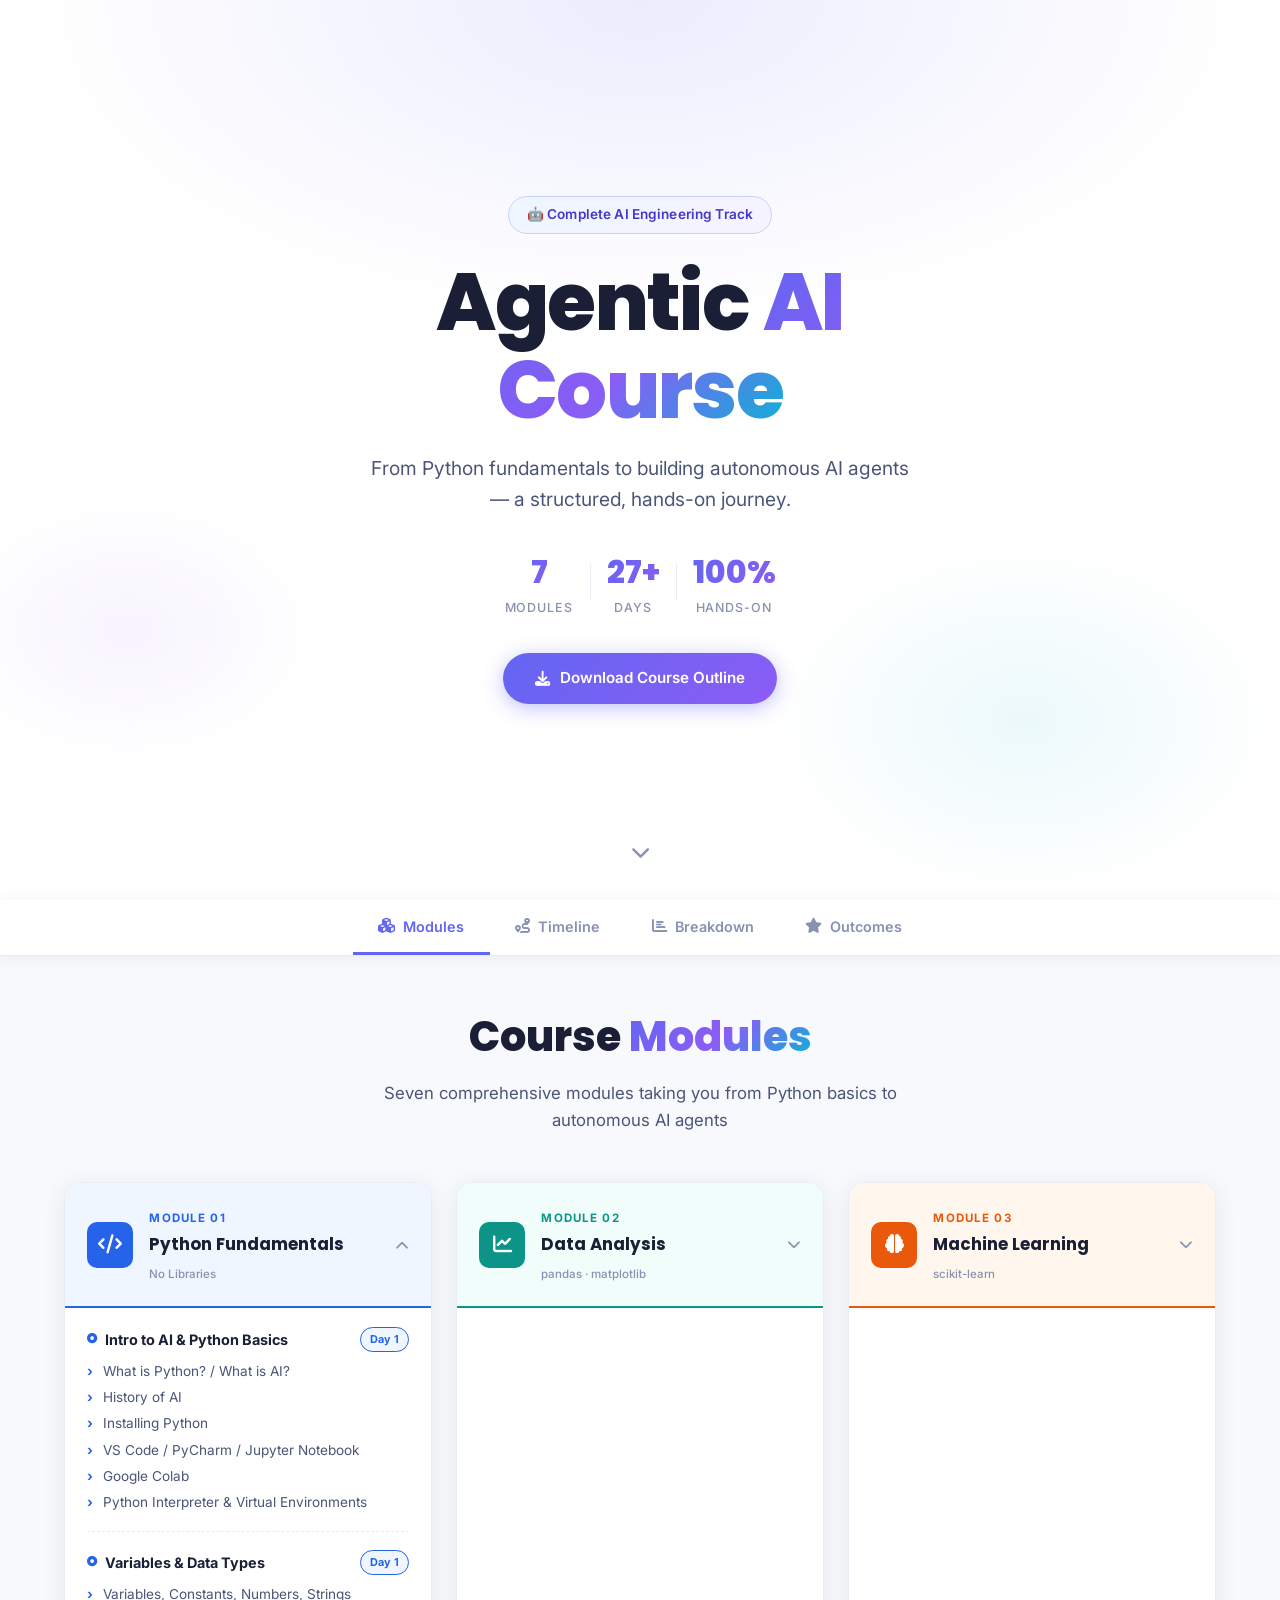
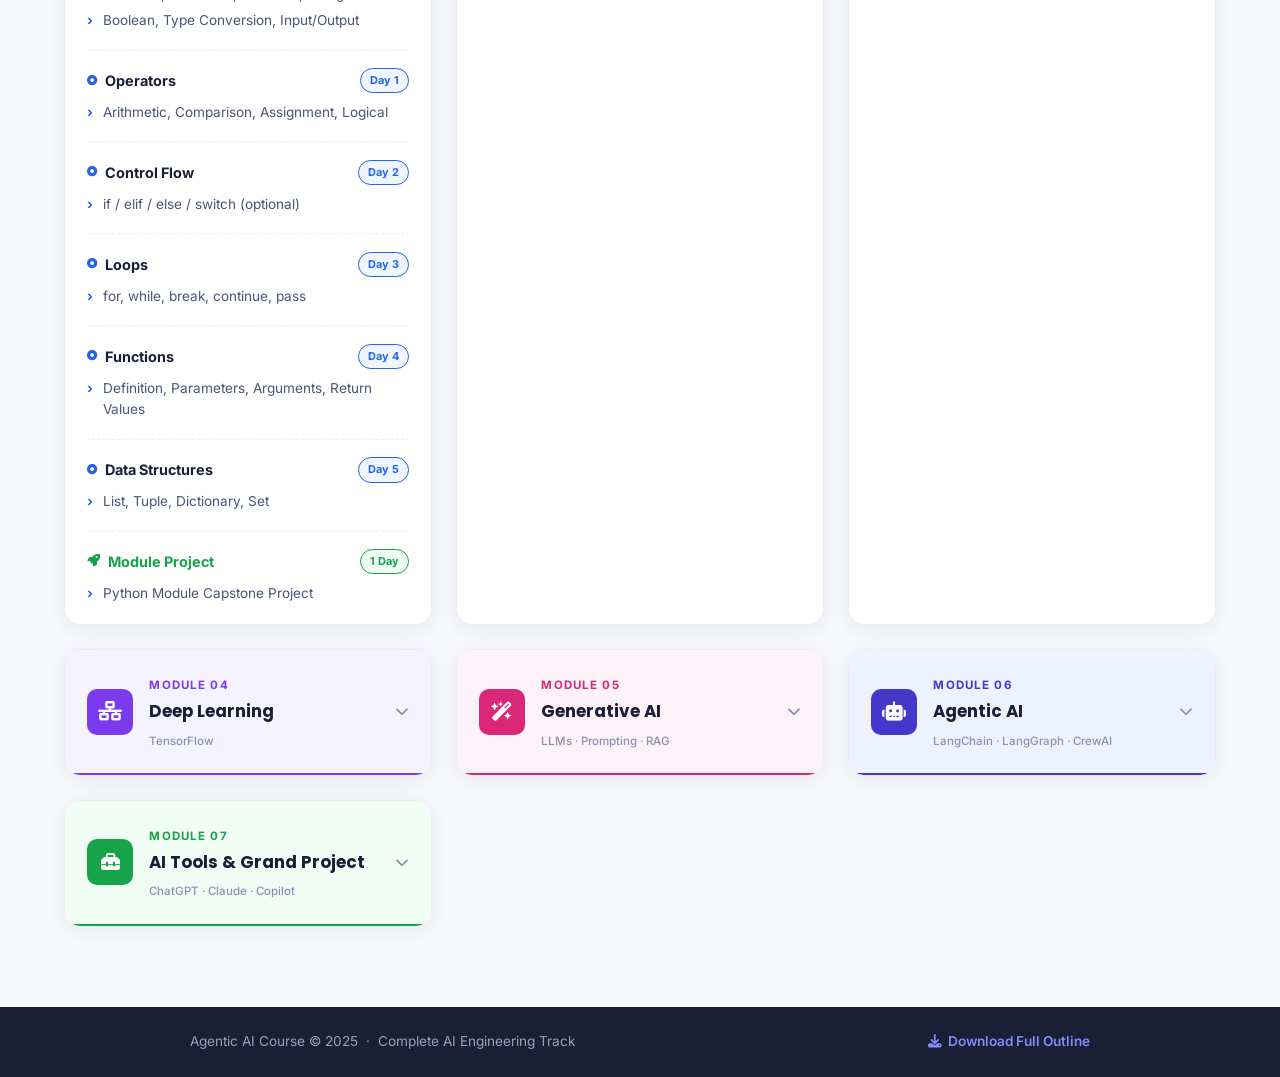
==== index.html @ 0aaf87ed "Add files via upload" ====
<!DOCTYPE html>
<html lang="en">
<head>
  <meta charset="UTF-8" />
  <meta name="viewport" content="width=device-width, initial-scale=1.0"/>
  <title>Agentic AI Course</title>
  <link rel="stylesheet" href="styles.css" />
  <link href="https://fonts.googleapis.com/css2?family=Inter:wght@300;400;500;600;700;800&family=Poppins:wght@400;600;700;800&display=swap" rel="stylesheet"/>
  <link rel="stylesheet" href="https://cdnjs.cloudflare.com/ajax/libs/font-awesome/6.5.0/css/all.min.css"/>
</head>
<body>

<!-- HERO -->
<header class="hero">
  <div class="hero-bg"></div>
  <div class="hero-content">
    <div class="hero-badge">🤖 Complete AI Engineering Track</div>
    <h1 class="hero-title">Agentic <span class="gradient-text">AI Course</span></h1>
    <p class="hero-subtitle">From Python fundamentals to building autonomous AI agents — a structured, hands-on journey.</p>
    <div class="hero-stats">
      <div class="stat"><span class="stat-num">7</span><span class="stat-label">Modules</span></div>
      <div class="stat-divider"></div>
      <div class="stat"><span class="stat-num">27+</span><span class="stat-label">Days</span></div>
      <div class="stat-divider"></div>
      <div class="stat"><span class="stat-num">100%</span><span class="stat-label">Hands-on</span></div>
    </div>
    <a href="agentic Ai course CA.docx" download class="download-btn">
      <i class="fa fa-download"></i> Download Course Outline
    </a>
  </div>
  <div class="hero-scroll"><i class="fa fa-chevron-down"></i></div>
</header>

<!-- NAV TABS -->
<nav class="tab-nav" id="tabNav">
  <div class="tab-nav-inner">
    <button class="tab-btn active" data-tab="modules">
      <i class="fa fa-cubes"></i><span>Modules</span>
    </button>
    <button class="tab-btn" data-tab="timeline">
      <i class="fa fa-route"></i><span>Timeline</span>
    </button>
    <button class="tab-btn" data-tab="breakdown">
      <i class="fa fa-chart-bar"></i><span>Breakdown</span>
    </button>
    <button class="tab-btn" data-tab="outcomes">
      <i class="fa fa-star"></i><span>Outcomes</span>
    </button>
  </div>
</nav>

<!-- MAIN CONTENT -->
<main class="main-content">

<!-- ===== TAB 1: MODULES ===== -->
<section class="tab-section active" id="tab-modules">
  <div class="section-header">
    <h2>Course <span class="gradient-text">Modules</span></h2>
    <p>Seven comprehensive modules taking you from Python basics to autonomous AI agents</p>
  </div>
  <div class="modules-grid">

    <!-- Module 1 -->
    <div class="module-card" data-color="blue">
      <div class="module-header">
        <div class="module-icon"><i class="fa fa-code"></i></div>
        <div class="module-meta">
          <span class="module-num">Module 01</span>
          <h3>Python Fundamentals</h3>
          <span class="module-tag">No Libraries</span>
        </div>
        <div class="module-toggle"><i class="fa fa-chevron-down"></i></div>
      </div>
      <div class="module-body">
        <div class="topic-group">
          <h4><i class="fa fa-circle-dot"></i> Intro to AI & Python Basics <span class="day-tag">Day 1</span></h4>
          <ul>
            <li>What is Python? / What is AI?</li><li>History of AI</li><li>Installing Python</li>
            <li>VS Code / PyCharm / Jupyter Notebook</li><li>Google Colab</li>
            <li>Python Interpreter & Virtual Environments</li>
          </ul>
        </div>
        <div class="topic-group">
          <h4><i class="fa fa-circle-dot"></i> Variables & Data Types <span class="day-tag">Day 1</span></h4>
          <ul>
            <li>Variables, Constants, Numbers, Strings</li><li>Boolean, Type Conversion, Input/Output</li>
          </ul>
        </div>
        <div class="topic-group">
          <h4><i class="fa fa-circle-dot"></i> Operators <span class="day-tag">Day 1</span></h4>
          <ul><li>Arithmetic, Comparison, Assignment, Logical</li></ul>
        </div>
        <div class="topic-group">
          <h4><i class="fa fa-circle-dot"></i> Control Flow <span class="day-tag">Day 2</span></h4>
          <ul><li>if / elif / else / switch (optional)</li></ul>
        </div>
        <div class="topic-group">
          <h4><i class="fa fa-circle-dot"></i> Loops <span class="day-tag">Day 3</span></h4>
          <ul><li>for, while, break, continue, pass</li></ul>
        </div>
        <div class="topic-group">
          <h4><i class="fa fa-circle-dot"></i> Functions <span class="day-tag">Day 4</span></h4>
          <ul><li>Definition, Parameters, Arguments, Return Values</li></ul>
        </div>
        <div class="topic-group">
          <h4><i class="fa fa-circle-dot"></i> Data Structures <span class="day-tag">Day 5</span></h4>
          <ul><li>List, Tuple, Dictionary, Set</li></ul>
        </div>
        <div class="topic-group project-group">
          <h4><i class="fa fa-rocket"></i> Module Project <span class="day-tag dev">1 Day</span></h4>
          <ul><li>Python Module Capstone Project</li></ul>
        </div>
      </div>
    </div>

    <!-- Module 2 -->
    <div class="module-card" data-color="teal">
      <div class="module-header">
        <div class="module-icon"><i class="fa fa-chart-line"></i></div>
        <div class="module-meta">
          <span class="module-num">Module 02</span>
          <h3>Data Analysis</h3>
          <span class="module-tag">pandas · matplotlib</span>
        </div>
        <div class="module-toggle"><i class="fa fa-chevron-down"></i></div>
      </div>
      <div class="module-body">
        <div class="topic-group">
          <h4><i class="fa fa-circle-dot"></i> Statistics <span class="day-tag">Day 5</span></h4>
          <ul><li>Descriptive Stats: Mean, Median, Mode</li><li>Variance, Standard Deviation</li><li>Inferential Statistics</li></ul>
        </div>
        <div class="topic-group">
          <h4><i class="fa fa-circle-dot"></i> Data Preprocessing <span class="day-tag">Day 6–7</span></h4>
          <ul><li>Missing Values, Duplicates, Outliers</li><li>Type Conversion, Encodings, Binning/Discretization</li></ul>
        </div>
        <div class="topic-group">
          <h4><i class="fa fa-circle-dot"></i> Visualization <span class="day-tag">Day 6</span></h4>
          <ul><li>Histograms, Scatter, Bar, Pie, Line, Heatmaps</li></ul>
        </div>
        <div class="topic-group">
          <h4><i class="fa fa-circle-dot"></i> Types of Analysis <span class="day-tag">Day 7</span></h4>
          <ul><li>Descriptive, Diagnostic, Predictive</li><li>Prescriptive, Exploratory</li></ul>
        </div>
        <div class="topic-group project-group">
          <h4><i class="fa fa-rocket"></i> Module Project <span class="day-tag dev">1 Day</span></h4>
          <ul><li>Data Analysis Capstone Project</li></ul>
        </div>
      </div>
    </div>

    <!-- Module 3 -->
    <div class="module-card" data-color="orange">
      <div class="module-header">
        <div class="module-icon"><i class="fa fa-brain"></i></div>
        <div class="module-meta">
          <span class="module-num">Module 03</span>
          <h3>Machine Learning</h3>
          <span class="module-tag">scikit-learn</span>
        </div>
        <div class="module-toggle"><i class="fa fa-chevron-down"></i></div>
      </div>
      <div class="module-body">
        <div class="topic-group">
          <h4><i class="fa fa-circle-dot"></i> Introduction <span class="day-tag">Day 8</span></h4>
          <ul><li>AI, ML, Deep Learning overview</li><li>Supervised, Unsupervised, Reinforcement Learning</li><li>Data Science Life Cycle</li></ul>
        </div>
        <div class="topic-group">
          <h4><i class="fa fa-circle-dot"></i> Regression <span class="day-tag">Day 9</span></h4>
          <ul><li>Linear, Multiple, Polynomial Regression</li></ul>
        </div>
        <div class="topic-group">
          <h4><i class="fa fa-circle-dot"></i> Classification <span class="day-tag">Day 10</span></h4>
          <ul><li>Logistic Regression, KNN, Decision Tree</li><li>Random Forest, SVM, Naive Bayes</li></ul>
        </div>
        <div class="topic-group">
          <h4><i class="fa fa-circle-dot"></i> Clustering & Dim. Reduction <span class="day-tag">Day 11</span></h4>
          <ul><li>K-Means, Hierarchical, Density-Based Clustering</li><li>PCA</li></ul>
        </div>
        <div class="topic-group">
          <h4><i class="fa fa-circle-dot"></i> Model Evaluation <span class="day-tag">Day 12</span></h4>
          <ul><li>Accuracy, Precision, Recall, F1, ROC, Confusion Matrix</li><li>Overfitting, Underfitting, Data Leakage, Regularization</li></ul>
        </div>
        <div class="topic-group project-group">
          <h4><i class="fa fa-rocket"></i> Module Project <span class="day-tag dev">1 Day</span></h4>
          <ul><li>ML Capstone Project</li></ul>
        </div>
      </div>
    </div>

    <!-- Module 4 -->
    <div class="module-card" data-color="purple">
      <div class="module-header">
        <div class="module-icon"><i class="fa fa-network-wired"></i></div>
        <div class="module-meta">
          <span class="module-num">Module 04</span>
          <h3>Deep Learning</h3>
          <span class="module-tag">TensorFlow</span>
        </div>
        <div class="module-toggle"><i class="fa fa-chevron-down"></i></div>
      </div>
      <div class="module-body">
        <div class="topic-group">
          <h4><i class="fa fa-circle-dot"></i> Artificial Neural Networks <span class="day-tag">Day 13</span></h4>
          <ul><li>Perceptron, Neuron, Activation Functions</li><li>Forward Pass, Backpropagation</li></ul>
        </div>
        <div class="topic-group">
          <h4><i class="fa fa-circle-dot"></i> Types of Neural Networks <span class="day-tag">Day 14</span></h4>
          <ul><li>ANN, DNN, CNN, RNN, LSTM</li></ul>
        </div>
        <div class="topic-group">
          <h4><i class="fa fa-circle-dot"></i> Transfer Learning vs Fine Tuning <span class="day-tag">Day 15</span></h4>
          <ul><li>Pre-trained models, Fine-tuning strategies</li></ul>
        </div>
        <div class="topic-group project-group">
          <h4><i class="fa fa-rocket"></i> Module Project <span class="day-tag dev">1 Day</span></h4>
          <ul><li>Deep Learning Capstone Project</li></ul>
        </div>
      </div>
    </div>

    <!-- Module 5 -->
    <div class="module-card" data-color="pink">
      <div class="module-header">
        <div class="module-icon"><i class="fa fa-wand-magic-sparkles"></i></div>
        <div class="module-meta">
          <span class="module-num">Module 05</span>
          <h3>Generative AI</h3>
          <span class="module-tag">LLMs · Prompting · RAG</span>
        </div>
        <div class="module-toggle"><i class="fa fa-chevron-down"></i></div>
      </div>
      <div class="module-body">
        <div class="topic-group">
          <h4><i class="fa fa-circle-dot"></i> Introduction <span class="day-tag">Day 16</span></h4>
          <ul><li>What is Generative AI</li><li>Foundation Models, LLMs, Diffusion Models, Multimodal Models</li></ul>
        </div>
        <div class="topic-group">
          <h4><i class="fa fa-circle-dot"></i> LLM Fundamentals <span class="day-tag">Day 17</span></h4>
          <ul><li>Tokens, Tokenization, Embeddings, Context Window</li><li>Prompt, Completion, Temperature, Top-P, Top-K, Max Tokens</li><li>Hallucination, API</li></ul>
        </div>
        <div class="topic-group">
          <h4><i class="fa fa-circle-dot"></i> Prompt Engineering <span class="day-tag">Day 18</span></h4>
          <ul><li>Zero/One/Few Shot, User & System Prompt</li><li>Chain of Thought, Persona, Prompt Chaining, Structured Outputs</li></ul>
        </div>
        <div class="topic-group">
          <h4><i class="fa fa-circle-dot"></i> RAG <span class="day-tag">Day 19</span></h4>
          <ul><li>Why RAG, Documents, Chunking, Embeddings</li><li>Vector Database, Retrieval, Re-ranking, Context Injection</li></ul>
        </div>
        <div class="topic-group">
          <h4><i class="fa fa-circle-dot"></i> AI Evaluation <span class="day-tag">Day 20</span></h4>
          <ul><li>Hallucination Detection, Groundedness, RAG Evaluation</li></ul>
        </div>
        <div class="topic-group project-group">
          <h4><i class="fa fa-rocket"></i> Module Project <span class="day-tag dev">1 Day</span></h4>
          <ul><li>Generative AI Capstone Project</li></ul>
        </div>
      </div>
    </div>

    <!-- Module 6 -->
    <div class="module-card" data-color="indigo">
      <div class="module-header">
        <div class="module-icon"><i class="fa fa-robot"></i></div>
        <div class="module-meta">
          <span class="module-num">Module 06</span>
          <h3>Agentic AI</h3>
          <span class="module-tag">LangChain · LangGraph · CrewAI</span>
        </div>
        <div class="module-toggle"><i class="fa fa-chevron-down"></i></div>
      </div>
      <div class="module-body">
        <div class="topic-group">
          <h4><i class="fa fa-circle-dot"></i> Intro & Agent Components <span class="day-tag">Day 21</span></h4>
          <ul><li>What is an Agent, AI Assistant vs Agent</li><li>Agentic Workflow, Autonomous Systems</li><li>Planning, Memory, Reasoning, Reflection, Tool Use, Decision Making, Goal Management</li></ul>
        </div>
        <div class="topic-group">
          <h4><i class="fa fa-circle-dot"></i> Types of Agents <span class="day-tag">Day 22</span></h4>
          <ul><li>Reactive, Planning, Conversational, Tool Using, Multi-Agent</li></ul>
        </div>
        <div class="topic-group">
          <h4><i class="fa fa-circle-dot"></i> Agent Architectures <span class="day-tag">Day 23</span></h4>
          <ul><li>ReAct, Plan and Execute, Reflection</li><li>Tree of Thoughts, Graph-Based Agents</li></ul>
        </div>
        <div class="topic-group">
          <h4><i class="fa fa-circle-dot"></i> Memory <span class="day-tag">Day 24</span></h4>
          <ul><li>Working, Conversation, Semantic, Long-term, Short-term</li><li>Episodic, Procedural, Knowledge Memory</li></ul>
        </div>
        <div class="topic-group">
          <h4><i class="fa fa-circle-dot"></i> Tool Calling <span class="day-tag">Day 25</span></h4>
          <ul><li>Function Calling, Structured Outputs, JSON Schema</li><li>Tool Selection, Ranking, Routing, Validation</li></ul>
        </div>
        <div class="topic-group">
          <h4><i class="fa fa-circle-dot"></i> Planning <span class="day-tag">Day 26</span></h4>
          <ul><li>Task & Goal Decomposition, Hierarchical Planning</li><li>Sequential, Dynamic, Adaptive Planning</li></ul>
        </div>
        <div class="topic-group project-group">
          <h4><i class="fa fa-rocket"></i> Module Project <span class="day-tag dev">1 Day</span></h4>
          <ul><li>Agentic AI Capstone Project</li></ul>
        </div>
      </div>
    </div>

    <!-- Module 7 -->
    <div class="module-card" data-color="green">
      <div class="module-header">
        <div class="module-icon"><i class="fa fa-toolbox"></i></div>
        <div class="module-meta">
          <span class="module-num">Module 07</span>
          <h3>AI Tools & Grand Project</h3>
          <span class="module-tag">ChatGPT · Claude · Copilot</span>
        </div>
        <div class="module-toggle"><i class="fa fa-chevron-down"></i></div>
      </div>
      <div class="module-body">
        <div class="topic-group">
          <h4><i class="fa fa-circle-dot"></i> AI Tools Overview <span class="day-tag">Day 27</span></h4>
          <ul><li>ChatGPT, Claude</li><li>Excel Copilot, Hellowbooks.ai</li></ul>
        </div>
        <div class="topic-group project-group">
          <h4><i class="fa fa-trophy"></i> Grand Final Project <span class="day-tag dev">1 Day</span></h4>
          <ul><li>End-to-end Agentic AI Application</li></ul>
        </div>
      </div>
    </div>

  </div><!-- /modules-grid -->
</section>

<!-- ===== TAB 2: TIMELINE ===== -->
<section class="tab-section" id="tab-timeline">
  <div class="section-header">
    <h2>Learning <span class="gradient-text">Timeline</span></h2>
    <p>A day-by-day pathway through the entire course — with daily, weekly and module checkpoints</p>
  </div>

  <div class="checkpoint-legend">
    <span class="legend-item"><span class="cp-dot cp-daily"></span> Daily Checkpoint</span>
    <span class="legend-item"><span class="cp-dot cp-weekly"></span> Weekly Checkpoint</span>
    <span class="legend-item"><span class="cp-dot cp-module"></span> Module Checkpoint</span>
  </div>

  <div class="timeline-path">

    <!-- WEEK 1 -->
    <div class="week-label">Week 1 — Python Foundations</div>

    <div class="timeline-row left">
      <div class="tl-node cp-daily" data-topics="What is Python & AI | History of AI | Setup: VS Code, Jupyter, Colab | Variables & Data Types | Operators">
        <span class="node-day">Day 1</span>
        <div class="node-pulse"></div>
      </div>
      <div class="tl-content">
        <span class="tl-module-tag blue">Python</span>
        <h4>Intro to Python & AI, Variables, Operators</h4>
      </div>
    </div>

    <div class="timeline-row right">
      <div class="tl-node cp-daily" data-topics="if / elif / else | switch (optional) | Conditional logic practice">
        <span class="node-day">Day 2</span><div class="node-pulse"></div>
      </div>
      <div class="tl-content">
        <span class="tl-module-tag blue">Python</span>
        <h4>Control Flow</h4>
      </div>
    </div>

    <div class="timeline-row left">
      <div class="tl-node cp-daily" data-topics="for loops | while loops | break / continue / pass">
        <span class="node-day">Day 3</span><div class="node-pulse"></div>
      </div>
      <div class="tl-content">
        <span class="tl-module-tag blue">Python</span>
        <h4>Loops</h4>
      </div>
    </div>

    <div class="timeline-row right">
      <div class="tl-node cp-daily" data-topics="Function definition | Parameters & Arguments | Return values">
        <span class="node-day">Day 4</span><div class="node-pulse"></div>
      </div>
      <div class="tl-content">
        <span class="tl-module-tag blue">Python</span>
        <h4>Functions</h4>
      </div>
    </div>

    <div class="timeline-row left">
      <div class="tl-node cp-daily" data-topics="Lists, Tuples, Dictionaries, Sets | Descriptive Statistics | Mean, Median, Mode, Variance">
        <span class="node-day">Day 5</span><div class="node-pulse"></div>
      </div>
      <div class="tl-content">
        <span class="tl-module-tag blue">Python</span>
        <h4>Data Structures + Stats Intro</h4>
      </div>
    </div>

    <div class="timeline-row right checkpoint-row">
      <div class="tl-node cp-weekly" data-topics="Python Module Complete | Data Structures Mastered | Module Project: Python Capstone">
        <span class="node-day">W1 ✓</span><div class="node-pulse"></div>
      </div>
      <div class="tl-content checkpoint-content">
        <span class="tl-module-tag blue">Module 1 Complete</span>
        <h4>📦 Python Module Project</h4>
        <p class="cp-note">Weekly & Module Checkpoint</p>
      </div>
    </div>

    <!-- WEEK 2 -->
    <div class="week-label">Week 2 — Data Analysis</div>

    <div class="timeline-row left">
      <div class="tl-node cp-daily" data-topics="Missing Values | Duplicate Handling | Outlier Detection | Histograms | Scatter & Bar Charts">
        <span class="node-day">Day 6</span><div class="node-pulse"></div>
      </div>
      <div class="tl-content">
        <span class="tl-module-tag teal">Data Analysis</span>
        <h4>Preprocessing + Visualization</h4>
      </div>
    </div>

    <div class="timeline-row right">
      <div class="tl-node cp-daily" data-topics="Type Conversion & Encodings | Binning/Discretization | Types of Analysis: Descriptive, Diagnostic, Predictive, Prescriptive, Exploratory">
        <span class="node-day">Day 7</span><div class="node-pulse"></div>
      </div>
      <div class="tl-content">
        <span class="tl-module-tag teal">Data Analysis</span>
        <h4>Preprocessing cont. + Analysis Types</h4>
      </div>
    </div>

    <div class="timeline-row left checkpoint-row">
      <div class="tl-node cp-module" data-topics="Data Analysis Module Complete | Pandas & Matplotlib Proficiency | Module Project: Data Analysis Capstone">
        <span class="node-day">M2 ✓</span><div class="node-pulse"></div>
      </div>
      <div class="tl-content checkpoint-content">
        <span class="tl-module-tag teal">Module 2 Complete</span>
        <h4>📊 Data Analysis Project</h4>
        <p class="cp-note">Module Checkpoint</p>
      </div>
    </div>

    <div class="timeline-row right">
      <div class="tl-node cp-daily" data-topics="AI vs ML vs Deep Learning | Supervised / Unsupervised / Reinforcement Learning | Data Science Life Cycle">
        <span class="node-day">Day 8</span><div class="node-pulse"></div>
      </div>
      <div class="tl-content">
        <span class="tl-module-tag orange">Machine Learning</span>
        <h4>ML Introduction</h4>
      </div>
    </div>

    <div class="timeline-row left">
      <div class="tl-node cp-daily" data-topics="Linear Regression | Multiple Regression | Polynomial Regression">
        <span class="node-day">Day 9</span><div class="node-pulse"></div>
      </div>
      <div class="tl-content">
        <span class="tl-module-tag orange">Machine Learning</span>
        <h4>Regression Algorithms</h4>
      </div>
    </div>

    <div class="timeline-row right checkpoint-row">
      <div class="tl-node cp-weekly" data-topics="ML Foundations Solid | Regression Understanding | Ready for Classification">
        <span class="node-day">W2 ✓</span><div class="node-pulse"></div>
      </div>
      <div class="tl-content checkpoint-content">
        <span class="tl-module-tag orange">Week 2 Done</span>
        <h4>📅 Weekly Review & Consolidation</h4>
        <p class="cp-note">Weekly Checkpoint</p>
      </div>
    </div>

    <!-- WEEK 3 -->
    <div class="week-label">Week 3 — ML & Deep Learning</div>

    <div class="timeline-row left">
      <div class="tl-node cp-daily" data-topics="Logistic Regression | KNN | Decision Tree | Random Forest | SVM | Naive Bayes">
        <span class="node-day">Day 10</span><div class="node-pulse"></div>
      </div>
      <div class="tl-content">
        <span class="tl-module-tag orange">Machine Learning</span>
        <h4>Classification Algorithms</h4>
      </div>
    </div>

    <div class="timeline-row right">
      <div class="tl-node cp-daily" data-topics="K-Means Clustering | Hierarchical Clustering | Density-Based Clustering | PCA">
        <span class="node-day">Day 11</span><div class="node-pulse"></div>
      </div>
      <div class="tl-content">
        <span class="tl-module-tag orange">Machine Learning</span>
        <h4>Clustering & Dimensionality Reduction</h4>
      </div>
    </div>

    <div class="timeline-row left">
      <div class="tl-node cp-daily" data-topics="Accuracy, Precision, Recall, F1 | ROC Curve | Confusion Matrix | Overfitting | Underfitting | Data Leakage | Regularization">
        <span class="node-day">Day 12</span><div class="node-pulse"></div>
      </div>
      <div class="tl-content">
        <span class="tl-module-tag orange">Machine Learning</span>
        <h4>Model Evaluation & ML Problems</h4>
      </div>
    </div>

    <div class="timeline-row right checkpoint-row">
      <div class="tl-node cp-module" data-topics="ML Module Complete | scikit-learn Proficiency | Module Project: ML Capstone">
        <span class="node-day">M3 ✓</span><div class="node-pulse"></div>
      </div>
      <div class="tl-content checkpoint-content">
        <span class="tl-module-tag orange">Module 3 Complete</span>
        <h4>🤖 ML Project</h4>
        <p class="cp-note">Module Checkpoint</p>
      </div>
    </div>

    <div class="timeline-row left">
      <div class="tl-node cp-daily" data-topics="Perceptron & Neuron | Activation Functions | Forward Pass | Backpropagation">
        <span class="node-day">Day 13</span><div class="node-pulse"></div>
      </div>
      <div class="tl-content">
        <span class="tl-module-tag purple">Deep Learning</span>
        <h4>Artificial Neural Networks</h4>
      </div>
    </div>

    <div class="timeline-row right">
      <div class="tl-node cp-daily" data-topics="ANN | DNN | CNN | RNN | LSTM">
        <span class="node-day">Day 14</span><div class="node-pulse"></div>
      </div>
      <div class="tl-content">
        <span class="tl-module-tag purple">Deep Learning</span>
        <h4>Types of Neural Networks</h4>
      </div>
    </div>

    <div class="timeline-row left checkpoint-row">
      <div class="tl-node cp-weekly" data-topics="Deep Learning Foundations | Neural Network Types Mastered | Heading into Transfer Learning">
        <span class="node-day">W3 ✓</span><div class="node-pulse"></div>
      </div>
      <div class="tl-content checkpoint-content">
        <span class="tl-module-tag purple">Week 3 Done</span>
        <h4>📅 Weekly Review & Consolidation</h4>
        <p class="cp-note">Weekly Checkpoint</p>
      </div>
    </div>

    <!-- WEEK 4 -->
    <div class="week-label">Week 4 — Deep Learning & Generative AI</div>

    <div class="timeline-row right">
      <div class="tl-node cp-daily" data-topics="Transfer Learning concepts | Fine-Tuning strategies | Pre-trained model usage">
        <span class="node-day">Day 15</span><div class="node-pulse"></div>
      </div>
      <div class="tl-content">
        <span class="tl-module-tag purple">Deep Learning</span>
        <h4>Transfer Learning vs Fine Tuning</h4>
      </div>
    </div>

    <div class="timeline-row left checkpoint-row">
      <div class="tl-node cp-module" data-topics="Deep Learning Module Complete | TensorFlow Proficiency | Module Project: DL Capstone">
        <span class="node-day">M4 ✓</span><div class="node-pulse"></div>
      </div>
      <div class="tl-content checkpoint-content">
        <span class="tl-module-tag purple">Module 4 Complete</span>
        <h4>🧠 Deep Learning Project</h4>
        <p class="cp-note">Module Checkpoint</p>
      </div>
    </div>

    <div class="timeline-row right">
      <div class="tl-node cp-daily" data-topics="What is Generative AI | Foundation Models | LLMs | Diffusion Models | Multimodal Models">
        <span class="node-day">Day 16</span><div class="node-pulse"></div>
      </div>
      <div class="tl-content">
        <span class="tl-module-tag pink">Generative AI</span>
        <h4>Introduction to Generative AI</h4>
      </div>
    </div>

    <div class="timeline-row left">
      <div class="tl-node cp-daily" data-topics="Tokens, Tokenization, Embeddings | Context Window | Prompt & Completion | Temperature, Top-P, Top-K | Hallucination, API">
        <span class="node-day">Day 17</span><div class="node-pulse"></div>
      </div>
      <div class="tl-content">
        <span class="tl-module-tag pink">Generative AI</span>
        <h4>LLM Fundamentals</h4>
      </div>
    </div>

    <div class="timeline-row right">
      <div class="tl-node cp-daily" data-topics="Zero/One/Few Shot Prompting | User & System Prompts | Chain of Thought | Persona, Prompt Chaining | Structured Outputs">
        <span class="node-day">Day 18</span><div class="node-pulse"></div>
      </div>
      <div class="tl-content">
        <span class="tl-module-tag pink">Generative AI</span>
        <h4>Prompt Engineering</h4>
      </div>
    </div>

    <div class="timeline-row left checkpoint-row">
      <div class="tl-node cp-weekly" data-topics="GenAI Foundations Strong | Prompting Skills Built | Moving to RAG">
        <span class="node-day">W4 ✓</span><div class="node-pulse"></div>
      </div>
      <div class="tl-content checkpoint-content">
        <span class="tl-module-tag pink">Week 4 Done</span>
        <h4>📅 Weekly Review & Consolidation</h4>
        <p class="cp-note">Weekly Checkpoint</p>
      </div>
    </div>

    <!-- WEEK 5 -->
    <div class="week-label">Week 5 — RAG, Agentic AI & Tools</div>

    <div class="timeline-row right">
      <div class="tl-node cp-daily" data-topics="Why RAG | Documents & Chunking | Embeddings | Vector Database | Retrieval | Re-ranking | Context Injection">
        <span class="node-day">Day 19</span><div class="node-pulse"></div>
      </div>
      <div class="tl-content">
        <span class="tl-module-tag pink">Generative AI</span>
        <h4>RAG — Retrieval Augmented Generation</h4>
      </div>
    </div>

    <div class="timeline-row left">
      <div class="tl-node cp-daily" data-topics="Hallucination Detection | Groundedness | RAG Evaluation">
        <span class="node-day">Day 20</span><div class="node-pulse"></div>
      </div>
      <div class="tl-content">
        <span class="tl-module-tag pink">Generative AI</span>
        <h4>AI Evaluation</h4>
      </div>
    </div>

    <div class="timeline-row right checkpoint-row">
      <div class="tl-node cp-module" data-topics="Generative AI Module Complete | LLM & Prompting Mastered | Module Project: GenAI Capstone">
        <span class="node-day">M5 ✓</span><div class="node-pulse"></div>
      </div>
      <div class="tl-content checkpoint-content">
        <span class="tl-module-tag pink">Module 5 Complete</span>
        <h4>✨ Generative AI Project</h4>
        <p class="cp-note">Module Checkpoint</p>
      </div>
    </div>

    <div class="timeline-row left">
      <div class="tl-node cp-daily" data-topics="What is an Agent | AI Assistant vs Agent | Agentic Workflow | Autonomous Systems | Planning, Memory, Reasoning, Reflection, Tool Use">
        <span class="node-day">Day 21</span><div class="node-pulse"></div>
      </div>
      <div class="tl-content">
        <span class="tl-module-tag indigo">Agentic AI</span>
        <h4>Intro & Agent Components</h4>
      </div>
    </div>

    <div class="timeline-row right">
      <div class="tl-node cp-daily" data-topics="Reactive Agents | Planning Agents | Conversational Agents | Tool Using Agents | Multi-Agent Systems">
        <span class="node-day">Day 22</span><div class="node-pulse"></div>
      </div>
      <div class="tl-content">
        <span class="tl-module-tag indigo">Agentic AI</span>
        <h4>Types of Agents</h4>
      </div>
    </div>

    <div class="timeline-row left checkpoint-row">
      <div class="tl-node cp-weekly" data-topics="Agent Fundamentals Solid | Ready for Architectures | Good Progress!">
        <span class="node-day">W5 ✓</span><div class="node-pulse"></div>
      </div>
      <div class="tl-content checkpoint-content">
        <span class="tl-module-tag indigo">Week 5 Done</span>
        <h4>📅 Weekly Review & Consolidation</h4>
        <p class="cp-note">Weekly Checkpoint</p>
      </div>
    </div>

    <!-- WEEK 6 -->
    <div class="week-label">Week 6 — Advanced Agentic AI</div>

    <div class="timeline-row right">
      <div class="tl-node cp-daily" data-topics="ReAct Architecture | Plan and Execute | Reflection Architecture | Tree of Thoughts | Graph-Based Agents">
        <span class="node-day">Day 23</span><div class="node-pulse"></div>
      </div>
      <div class="tl-content">
        <span class="tl-module-tag indigo">Agentic AI</span>
        <h4>Agent Architectures</h4>
      </div>
    </div>

    <div class="timeline-row left">
      <div class="tl-node cp-daily" data-topics="Working Memory | Conversation Memory | Semantic Memory | Long-term / Short-term Memory | Episodic, Procedural, Knowledge Memory">
        <span class="node-day">Day 24</span><div class="node-pulse"></div>
      </div>
      <div class="tl-content">
        <span class="tl-module-tag indigo">Agentic AI</span>
        <h4>Memory Systems</h4>
      </div>
    </div>

    <div class="timeline-row right">
      <div class="tl-node cp-daily" data-topics="Function Calling | Structured Outputs | JSON Schema | Tool Selection, Ranking, Routing, Validation">
        <span class="node-day">Day 25</span><div class="node-pulse"></div>
      </div>
      <div class="tl-content">
        <span class="tl-module-tag indigo">Agentic AI</span>
        <h4>Tool Calling</h4>
      </div>
    </div>

    <div class="timeline-row left">
      <div class="tl-node cp-daily" data-topics="Task Planning & Decomposition | Goal Decomposition | Hierarchical Planning | Sequential, Dynamic, Adaptive Planning">
        <span class="node-day">Day 26</span><div class="node-pulse"></div>
      </div>
      <div class="tl-content">
        <span class="tl-module-tag indigo">Agentic AI</span>
        <h4>Planning</h4>
      </div>
    </div>

    <div class="timeline-row right checkpoint-row">
      <div class="tl-node cp-module" data-topics="Agentic AI Module Complete | LangChain & LangGraph | Module Project: Agentic AI Capstone">
        <span class="node-day">M6 ✓</span><div class="node-pulse"></div>
      </div>
      <div class="tl-content checkpoint-content">
        <span class="tl-module-tag indigo">Module 6 Complete</span>
        <h4>🤖 Agentic AI Project</h4>
        <p class="cp-note">Module Checkpoint</p>
      </div>
    </div>

    <div class="timeline-row left">
      <div class="tl-node cp-daily" data-topics="ChatGPT | Claude | Excel Copilot | Hellowbooks.ai">
        <span class="node-day">Day 27</span><div class="node-pulse"></div>
      </div>
      <div class="tl-content">
        <span class="tl-module-tag green">AI Tools</span>
        <h4>AI Tools Overview</h4>
      </div>
    </div>

    <div class="timeline-row right checkpoint-row final-checkpoint">
      <div class="tl-node cp-module" data-topics="Course Complete! | All 7 Modules Mastered | Grand Final Project: End-to-end Agentic AI Application">
        <span class="node-day">🏆</span><div class="node-pulse"></div>
      </div>
      <div class="tl-content checkpoint-content">
        <span class="tl-module-tag green">Course Complete</span>
        <h4>🏆 Grand Final Project</h4>
        <p class="cp-note">Final Module Checkpoint — You did it!</p>
      </div>
    </div>

  </div><!-- /timeline-path -->
</section>

<!-- ===== TAB 3: BREAKDOWN ===== -->
<section class="tab-section" id="tab-breakdown">
  <div class="section-header">
    <h2>Course <span class="gradient-text">Breakdown</span></h2>
    <p>How the course time is distributed across learning categories</p>
  </div>

  <div class="breakdown-container">
    <div class="breakdown-bar-wrapper">
      <div class="breakdown-bar" id="breakdownBar">
        <div class="bar-segment" data-type="concept" data-pct="35" style="width:35%"
          data-content="Concept (35%): Theory of AI, ML, Deep Learning, LLMs, Agent Architectures, Stats, Python Basics — building the mental models that power everything.">
          <span class="bar-label">35%</span>
        </div>
        <div class="bar-segment" data-type="practical" style="width:30%" data-pct="30"
          data-content="Practical (30%): Hands-on coding exercises every day — Python drills, ML model training, Prompt Engineering labs, RAG pipelines, and agent building.">
          <span class="bar-label">30%</span>
        </div>
        <div class="bar-segment" data-type="development" style="width:20%" data-pct="20"
          data-content="Development (20%): 7 module capstone projects + 1 grand project — building real, deployable AI applications from scratch.">
          <span class="bar-label">20%</span>
        </div>
        <div class="bar-segment" data-type="ai" style="width:15%" data-pct="15"
          data-content="AI Usage (15%): Working with real AI tools — ChatGPT, Claude, Excel Copilot, Hellowbooks.ai — and integrating LLM APIs into your own applications.">
          <span class="bar-label">15%</span>
        </div>
      </div>
      <div class="bar-tooltip" id="barTooltip"></div>
    </div>

    <div class="breakdown-legend">
      <div class="bl-item" data-type="concept">
        <div class="bl-color concept"></div>
        <div class="bl-info">
          <strong>Concept</strong>
          <span>35% — Theory, fundamentals, architecture understanding</span>
        </div>
        <div class="bl-pct">35%</div>
      </div>
      <div class="bl-item" data-type="practical">
        <div class="bl-color practical"></div>
        <div class="bl-info">
          <strong>Practical</strong>
          <span>30% — Coding labs, exercises, model training</span>
        </div>
        <div class="bl-pct">30%</div>
      </div>
      <div class="bl-item" data-type="development">
        <div class="bl-color development"></div>
        <div class="bl-info">
          <strong>Development</strong>
          <span>20% — Module projects, capstone applications</span>
        </div>
        <div class="bl-pct">20%</div>
      </div>
      <div class="bl-item" data-type="ai">
        <div class="bl-color ai"></div>
        <div class="bl-info">
          <strong>AI Usage</strong>
          <span>15% — Real AI tools, API integration, LLM workflows</span>
        </div>
        <div class="bl-pct">15%</div>
      </div>
    </div>

    <div class="breakdown-cards">
      <div class="bk-card concept">
        <div class="bk-icon"><i class="fa fa-lightbulb"></i></div>
        <h3>Concept</h3>
        <div class="bk-pct">35%</div>
        <p>Deep theoretical foundations across all 7 modules — from Python basics to agent architectures.</p>
      </div>
      <div class="bk-card practical">
        <div class="bk-icon"><i class="fa fa-laptop-code"></i></div>
        <h3>Practical</h3>
        <div class="bk-pct">30%</div>
        <p>Daily coding sessions, model training, prompt labs, RAG pipelines and more.</p>
      </div>
      <div class="bk-card development">
        <div class="bk-icon"><i class="fa fa-rocket"></i></div>
        <h3>Development</h3>
        <div class="bk-pct">20%</div>
        <p>7 module projects + grand final project. Build real-world AI applications.</p>
      </div>
      <div class="bk-card ai">
        <div class="bk-icon"><i class="fa fa-robot"></i></div>
        <h3>AI Usage</h3>
        <div class="bk-pct">15%</div>
        <p>Hands-on with ChatGPT, Claude, Copilot and custom LLM API integrations.</p>
      </div>
    </div>
  </div>
</section>

<!-- ===== TAB 4: OUTCOMES ===== -->
<section class="tab-section" id="tab-outcomes">
  <div class="section-header">
    <h2>Learning <span class="gradient-text">Outcomes</span></h2>
    <p>What you will be able to build, do, and say confidently after this course</p>
  </div>

  <div class="outcomes-container">

    <div class="outcome-track">
      <div class="outcome-card" data-num="01">
        <div class="oc-icon"><i class="fa fa-code"></i></div>
        <div class="oc-body">
          <span class="oc-tag">Python & Data</span>
          <h3>Write Python from Scratch</h3>
          <p>Build complete Python programs using functions, data structures, and control flow — no tutorials needed.</p>
        </div>
        <div class="oc-number">01</div>
      </div>

      <div class="outcome-card" data-num="02">
        <div class="oc-icon"><i class="fa fa-chart-pie"></i></div>
        <div class="oc-body">
          <span class="oc-tag">Data Analysis</span>
          <h3>Analyze & Visualize Data</h3>
          <p>Use pandas and matplotlib to clean, explore, and tell compelling stories with data.</p>
        </div>
        <div class="oc-number">02</div>
      </div>

      <div class="outcome-card" data-num="03">
        <div class="oc-icon"><i class="fa fa-brain"></i></div>
        <div class="oc-body">
          <span class="oc-tag">Machine Learning</span>
          <h3>Train & Evaluate ML Models</h3>
          <p>Build regression, classification, and clustering models with scikit-learn and evaluate them properly.</p>
        </div>
        <div class="oc-number">03</div>
      </div>

      <div class="outcome-card" data-num="04">
        <div class="oc-icon"><i class="fa fa-network-wired"></i></div>
        <div class="oc-body">
          <span class="oc-tag">Deep Learning</span>
          <h3>Design Neural Networks</h3>
          <p>Understand and implement ANNs, CNNs, RNNs with TensorFlow. Apply transfer learning to real problems.</p>
        </div>
        <div class="oc-number">04</div>
      </div>

      <div class="outcome-card" data-num="05">
        <div class="oc-icon"><i class="fa fa-wand-magic-sparkles"></i></div>
        <div class="oc-body">
          <span class="oc-tag">Generative AI</span>
          <h3>Engineer Prompts & Build RAG Systems</h3>
          <p>Master prompt engineering techniques and build production-ready RAG pipelines with vector databases.</p>
        </div>
        <div class="oc-number">05</div>
      </div>

      <div class="outcome-card" data-num="06">
        <div class="oc-icon"><i class="fa fa-robot"></i></div>
        <div class="oc-body">
          <span class="oc-tag">Agentic AI</span>
          <h3>Build Autonomous AI Agents</h3>
          <p>Create multi-agent systems with LangChain and LangGraph — agents that plan, remember, and use tools.</p>
        </div>
        <div class="oc-number">06</div>
      </div>

      <div class="outcome-card" data-num="07">
        <div class="oc-icon"><i class="fa fa-toolbox"></i></div>
        <div class="oc-body">
          <span class="oc-tag">AI Tools</span>
          <h3>Work Fluently with AI Tools</h3>
          <p>Use ChatGPT, Claude, Excel Copilot and domain-specific AI tools to 10x your productivity.</p>
        </div>
        <div class="oc-number">07</div>
      </div>

      <div class="outcome-card featured" data-num="🏆">
        <div class="oc-icon"><i class="fa fa-trophy"></i></div>
        <div class="oc-body">
          <span class="oc-tag">Grand Outcome</span>
          <h3>Ship a Complete AI Application</h3>
          <p>Graduate with a portfolio-worthy end-to-end Agentic AI application — designed, built, and deployed by you.</p>
        </div>
        <div class="oc-number">🏆</div>
      </div>
    </div>

  </div>
</section>

</main>

<!-- TOOLTIP for timeline -->
<div class="tl-tooltip" id="tlTooltip"></div>

<footer class="site-footer">
  <div class="footer-inner">
    <p>Agentic AI Course &copy; 2025 &nbsp;·&nbsp; Complete AI Engineering Track</p>
    <a href="agentic Ai course CA.docx" download class="footer-dl">
      <i class="fa fa-download"></i> Download Full Outline
    </a>
  </div>
</footer>

<script src="script.js"></script>
</body>
</html>
---- styles.css ----
/* ===== RESET & BASE ===== */
*, *::before, *::after { box-sizing: border-box; margin: 0; padding: 0; }

:root {
  --white: #ffffff;
  --bg: #f8f9fc;
  --surface: #ffffff;
  --border: #e8ecf4;
  --text: #1a1f36;
  --text-2: #4a5578;
  --text-3: #8892b0;
  --shadow: 0 4px 24px rgba(30,40,80,0.08);
  --shadow-lg: 0 12px 40px rgba(30,40,80,0.14);
  --radius: 16px;
  --radius-sm: 10px;

  /* Module colours */
  --blue:   #2563eb; --blue-light: #eff6ff;
  --teal:   #0d9488; --teal-light: #f0fdfa;
  --orange: #ea580c; --orange-light: #fff7ed;
  --purple: #7c3aed; --purple-light: #f5f3ff;
  --pink:   #db2777; --pink-light: #fdf2f8;
  --indigo: #4338ca; --indigo-light: #eef2ff;
  --green:  #16a34a; --green-light: #f0fdf4;

  /* Breakdown bar colours */
  --concept: #eab308;
  --practical: #7c3aed;
  --dev-color: #4ade80;
  --ai-color: #3b82f6;

  /* Checkpoint colours */
  --cp-daily:  #6366f1;
  --cp-weekly: #f59e0b;
  --cp-module: #10b981;
}

html { scroll-behavior: smooth; }

body {
  font-family: 'Inter', sans-serif;
  background: var(--bg);
  color: var(--text);
  line-height: 1.6;
  overflow-x: hidden;
}

.gradient-text {
  background: linear-gradient(135deg, #6366f1, #8b5cf6, #06b6d4);
  -webkit-background-clip: text;
  -webkit-text-fill-color: transparent;
  background-clip: text;
}

/* ===== HERO ===== */
.hero {
  position: relative;
  min-height: 100vh;
  display: flex;
  align-items: center;
  justify-content: center;
  text-align: center;
  overflow: hidden;
  background: #fff;
}

.hero-bg {
  position: absolute; inset: 0;
  background:
    radial-gradient(ellipse 80% 60% at 50% 0%, rgba(99,102,241,0.12) 0%, transparent 60%),
    radial-gradient(ellipse 40% 40% at 80% 80%, rgba(6,182,212,0.08) 0%, transparent 50%),
    radial-gradient(ellipse 30% 30% at 10% 70%, rgba(139,92,246,0.07) 0%, transparent 50%);
  animation: heroBgPulse 8s ease-in-out infinite alternate;
}

@keyframes heroBgPulse {
  from { opacity: 0.7; }
  to   { opacity: 1; }
}

.hero-content {
  position: relative;
  z-index: 2;
  max-width: 700px;
  padding: 2rem 1.5rem;
  animation: fadeUp 0.9s ease both;
}

.hero-badge {
  display: inline-flex;
  align-items: center;
  gap: 0.4rem;
  background: linear-gradient(135deg, #eff6ff, #f5f3ff);
  border: 1px solid #c7d2fe;
  color: var(--indigo);
  font-size: 0.85rem;
  font-weight: 600;
  padding: 0.45rem 1.1rem;
  border-radius: 999px;
  margin-bottom: 1.5rem;
  letter-spacing: 0.01em;
}

.hero-title {
  font-family: 'Poppins', sans-serif;
  font-size: clamp(2.8rem, 7vw, 5rem);
  font-weight: 800;
  line-height: 1.1;
  color: var(--text);
  margin-bottom: 1.2rem;
  letter-spacing: -0.02em;
}

.hero-subtitle {
  font-size: clamp(1rem, 2.5vw, 1.2rem);
  color: var(--text-2);
  margin-bottom: 2rem;
  max-width: 540px;
  margin-left: auto;
  margin-right: auto;
}

.hero-stats {
  display: flex;
  justify-content: center;
  align-items: center;
  gap: 1rem;
  margin-bottom: 2.2rem;
  flex-wrap: wrap;
}

.stat {
  display: flex;
  flex-direction: column;
  align-items: center;
}

.stat-num {
  font-size: 2rem;
  font-weight: 800;
  font-family: 'Poppins', sans-serif;
  background: linear-gradient(135deg, #6366f1, #8b5cf6);
  -webkit-background-clip: text;
  -webkit-text-fill-color: transparent;
  background-clip: text;
}

.stat-label {
  font-size: 0.78rem;
  color: var(--text-3);
  font-weight: 500;
  text-transform: uppercase;
  letter-spacing: 0.08em;
}

.stat-divider {
  width: 1px;
  height: 36px;
  background: var(--border);
}

.download-btn {
  display: inline-flex;
  align-items: center;
  gap: 0.6rem;
  background: linear-gradient(135deg, #6366f1, #8b5cf6);
  color: #fff;
  font-weight: 600;
  font-size: 0.95rem;
  padding: 0.85rem 2rem;
  border-radius: 999px;
  text-decoration: none;
  box-shadow: 0 4px 20px rgba(99,102,241,0.4);
  transition: transform 0.2s, box-shadow 0.2s;
}

.download-btn:hover {
  transform: translateY(-2px);
  box-shadow: 0 8px 30px rgba(99,102,241,0.5);
}

.hero-scroll {
  position: absolute;
  bottom: 2rem;
  left: 50%;
  transform: translateX(-50%);
  color: var(--text-3);
  font-size: 1.2rem;
  animation: bounce 2s infinite;
  cursor: pointer;
  z-index: 2;
}

@keyframes bounce {
  0%, 100% { transform: translateX(-50%) translateY(0); }
  50%       { transform: translateX(-50%) translateY(8px); }
}

/* ===== TAB NAV ===== */
.tab-nav {
  position: sticky;
  top: 0;
  z-index: 100;
  background: rgba(255,255,255,0.9);
  backdrop-filter: blur(12px);
  border-bottom: 1px solid var(--border);
  box-shadow: 0 2px 16px rgba(30,40,80,0.06);
}

.tab-nav-inner {
  max-width: 900px;
  margin: 0 auto;
  display: flex;
  justify-content: center;
  padding: 0 1rem;
}

.tab-btn {
  display: flex;
  align-items: center;
  gap: 0.5rem;
  padding: 1.1rem 1.6rem;
  border: none;
  background: none;
  color: var(--text-3);
  font-family: 'Inter', sans-serif;
  font-size: 0.9rem;
  font-weight: 600;
  cursor: pointer;
  border-bottom: 3px solid transparent;
  transition: color 0.2s, border-color 0.2s;
  position: relative;
  white-space: nowrap;
}

.tab-btn i { font-size: 0.95rem; }

.tab-btn:hover { color: var(--text); }

.tab-btn.active {
  color: #6366f1;
  border-bottom-color: #6366f1;
}

/* ===== MAIN CONTENT ===== */
.main-content {
  max-width: 1200px;
  margin: 0 auto;
  padding: 3rem 1.5rem 5rem;
}

.tab-section { display: none; animation: fadeUp 0.4s ease both; }
.tab-section.active { display: block; }

.section-header {
  text-align: center;
  margin-bottom: 3rem;
}

.section-header h2 {
  font-family: 'Poppins', sans-serif;
  font-size: clamp(1.8rem, 4vw, 2.6rem);
  font-weight: 800;
  color: var(--text);
  margin-bottom: 0.6rem;
}

.section-header p {
  color: var(--text-2);
  font-size: 1.05rem;
  max-width: 560px;
  margin: 0 auto;
}

/* ===== MODULES ===== */
.modules-grid {
  display: grid;
  grid-template-columns: repeat(auto-fill, minmax(320px, 1fr));
  gap: 1.5rem;
}

.module-card {
  background: var(--surface);
  border-radius: var(--radius);
  border: 1px solid var(--border);
  box-shadow: var(--shadow);
  overflow: hidden;
  transition: transform 0.25s, box-shadow 0.25s;
}

.module-card:hover {
  transform: translateY(-4px);
  box-shadow: var(--shadow-lg);
}

/* colour theming */
.module-card[data-color="blue"]   { --mc: var(--blue);   --mc-l: var(--blue-light); }
.module-card[data-color="teal"]   { --mc: var(--teal);   --mc-l: var(--teal-light); }
.module-card[data-color="orange"] { --mc: var(--orange); --mc-l: var(--orange-light); }
.module-card[data-color="purple"] { --mc: var(--purple); --mc-l: var(--purple-light); }
.module-card[data-color="pink"]   { --mc: var(--pink);   --mc-l: var(--pink-light); }
.module-card[data-color="indigo"] { --mc: var(--indigo); --mc-l: var(--indigo-light); }
.module-card[data-color="green"]  { --mc: var(--green);  --mc-l: var(--green-light); }

.module-header {
  display: flex;
  align-items: center;
  gap: 1rem;
  padding: 1.3rem 1.4rem;
  background: var(--mc-l);
  border-bottom: 2px solid var(--mc);
  cursor: pointer;
  user-select: none;
}

.module-icon {
  width: 46px; height: 46px;
  background: var(--mc);
  border-radius: var(--radius-sm);
  display: flex; align-items: center; justify-content: center;
  color: #fff;
  font-size: 1.2rem;
  flex-shrink: 0;
}

.module-meta { flex: 1; }

.module-num {
  font-size: 0.72rem;
  font-weight: 700;
  text-transform: uppercase;
  letter-spacing: 0.1em;
  color: var(--mc);
}

.module-meta h3 {
  font-family: 'Poppins', sans-serif;
  font-size: 1.05rem;
  font-weight: 700;
  color: var(--text);
  margin: 0.1rem 0;
}

.module-tag {
  font-size: 0.72rem;
  color: var(--text-3);
  font-weight: 500;
}

.module-toggle {
  color: var(--text-3);
  font-size: 0.85rem;
  transition: transform 0.3s;
  flex-shrink: 0;
}

.module-card.open .module-toggle { transform: rotate(180deg); }

.module-body {
  max-height: 0;
  overflow: hidden;
  transition: max-height 0.45s cubic-bezier(0.4,0,0.2,1);
  padding: 0 1.4rem;
}

.module-card.open .module-body {
  max-height: 1200px;
  padding: 1.2rem 1.4rem;
}

.topic-group {
  margin-bottom: 1.1rem;
  padding-bottom: 1.1rem;
  border-bottom: 1px dashed var(--border);
}

.topic-group:last-child { border-bottom: none; margin-bottom: 0; padding-bottom: 0; }

.topic-group h4 {
  font-size: 0.9rem;
  font-weight: 700;
  color: var(--text);
  display: flex;
  align-items: center;
  gap: 0.5rem;
  margin-bottom: 0.55rem;
  flex-wrap: wrap;
}

.topic-group h4 i {
  color: var(--mc);
  font-size: 0.65rem;
}

.day-tag {
  font-size: 0.68rem;
  font-weight: 700;
  background: var(--mc-l);
  color: var(--mc);
  padding: 0.18rem 0.55rem;
  border-radius: 999px;
  border: 1px solid var(--mc);
  margin-left: auto;
}

.day-tag.dev {
  background: #f0fdf4;
  color: #16a34a;
  border-color: #16a34a;
}

.topic-group ul {
  list-style: none;
  display: flex;
  flex-direction: column;
  gap: 0.28rem;
}

.topic-group ul li {
  font-size: 0.85rem;
  color: var(--text-2);
  padding-left: 1rem;
  position: relative;
}

.topic-group ul li::before {
  content: '›';
  position: absolute;
  left: 0;
  color: var(--mc);
  font-weight: 700;
}

.project-group h4 { color: var(--green); }
.project-group h4 i { color: var(--green); font-size: 0.8rem; }

/* ===== TIMELINE ===== */
.checkpoint-legend {
  display: flex;
  justify-content: center;
  gap: 1.8rem;
  flex-wrap: wrap;
  margin-bottom: 2.5rem;
}

.legend-item {
  display: flex;
  align-items: center;
  gap: 0.5rem;
  font-size: 0.85rem;
  font-weight: 600;
  color: var(--text-2);
}

.cp-dot {
  width: 14px; height: 14px;
  border-radius: 50%;
  display: inline-block;
}

.cp-dot.cp-daily  { background: var(--cp-daily); }
.cp-dot.cp-weekly { background: var(--cp-weekly); }
.cp-dot.cp-module { background: var(--cp-module); }

/* Snake/zigzag path */
.timeline-path {
  position: relative;
  max-width: 860px;
  margin: 0 auto;
  padding-bottom: 2rem;
}

.week-label {
  text-align: center;
  font-weight: 800;
  font-size: 0.82rem;
  text-transform: uppercase;
  letter-spacing: 0.12em;
  color: var(--text-3);
  margin: 2.5rem 0 1.5rem;
  position: relative;
}

.week-label::before,
.week-label::after {
  content: '';
  position: absolute;
  top: 50%;
  width: calc(50% - 120px);
  height: 1px;
  background: linear-gradient(90deg, transparent, var(--border));
}

.week-label::before { right: 50%; transform: translateX(-0.5rem); background: linear-gradient(90deg, transparent, var(--border)); }
.week-label::after  { left: 50%;  transform: translateX(0.5rem);  background: linear-gradient(90deg, var(--border), transparent); }

/* The central spine line */
.timeline-path::before {
  content: '';
  position: absolute;
  left: 50%;
  top: 0; bottom: 0;
  width: 2px;
  background: linear-gradient(180deg, #6366f1 0%, #8b5cf6 40%, #06b6d4 80%, #10b981 100%);
  transform: translateX(-50%);
  border-radius: 2px;
}

.timeline-row {
  display: flex;
  align-items: center;
  margin-bottom: 0.9rem;
  position: relative;
  animation: fadeUp 0.4s ease both;
}

.timeline-row.left  { flex-direction: row-reverse; }
.timeline-row.right { flex-direction: row; }

/* Node */
.tl-node {
  width: 60px; height: 60px;
  border-radius: 50%;
  display: flex;
  flex-direction: column;
  align-items: center;
  justify-content: center;
  font-size: 0.72rem;
  font-weight: 800;
  color: #fff;
  position: relative;
  z-index: 2;
  flex-shrink: 0;
  cursor: pointer;
  transition: transform 0.2s, box-shadow 0.2s;
  box-shadow: 0 2px 12px rgba(0,0,0,0.15);
}

.tl-node:hover {
  transform: scale(1.15);
  box-shadow: 0 6px 24px rgba(0,0,0,0.25);
}

.tl-node.cp-daily  { background: linear-gradient(135deg, #6366f1, #8b5cf6); }
.tl-node.cp-weekly { background: linear-gradient(135deg, #f59e0b, #f97316); }
.tl-node.cp-module { background: linear-gradient(135deg, #10b981, #059669); }

.node-day {
  font-size: 0.65rem;
  font-weight: 800;
  line-height: 1;
  text-align: center;
}

.node-pulse {
  position: absolute;
  width: 100%; height: 100%;
  border-radius: 50%;
  background: inherit;
  opacity: 0.35;
  animation: pulse 2.5s ease-out infinite;
}

@keyframes pulse {
  0%   { transform: scale(1); opacity: 0.35; }
  70%  { transform: scale(1.7); opacity: 0; }
  100% { transform: scale(1.7); opacity: 0; }
}

/* Content box */
.tl-content {
  background: var(--surface);
  border: 1px solid var(--border);
  border-radius: var(--radius-sm);
  padding: 0.8rem 1.1rem;
  width: calc(50% - 60px);
  box-shadow: var(--shadow);
  transition: transform 0.2s, box-shadow 0.2s;
}

.tl-content:hover {
  transform: translateY(-2px);
  box-shadow: var(--shadow-lg);
}

.timeline-row.left  .tl-content { margin-right: 1.5rem; text-align: right; }
.timeline-row.right .tl-content { margin-left: 1.5rem; }

.tl-content h4 {
  font-size: 0.9rem;
  font-weight: 700;
  color: var(--text);
  margin-top: 0.25rem;
}

.checkpoint-content {
  border-width: 2px;
}

.timeline-row.checkpoint-row .tl-content {
  background: linear-gradient(135deg, #f8faff, #f0fdf4);
  border-color: #c7d2fe;
}

.timeline-row.final-checkpoint .tl-content {
  background: linear-gradient(135deg, #fef3c7, #d1fae5);
  border-color: #f59e0b;
}

.cp-note {
  font-size: 0.72rem;
  color: var(--text-3);
  margin-top: 0.25rem;
  font-style: italic;
}

/* Module colour tags inside timeline */
.tl-module-tag {
  font-size: 0.68rem;
  font-weight: 700;
  padding: 0.15rem 0.55rem;
  border-radius: 999px;
  text-transform: uppercase;
  letter-spacing: 0.06em;
  display: inline-block;
  margin-bottom: 0.15rem;
}

.tl-module-tag.blue   { background: var(--blue-light);   color: var(--blue); }
.tl-module-tag.teal   { background: var(--teal-light);   color: var(--teal); }
.tl-module-tag.orange { background: var(--orange-light); color: var(--orange); }
.tl-module-tag.purple { background: var(--purple-light); color: var(--purple); }
.tl-module-tag.pink   { background: var(--pink-light);   color: var(--pink); }
.tl-module-tag.indigo { background: var(--indigo-light); color: var(--indigo); }
.tl-module-tag.green  { background: var(--green-light);  color: var(--green); }

/* Tooltip */
.tl-tooltip {
  position: fixed;
  background: #1a1f36;
  color: #fff;
  padding: 0.7rem 1rem;
  border-radius: var(--radius-sm);
  font-size: 0.82rem;
  pointer-events: none;
  opacity: 0;
  transition: opacity 0.2s;
  z-index: 1000;
  max-width: 280px;
  line-height: 1.6;
  box-shadow: var(--shadow-lg);
}

.tl-tooltip.visible { opacity: 1; }

.tl-tooltip ul {
  list-style: none;
  padding: 0; margin: 0;
}

.tl-tooltip ul li {
  padding: 0.15rem 0;
  padding-left: 0.8rem;
  position: relative;
}

.tl-tooltip ul li::before {
  content: '•';
  position: absolute;
  left: 0;
  color: #818cf8;
}

/* ===== BREAKDOWN BAR ===== */
.breakdown-container { max-width: 800px; margin: 0 auto; }

.breakdown-bar-wrapper {
  position: relative;
  margin-bottom: 2.5rem;
}

.breakdown-bar {
  display: flex;
  height: 72px;
  border-radius: 36px;
  overflow: hidden;
  box-shadow: 0 4px 20px rgba(0,0,0,0.12);
  cursor: pointer;
}

.bar-segment {
  display: flex;
  align-items: center;
  justify-content: center;
  position: relative;
  transition: filter 0.2s, transform 0.2s;
  overflow: hidden;
}

.bar-segment:hover { filter: brightness(1.1); }

.bar-segment[data-type="concept"]    { background: var(--concept); }
.bar-segment[data-type="practical"]  { background: var(--practical); }
.bar-segment[data-type="development"]{ background: var(--dev-color); }
.bar-segment[data-type="ai"]         { background: var(--ai-color); }

.bar-label {
  color: #fff;
  font-weight: 800;
  font-size: 1rem;
  text-shadow: 0 1px 3px rgba(0,0,0,0.4);
  pointer-events: none;
  z-index: 1;
}

.bar-segment[data-type="concept"] .bar-label    { color: #422006; text-shadow: none; }
.bar-segment[data-type="development"] .bar-label { color: #14532d; text-shadow: none; }

.bar-tooltip {
  position: absolute;
  top: calc(100% + 12px);
  left: 50%;
  transform: translateX(-50%);
  background: #1a1f36;
  color: #fff;
  padding: 0.8rem 1.2rem;
  border-radius: var(--radius-sm);
  font-size: 0.85rem;
  pointer-events: none;
  opacity: 0;
  transition: opacity 0.2s;
  z-index: 50;
  max-width: 400px;
  width: max-content;
  line-height: 1.65;
  box-shadow: var(--shadow-lg);
  text-align: left;
}

.bar-tooltip.visible { opacity: 1; }

.bar-tooltip::before {
  content: '';
  position: absolute;
  bottom: 100%;
  left: 50%;
  transform: translateX(-50%);
  border: 7px solid transparent;
  border-bottom-color: #1a1f36;
}

/* Legend */
.breakdown-legend {
  display: flex;
  flex-direction: column;
  gap: 0.8rem;
  margin-bottom: 2.5rem;
}

.bl-item {
  display: flex;
  align-items: center;
  gap: 1rem;
  padding: 0.9rem 1.2rem;
  background: var(--surface);
  border: 1px solid var(--border);
  border-radius: var(--radius-sm);
  box-shadow: var(--shadow);
  transition: transform 0.2s;
  cursor: default;
}

.bl-item:hover { transform: translateX(4px); }

.bl-color {
  width: 14px; height: 14px;
  border-radius: 4px;
  flex-shrink: 0;
}

.bl-color.concept    { background: var(--concept); }
.bl-color.practical  { background: var(--practical); }
.bl-color.development{ background: var(--dev-color); }
.bl-color.ai         { background: var(--ai-color); }

.bl-info { flex: 1; }
.bl-info strong { font-size: 0.9rem; color: var(--text); display: block; }
.bl-info span   { font-size: 0.8rem; color: var(--text-3); }

.bl-pct {
  font-size: 1.3rem;
  font-weight: 800;
  color: var(--text-3);
  min-width: 50px;
  text-align: right;
}

/* Cards */
.breakdown-cards {
  display: grid;
  grid-template-columns: repeat(auto-fit, minmax(160px, 1fr));
  gap: 1.2rem;
}

.bk-card {
  background: var(--surface);
  border: 1px solid var(--border);
  border-radius: var(--radius);
  padding: 1.5rem 1.2rem;
  text-align: center;
  box-shadow: var(--shadow);
  transition: transform 0.25s, box-shadow 0.25s;
  position: relative;
  overflow: hidden;
}

.bk-card::before {
  content: '';
  position: absolute;
  top: 0; left: 0; right: 0;
  height: 4px;
}

.bk-card.concept::before    { background: var(--concept); }
.bk-card.practical::before  { background: var(--practical); }
.bk-card.development::before{ background: var(--dev-color); }
.bk-card.ai::before         { background: var(--ai-color); }

.bk-card:hover {
  transform: translateY(-5px);
  box-shadow: var(--shadow-lg);
}

.bk-icon {
  width: 52px; height: 52px;
  border-radius: 50%;
  display: flex; align-items: center; justify-content: center;
  font-size: 1.3rem;
  margin: 0 auto 0.8rem;
}

.bk-card.concept    .bk-icon { background: #fef9c3; color: #854d0e; }
.bk-card.practical  .bk-icon { background: var(--purple-light); color: var(--purple); }
.bk-card.development .bk-icon{ background: #dcfce7; color: #166534; }
.bk-card.ai         .bk-icon { background: #dbeafe; color: #1d4ed8; }

.bk-card h3 {
  font-size: 0.95rem;
  font-weight: 700;
  color: var(--text);
  margin-bottom: 0.3rem;
}

.bk-pct {
  font-size: 2rem;
  font-weight: 800;
  font-family: 'Poppins', sans-serif;
  margin-bottom: 0.5rem;
}

.bk-card.concept    .bk-pct { color: #854d0e; }
.bk-card.practical  .bk-pct { color: var(--purple); }
.bk-card.development .bk-pct{ color: #166534; }
.bk-card.ai         .bk-pct { color: #1d4ed8; }

.bk-card p { font-size: 0.8rem; color: var(--text-3); line-height: 1.55; }

/* ===== LEARNING OUTCOMES ===== */
.outcomes-container { max-width: 820px; margin: 0 auto; }

.outcome-track {
  display: flex;
  flex-direction: column;
  gap: 1.2rem;
}

.outcome-card {
  display: flex;
  align-items: flex-start;
  gap: 1.2rem;
  background: var(--surface);
  border: 1px solid var(--border);
  border-radius: var(--radius);
  padding: 1.4rem 1.5rem;
  box-shadow: var(--shadow);
  position: relative;
  overflow: hidden;
  transition: transform 0.25s, box-shadow 0.25s;
  animation: fadeUp 0.4s ease both;
}

.outcome-card:nth-child(1) { animation-delay: 0.05s; }
.outcome-card:nth-child(2) { animation-delay: 0.1s; }
.outcome-card:nth-child(3) { animation-delay: 0.15s; }
.outcome-card:nth-child(4) { animation-delay: 0.2s; }
.outcome-card:nth-child(5) { animation-delay: 0.25s; }
.outcome-card:nth-child(6) { animation-delay: 0.3s; }
.outcome-card:nth-child(7) { animation-delay: 0.35s; }
.outcome-card:nth-child(8) { animation-delay: 0.4s; }

.outcome-card:hover {
  transform: translateX(6px);
  box-shadow: var(--shadow-lg);
}

.outcome-card::before {
  content: '';
  position: absolute;
  left: 0; top: 0; bottom: 0;
  width: 4px;
  background: linear-gradient(180deg, #6366f1, #8b5cf6);
  border-radius: 4px 0 0 4px;
}

.outcome-card:nth-child(1)::before { background: linear-gradient(180deg, #2563eb, #60a5fa); }
.outcome-card:nth-child(2)::before { background: linear-gradient(180deg, #0d9488, #34d399); }
.outcome-card:nth-child(3)::before { background: linear-gradient(180deg, #ea580c, #fb923c); }
.outcome-card:nth-child(4)::before { background: linear-gradient(180deg, #7c3aed, #a78bfa); }
.outcome-card:nth-child(5)::before { background: linear-gradient(180deg, #db2777, #f472b6); }
.outcome-card:nth-child(6)::before { background: linear-gradient(180deg, #4338ca, #818cf8); }
.outcome-card:nth-child(7)::before { background: linear-gradient(180deg, #16a34a, #4ade80); }
.outcome-card.featured::before { background: linear-gradient(180deg, #f59e0b, #fbbf24); }

.outcome-card.featured {
  background: linear-gradient(135deg, #fffbeb, #fef3c7);
  border-color: #fbbf24;
  border-width: 2px;
}

.oc-icon {
  width: 50px; height: 50px;
  border-radius: var(--radius-sm);
  display: flex; align-items: center; justify-content: center;
  font-size: 1.3rem;
  flex-shrink: 0;
  background: #f1f5f9;
  color: #6366f1;
}

.outcome-card:nth-child(1) .oc-icon { background: var(--blue-light);   color: var(--blue); }
.outcome-card:nth-child(2) .oc-icon { background: var(--teal-light);   color: var(--teal); }
.outcome-card:nth-child(3) .oc-icon { background: var(--orange-light); color: var(--orange); }
.outcome-card:nth-child(4) .oc-icon { background: var(--purple-light); color: var(--purple); }
.outcome-card:nth-child(5) .oc-icon { background: var(--pink-light);   color: var(--pink); }
.outcome-card:nth-child(6) .oc-icon { background: var(--indigo-light); color: var(--indigo); }
.outcome-card:nth-child(7) .oc-icon { background: var(--green-light);  color: var(--green); }
.outcome-card.featured .oc-icon { background: #fef9c3; color: #b45309; }

.oc-body { flex: 1; }

.oc-tag {
  font-size: 0.68rem;
  font-weight: 700;
  text-transform: uppercase;
  letter-spacing: 0.1em;
  color: var(--text-3);
  display: block;
  margin-bottom: 0.2rem;
}

.oc-body h3 {
  font-family: 'Poppins', sans-serif;
  font-size: 1rem;
  font-weight: 700;
  color: var(--text);
  margin-bottom: 0.3rem;
}

.oc-body p {
  font-size: 0.85rem;
  color: var(--text-2);
  line-height: 1.6;
}

.oc-number {
  font-size: 3rem;
  font-weight: 900;
  font-family: 'Poppins', sans-serif;
  color: rgba(0,0,0,0.05);
  line-height: 1;
  flex-shrink: 0;
  align-self: center;
  user-select: none;
}

/* ===== FOOTER ===== */
.site-footer {
  background: var(--text);
  color: #fff;
  padding: 1.5rem 1.5rem;
}

.footer-inner {
  max-width: 900px;
  margin: 0 auto;
  display: flex;
  align-items: center;
  justify-content: space-between;
  flex-wrap: wrap;
  gap: 1rem;
  font-size: 0.85rem;
  color: #94a3b8;
}

.footer-dl {
  display: inline-flex;
  align-items: center;
  gap: 0.4rem;
  color: #818cf8;
  text-decoration: none;
  font-weight: 600;
  font-size: 0.85rem;
  transition: color 0.2s;
}

.footer-dl:hover { color: #c7d2fe; }

/* ===== ANIMATIONS ===== */
@keyframes fadeUp {
  from { opacity: 0; transform: translateY(20px); }
  to   { opacity: 1; transform: translateY(0); }
}

/* ===== MOBILE ===== */
@media (max-width: 768px) {
  .tab-btn span { display: none; }
  .tab-btn { padding: 1rem; font-size: 1.1rem; }

  .modules-grid { grid-template-columns: 1fr; }

  .timeline-path::before { left: 30px; }

  .timeline-row { flex-direction: row !important; }
  .timeline-row .tl-content {
    margin-left: 1rem !important;
    margin-right: 0 !important;
    text-align: left !important;
    width: calc(100% - 90px);
  }

  .tl-node { width: 50px; height: 50px; }

  .breakdown-cards { grid-template-columns: 1fr 1fr; }

  .outcome-card { flex-wrap: wrap; }
  .oc-number { display: none; }

  .week-label::before, .week-label::after { display: none; }

  .hero-stats { gap: 0.7rem; }
  .stat-num { font-size: 1.5rem; }
}

@media (max-width: 480px) {
  .main-content { padding: 2rem 1rem 4rem; }
  .breakdown-cards { grid-template-columns: 1fr; }
  .hero-title { font-size: 2.2rem; }
  .breakdown-bar { height: 56px; }
  .bar-label { font-size: 0.8rem; }
  .footer-inner { flex-direction: column; text-align: center; }
}

/* Smooth scrolling */
@media (prefers-reduced-motion: no-preference) {
  .outcome-card, .module-card, .bk-card, .bl-item, .tl-content {
    transition-timing-function: cubic-bezier(0.34,1.56,0.64,1);
  }
}
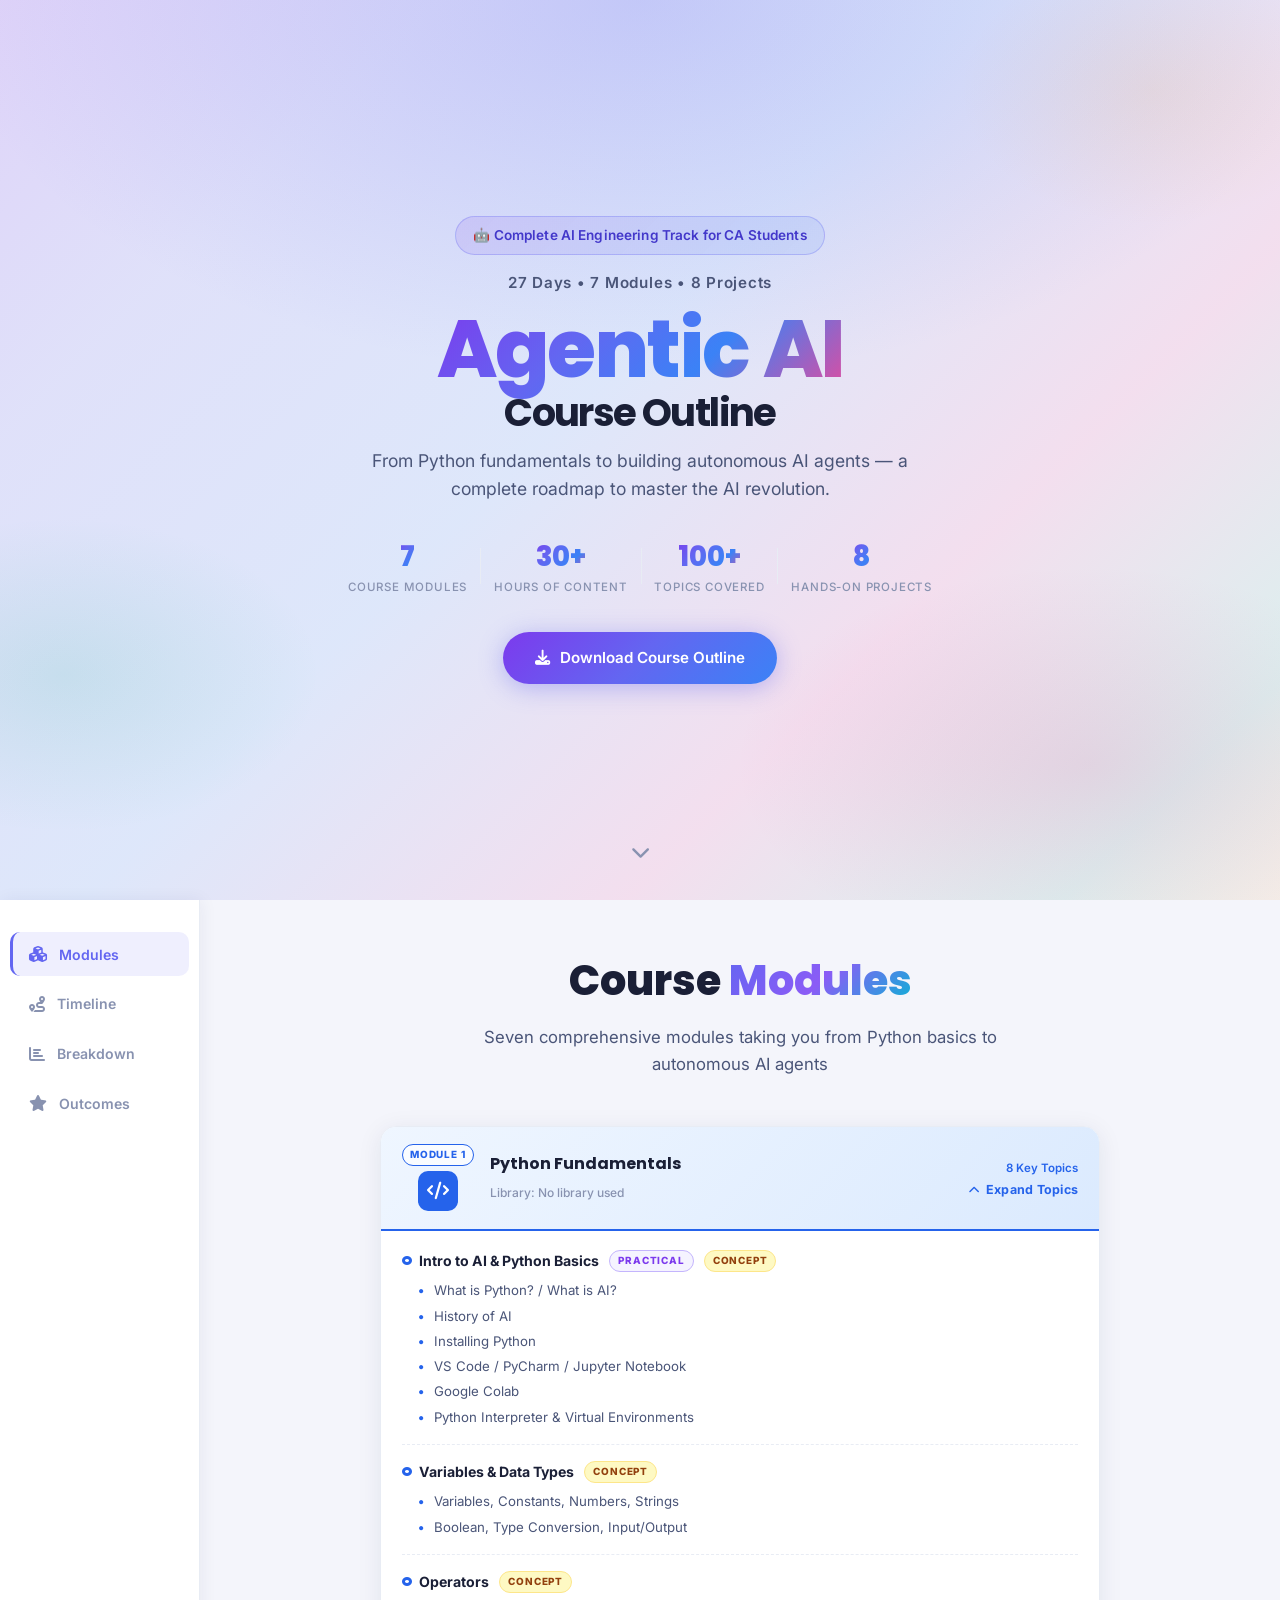
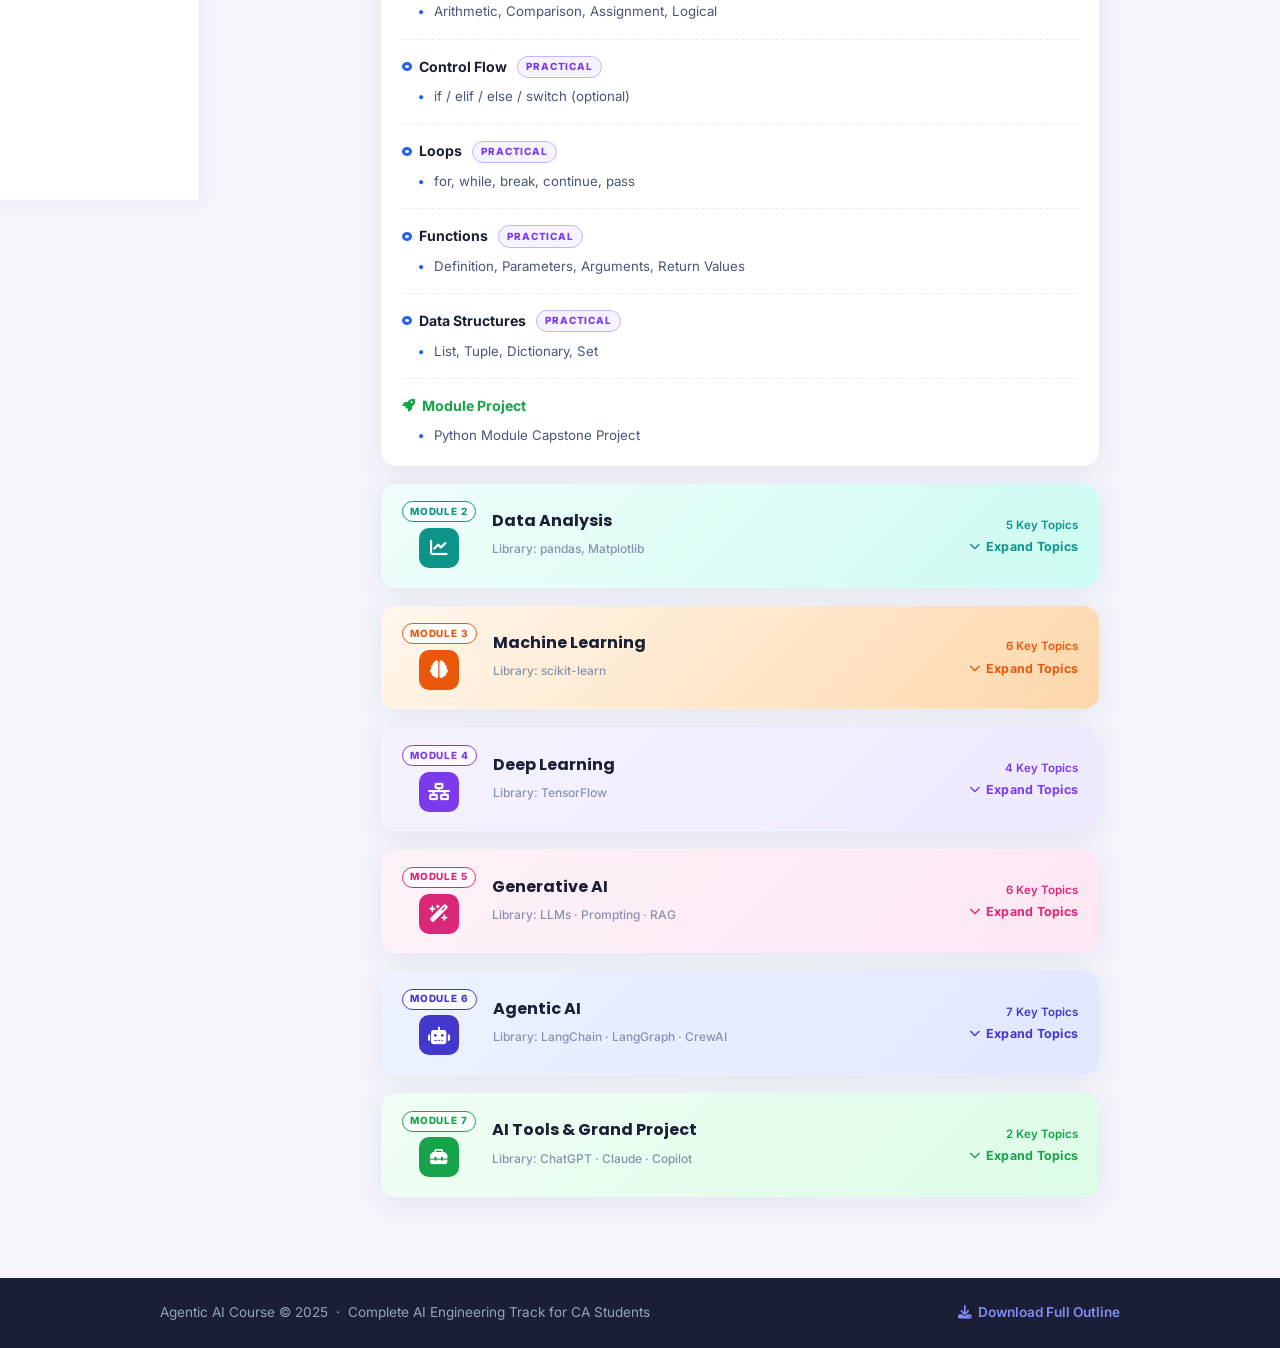
==== commit b3e5247b: "Add files via upload" ====
--- a/index.html
+++ b/index.html
@@ -14,15 +14,18 @@
 <header class="hero">
   <div class="hero-bg"></div>
   <div class="hero-content">
-    <div class="hero-badge">🤖 Complete AI Engineering Track</div>
-    <h1 class="hero-title">Agentic <span class="gradient-text">AI Course</span></h1>
-    <p class="hero-subtitle">From Python fundamentals to building autonomous AI agents — a structured, hands-on journey.</p>
+    <div class="hero-badge">🤖 Complete AI Engineering Track for CA Students</div>
+    <p class="hero-eyebrow">27 Days &bull; 7 Modules &bull; 8 Projects</p>
+    <h1 class="hero-title"><strong class="gradient-text-hero">Agentic AI</strong><br/><span class="hero-subtitle-line">Course Outline</span></h1>
+    <p class="hero-subtitle">From Python fundamentals to building autonomous AI agents — a complete roadmap to master the AI revolution.</p>
     <div class="hero-stats">
-      <div class="stat"><span class="stat-num">7</span><span class="stat-label">Modules</span></div>
+      <div class="stat"><span class="stat-num">7</span><span class="stat-label">Course Modules</span></div>
       <div class="stat-divider"></div>
-      <div class="stat"><span class="stat-num">27+</span><span class="stat-label">Days</span></div>
+      <div class="stat"><span class="stat-num">30+</span><span class="stat-label">Hours of Content</span></div>
       <div class="stat-divider"></div>
-      <div class="stat"><span class="stat-num">100%</span><span class="stat-label">Hands-on</span></div>
+      <div class="stat"><span class="stat-num">100+</span><span class="stat-label">Topics Covered</span></div>
+      <div class="stat-divider"></div>
+      <div class="stat"><span class="stat-num">8</span><span class="stat-label">Hands-on Projects</span></div>
     </div>
     <a href="agentic Ai course CA.docx" download class="download-btn">
       <i class="fa fa-download"></i> Download Course Outline
@@ -31,8 +34,29 @@
   <div class="hero-scroll"><i class="fa fa-chevron-down"></i></div>
 </header>
 
-<!-- NAV TABS -->
-<nav class="tab-nav" id="tabNav">
+<!-- LAYOUT WRAPPER: sidebar + content -->
+<div class="page-layout" id="pageLayout">
+
+<!-- LEFT SIDEBAR NAV -->
+<nav class="side-nav" id="sideNav">
+  <div class="side-nav-inner">
+    <button class="tab-btn active" data-tab="modules">
+      <i class="fa fa-cubes"></i><span>Modules</span>
+    </button>
+    <button class="tab-btn" data-tab="timeline">
+      <i class="fa fa-route"></i><span>Timeline</span>
+    </button>
+    <button class="tab-btn" data-tab="breakdown">
+      <i class="fa fa-chart-bar"></i><span>Breakdown</span>
+    </button>
+    <button class="tab-btn" data-tab="outcomes">
+      <i class="fa fa-star"></i><span>Outcomes</span>
+    </button>
+  </div>
+</nav>
+
+<!-- MOBILE TAB NAV (visible on small screens) -->
+<nav class="tab-nav-mobile" id="tabNavMobile">
   <div class="tab-nav-inner">
     <button class="tab-btn active" data-tab="modules">
       <i class="fa fa-cubes"></i><span>Modules</span>
@@ -49,7 +73,7 @@
   </div>
 </nav>
 
-<!-- MAIN CONTENT -->
+<!-- MAIN CONTENT AREA -->
 <main class="main-content">
 
 <!-- ===== TAB 1: MODULES ===== -->
@@ -58,56 +82,61 @@
     <h2>Course <span class="gradient-text">Modules</span></h2>
     <p>Seven comprehensive modules taking you from Python basics to autonomous AI agents</p>
   </div>
-  <div class="modules-grid">
+  <div class="modules-stack">
 
     <!-- Module 1 -->
     <div class="module-card" data-color="blue">
       <div class="module-header">
-        <div class="module-icon"><i class="fa fa-code"></i></div>
+        <div class="module-left">
+          <span class="module-num-badge">MODULE 1</span>
+          <div class="module-icon"><i class="fa fa-code"></i></div>
+        </div>
         <div class="module-meta">
-          <span class="module-num">Module 01</span>
           <h3>Python Fundamentals</h3>
-          <span class="module-tag">No Libraries</span>
-        </div>
-        <div class="module-toggle"><i class="fa fa-chevron-down"></i></div>
+          <span class="module-library">Library: No library used</span>
+        </div>
+        <div class="module-toggle-wrap">
+          <span class="module-key-count">8 Key Topics</span>
+          <button class="expand-btn"><i class="fa fa-chevron-down"></i> Expand Topics</button>
+        </div>
       </div>
       <div class="module-body">
         <div class="topic-group">
-          <h4><i class="fa fa-circle-dot"></i> Intro to AI & Python Basics <span class="day-tag">Day 1</span></h4>
+          <h4><i class="fa fa-circle-dot"></i> Intro to AI &amp; Python Basics <span class="type-tag practical">PRACTICAL</span><span class="type-tag concept">CONCEPT</span></h4>
           <ul>
             <li>What is Python? / What is AI?</li><li>History of AI</li><li>Installing Python</li>
             <li>VS Code / PyCharm / Jupyter Notebook</li><li>Google Colab</li>
-            <li>Python Interpreter & Virtual Environments</li>
+            <li>Python Interpreter &amp; Virtual Environments</li>
           </ul>
         </div>
         <div class="topic-group">
-          <h4><i class="fa fa-circle-dot"></i> Variables & Data Types <span class="day-tag">Day 1</span></h4>
+          <h4><i class="fa fa-circle-dot"></i> Variables &amp; Data Types <span class="type-tag concept">CONCEPT</span></h4>
           <ul>
             <li>Variables, Constants, Numbers, Strings</li><li>Boolean, Type Conversion, Input/Output</li>
           </ul>
         </div>
         <div class="topic-group">
-          <h4><i class="fa fa-circle-dot"></i> Operators <span class="day-tag">Day 1</span></h4>
+          <h4><i class="fa fa-circle-dot"></i> Operators <span class="type-tag concept">CONCEPT</span></h4>
           <ul><li>Arithmetic, Comparison, Assignment, Logical</li></ul>
         </div>
         <div class="topic-group">
-          <h4><i class="fa fa-circle-dot"></i> Control Flow <span class="day-tag">Day 2</span></h4>
+          <h4><i class="fa fa-circle-dot"></i> Control Flow <span class="type-tag practical">PRACTICAL</span></h4>
           <ul><li>if / elif / else / switch (optional)</li></ul>
         </div>
         <div class="topic-group">
-          <h4><i class="fa fa-circle-dot"></i> Loops <span class="day-tag">Day 3</span></h4>
+          <h4><i class="fa fa-circle-dot"></i> Loops <span class="type-tag practical">PRACTICAL</span></h4>
           <ul><li>for, while, break, continue, pass</li></ul>
         </div>
         <div class="topic-group">
-          <h4><i class="fa fa-circle-dot"></i> Functions <span class="day-tag">Day 4</span></h4>
+          <h4><i class="fa fa-circle-dot"></i> Functions <span class="type-tag practical">PRACTICAL</span></h4>
           <ul><li>Definition, Parameters, Arguments, Return Values</li></ul>
         </div>
         <div class="topic-group">
-          <h4><i class="fa fa-circle-dot"></i> Data Structures <span class="day-tag">Day 5</span></h4>
+          <h4><i class="fa fa-circle-dot"></i> Data Structures <span class="type-tag practical">PRACTICAL</span></h4>
           <ul><li>List, Tuple, Dictionary, Set</li></ul>
         </div>
         <div class="topic-group project-group">
-          <h4><i class="fa fa-rocket"></i> Module Project <span class="day-tag dev">1 Day</span></h4>
+          <h4><i class="fa fa-rocket"></i> Module Project</h4>
           <ul><li>Python Module Capstone Project</li></ul>
         </div>
       </div>
@@ -116,33 +145,38 @@
     <!-- Module 2 -->
     <div class="module-card" data-color="teal">
       <div class="module-header">
-        <div class="module-icon"><i class="fa fa-chart-line"></i></div>
+        <div class="module-left">
+          <span class="module-num-badge">MODULE 2</span>
+          <div class="module-icon"><i class="fa fa-chart-line"></i></div>
+        </div>
         <div class="module-meta">
-          <span class="module-num">Module 02</span>
           <h3>Data Analysis</h3>
-          <span class="module-tag">pandas · matplotlib</span>
-        </div>
-        <div class="module-toggle"><i class="fa fa-chevron-down"></i></div>
+          <span class="module-library">Library: pandas, Matplotlib</span>
+        </div>
+        <div class="module-toggle-wrap">
+          <span class="module-key-count">5 Key Topics</span>
+          <button class="expand-btn"><i class="fa fa-chevron-down"></i> Expand Topics</button>
+        </div>
       </div>
       <div class="module-body">
         <div class="topic-group">
-          <h4><i class="fa fa-circle-dot"></i> Statistics <span class="day-tag">Day 5</span></h4>
+          <h4><i class="fa fa-circle-dot"></i> Statistics <span class="type-tag concept">CONCEPT</span></h4>
           <ul><li>Descriptive Stats: Mean, Median, Mode</li><li>Variance, Standard Deviation</li><li>Inferential Statistics</li></ul>
         </div>
         <div class="topic-group">
-          <h4><i class="fa fa-circle-dot"></i> Data Preprocessing <span class="day-tag">Day 6–7</span></h4>
+          <h4><i class="fa fa-circle-dot"></i> Data Preprocessing <span class="type-tag practical">PRACTICAL</span><span class="type-tag concept">CONCEPT</span></h4>
           <ul><li>Missing Values, Duplicates, Outliers</li><li>Type Conversion, Encodings, Binning/Discretization</li></ul>
         </div>
         <div class="topic-group">
-          <h4><i class="fa fa-circle-dot"></i> Visualization <span class="day-tag">Day 6</span></h4>
+          <h4><i class="fa fa-circle-dot"></i> Visualization <span class="type-tag practical">PRACTICAL</span></h4>
           <ul><li>Histograms, Scatter, Bar, Pie, Line, Heatmaps</li></ul>
         </div>
         <div class="topic-group">
-          <h4><i class="fa fa-circle-dot"></i> Types of Analysis <span class="day-tag">Day 7</span></h4>
+          <h4><i class="fa fa-circle-dot"></i> Types of Analysis <span class="type-tag concept">CONCEPT</span></h4>
           <ul><li>Descriptive, Diagnostic, Predictive</li><li>Prescriptive, Exploratory</li></ul>
         </div>
         <div class="topic-group project-group">
-          <h4><i class="fa fa-rocket"></i> Module Project <span class="day-tag dev">1 Day</span></h4>
+          <h4><i class="fa fa-rocket"></i> Module Project</h4>
           <ul><li>Data Analysis Capstone Project</li></ul>
         </div>
       </div>
@@ -151,37 +185,42 @@
     <!-- Module 3 -->
     <div class="module-card" data-color="orange">
       <div class="module-header">
-        <div class="module-icon"><i class="fa fa-brain"></i></div>
+        <div class="module-left">
+          <span class="module-num-badge">MODULE 3</span>
+          <div class="module-icon"><i class="fa fa-brain"></i></div>
+        </div>
         <div class="module-meta">
-          <span class="module-num">Module 03</span>
           <h3>Machine Learning</h3>
-          <span class="module-tag">scikit-learn</span>
-        </div>
-        <div class="module-toggle"><i class="fa fa-chevron-down"></i></div>
+          <span class="module-library">Library: scikit-learn</span>
+        </div>
+        <div class="module-toggle-wrap">
+          <span class="module-key-count">6 Key Topics</span>
+          <button class="expand-btn"><i class="fa fa-chevron-down"></i> Expand Topics</button>
+        </div>
       </div>
       <div class="module-body">
         <div class="topic-group">
-          <h4><i class="fa fa-circle-dot"></i> Introduction <span class="day-tag">Day 8</span></h4>
+          <h4><i class="fa fa-circle-dot"></i> Introduction <span class="type-tag concept">CONCEPT</span></h4>
           <ul><li>AI, ML, Deep Learning overview</li><li>Supervised, Unsupervised, Reinforcement Learning</li><li>Data Science Life Cycle</li></ul>
         </div>
         <div class="topic-group">
-          <h4><i class="fa fa-circle-dot"></i> Regression <span class="day-tag">Day 9</span></h4>
+          <h4><i class="fa fa-circle-dot"></i> Regression <span class="type-tag practical">PRACTICAL</span><span class="type-tag concept">CONCEPT</span></h4>
           <ul><li>Linear, Multiple, Polynomial Regression</li></ul>
         </div>
         <div class="topic-group">
-          <h4><i class="fa fa-circle-dot"></i> Classification <span class="day-tag">Day 10</span></h4>
+          <h4><i class="fa fa-circle-dot"></i> Classification <span class="type-tag practical">PRACTICAL</span></h4>
           <ul><li>Logistic Regression, KNN, Decision Tree</li><li>Random Forest, SVM, Naive Bayes</li></ul>
         </div>
         <div class="topic-group">
-          <h4><i class="fa fa-circle-dot"></i> Clustering & Dim. Reduction <span class="day-tag">Day 11</span></h4>
+          <h4><i class="fa fa-circle-dot"></i> Clustering &amp; Dimensionality Reduction <span class="type-tag practical">PRACTICAL</span></h4>
           <ul><li>K-Means, Hierarchical, Density-Based Clustering</li><li>PCA</li></ul>
         </div>
         <div class="topic-group">
-          <h4><i class="fa fa-circle-dot"></i> Model Evaluation <span class="day-tag">Day 12</span></h4>
+          <h4><i class="fa fa-circle-dot"></i> Model Evaluation <span class="type-tag concept">CONCEPT</span></h4>
           <ul><li>Accuracy, Precision, Recall, F1, ROC, Confusion Matrix</li><li>Overfitting, Underfitting, Data Leakage, Regularization</li></ul>
         </div>
         <div class="topic-group project-group">
-          <h4><i class="fa fa-rocket"></i> Module Project <span class="day-tag dev">1 Day</span></h4>
+          <h4><i class="fa fa-rocket"></i> Module Project</h4>
           <ul><li>ML Capstone Project</li></ul>
         </div>
       </div>
@@ -190,29 +229,34 @@
     <!-- Module 4 -->
     <div class="module-card" data-color="purple">
       <div class="module-header">
-        <div class="module-icon"><i class="fa fa-network-wired"></i></div>
+        <div class="module-left">
+          <span class="module-num-badge">MODULE 4</span>
+          <div class="module-icon"><i class="fa fa-network-wired"></i></div>
+        </div>
         <div class="module-meta">
-          <span class="module-num">Module 04</span>
           <h3>Deep Learning</h3>
-          <span class="module-tag">TensorFlow</span>
-        </div>
-        <div class="module-toggle"><i class="fa fa-chevron-down"></i></div>
+          <span class="module-library">Library: TensorFlow</span>
+        </div>
+        <div class="module-toggle-wrap">
+          <span class="module-key-count">4 Key Topics</span>
+          <button class="expand-btn"><i class="fa fa-chevron-down"></i> Expand Topics</button>
+        </div>
       </div>
       <div class="module-body">
         <div class="topic-group">
-          <h4><i class="fa fa-circle-dot"></i> Artificial Neural Networks <span class="day-tag">Day 13</span></h4>
+          <h4><i class="fa fa-circle-dot"></i> Artificial Neural Networks <span class="type-tag concept">CONCEPT</span></h4>
           <ul><li>Perceptron, Neuron, Activation Functions</li><li>Forward Pass, Backpropagation</li></ul>
         </div>
         <div class="topic-group">
-          <h4><i class="fa fa-circle-dot"></i> Types of Neural Networks <span class="day-tag">Day 14</span></h4>
+          <h4><i class="fa fa-circle-dot"></i> Types of Neural Networks <span class="type-tag concept">CONCEPT</span></h4>
           <ul><li>ANN, DNN, CNN, RNN, LSTM</li></ul>
         </div>
         <div class="topic-group">
-          <h4><i class="fa fa-circle-dot"></i> Transfer Learning vs Fine Tuning <span class="day-tag">Day 15</span></h4>
+          <h4><i class="fa fa-circle-dot"></i> Transfer Learning vs Fine Tuning <span class="type-tag practical">PRACTICAL</span></h4>
           <ul><li>Pre-trained models, Fine-tuning strategies</li></ul>
         </div>
         <div class="topic-group project-group">
-          <h4><i class="fa fa-rocket"></i> Module Project <span class="day-tag dev">1 Day</span></h4>
+          <h4><i class="fa fa-rocket"></i> Module Project</h4>
           <ul><li>Deep Learning Capstone Project</li></ul>
         </div>
       </div>
@@ -221,37 +265,42 @@
     <!-- Module 5 -->
     <div class="module-card" data-color="pink">
       <div class="module-header">
-        <div class="module-icon"><i class="fa fa-wand-magic-sparkles"></i></div>
+        <div class="module-left">
+          <span class="module-num-badge">MODULE 5</span>
+          <div class="module-icon"><i class="fa fa-wand-magic-sparkles"></i></div>
+        </div>
         <div class="module-meta">
-          <span class="module-num">Module 05</span>
           <h3>Generative AI</h3>
-          <span class="module-tag">LLMs · Prompting · RAG</span>
-        </div>
-        <div class="module-toggle"><i class="fa fa-chevron-down"></i></div>
+          <span class="module-library">Library: LLMs &middot; Prompting &middot; RAG</span>
+        </div>
+        <div class="module-toggle-wrap">
+          <span class="module-key-count">6 Key Topics</span>
+          <button class="expand-btn"><i class="fa fa-chevron-down"></i> Expand Topics</button>
+        </div>
       </div>
       <div class="module-body">
         <div class="topic-group">
-          <h4><i class="fa fa-circle-dot"></i> Introduction <span class="day-tag">Day 16</span></h4>
+          <h4><i class="fa fa-circle-dot"></i> Introduction <span class="type-tag concept">CONCEPT</span></h4>
           <ul><li>What is Generative AI</li><li>Foundation Models, LLMs, Diffusion Models, Multimodal Models</li></ul>
         </div>
         <div class="topic-group">
-          <h4><i class="fa fa-circle-dot"></i> LLM Fundamentals <span class="day-tag">Day 17</span></h4>
+          <h4><i class="fa fa-circle-dot"></i> LLM Fundamentals <span class="type-tag concept">CONCEPT</span></h4>
           <ul><li>Tokens, Tokenization, Embeddings, Context Window</li><li>Prompt, Completion, Temperature, Top-P, Top-K, Max Tokens</li><li>Hallucination, API</li></ul>
         </div>
         <div class="topic-group">
-          <h4><i class="fa fa-circle-dot"></i> Prompt Engineering <span class="day-tag">Day 18</span></h4>
-          <ul><li>Zero/One/Few Shot, User & System Prompt</li><li>Chain of Thought, Persona, Prompt Chaining, Structured Outputs</li></ul>
-        </div>
-        <div class="topic-group">
-          <h4><i class="fa fa-circle-dot"></i> RAG <span class="day-tag">Day 19</span></h4>
+          <h4><i class="fa fa-circle-dot"></i> Prompt Engineering <span class="type-tag practical">PRACTICAL</span></h4>
+          <ul><li>Zero/One/Few Shot, User &amp; System Prompt</li><li>Chain of Thought, Persona, Prompt Chaining, Structured Outputs</li></ul>
+        </div>
+        <div class="topic-group">
+          <h4><i class="fa fa-circle-dot"></i> RAG <span class="type-tag practical">PRACTICAL</span></h4>
           <ul><li>Why RAG, Documents, Chunking, Embeddings</li><li>Vector Database, Retrieval, Re-ranking, Context Injection</li></ul>
         </div>
         <div class="topic-group">
-          <h4><i class="fa fa-circle-dot"></i> AI Evaluation <span class="day-tag">Day 20</span></h4>
+          <h4><i class="fa fa-circle-dot"></i> AI Evaluation <span class="type-tag concept">CONCEPT</span></h4>
           <ul><li>Hallucination Detection, Groundedness, RAG Evaluation</li></ul>
         </div>
         <div class="topic-group project-group">
-          <h4><i class="fa fa-rocket"></i> Module Project <span class="day-tag dev">1 Day</span></h4>
+          <h4><i class="fa fa-rocket"></i> Module Project</h4>
           <ul><li>Generative AI Capstone Project</li></ul>
         </div>
       </div>
@@ -260,41 +309,46 @@
     <!-- Module 6 -->
     <div class="module-card" data-color="indigo">
       <div class="module-header">
-        <div class="module-icon"><i class="fa fa-robot"></i></div>
+        <div class="module-left">
+          <span class="module-num-badge">MODULE 6</span>
+          <div class="module-icon"><i class="fa fa-robot"></i></div>
+        </div>
         <div class="module-meta">
-          <span class="module-num">Module 06</span>
           <h3>Agentic AI</h3>
-          <span class="module-tag">LangChain · LangGraph · CrewAI</span>
-        </div>
-        <div class="module-toggle"><i class="fa fa-chevron-down"></i></div>
+          <span class="module-library">Library: LangChain &middot; LangGraph &middot; CrewAI</span>
+        </div>
+        <div class="module-toggle-wrap">
+          <span class="module-key-count">7 Key Topics</span>
+          <button class="expand-btn"><i class="fa fa-chevron-down"></i> Expand Topics</button>
+        </div>
       </div>
       <div class="module-body">
         <div class="topic-group">
-          <h4><i class="fa fa-circle-dot"></i> Intro & Agent Components <span class="day-tag">Day 21</span></h4>
-          <ul><li>What is an Agent, AI Assistant vs Agent</li><li>Agentic Workflow, Autonomous Systems</li><li>Planning, Memory, Reasoning, Reflection, Tool Use, Decision Making, Goal Management</li></ul>
-        </div>
-        <div class="topic-group">
-          <h4><i class="fa fa-circle-dot"></i> Types of Agents <span class="day-tag">Day 22</span></h4>
+          <h4><i class="fa fa-circle-dot"></i> Intro &amp; Agent Components <span class="type-tag concept">CONCEPT</span></h4>
+          <ul><li>What is an Agent, AI Assistant vs Agent</li><li>Agentic Workflow, Autonomous Systems</li><li>Planning, Memory, Reasoning, Reflection, Tool Use, Decision Making</li></ul>
+        </div>
+        <div class="topic-group">
+          <h4><i class="fa fa-circle-dot"></i> Types of Agents <span class="type-tag concept">CONCEPT</span></h4>
           <ul><li>Reactive, Planning, Conversational, Tool Using, Multi-Agent</li></ul>
         </div>
         <div class="topic-group">
-          <h4><i class="fa fa-circle-dot"></i> Agent Architectures <span class="day-tag">Day 23</span></h4>
+          <h4><i class="fa fa-circle-dot"></i> Agent Architectures <span class="type-tag practical">PRACTICAL</span></h4>
           <ul><li>ReAct, Plan and Execute, Reflection</li><li>Tree of Thoughts, Graph-Based Agents</li></ul>
         </div>
         <div class="topic-group">
-          <h4><i class="fa fa-circle-dot"></i> Memory <span class="day-tag">Day 24</span></h4>
+          <h4><i class="fa fa-circle-dot"></i> Memory <span class="type-tag concept">CONCEPT</span></h4>
           <ul><li>Working, Conversation, Semantic, Long-term, Short-term</li><li>Episodic, Procedural, Knowledge Memory</li></ul>
         </div>
         <div class="topic-group">
-          <h4><i class="fa fa-circle-dot"></i> Tool Calling <span class="day-tag">Day 25</span></h4>
+          <h4><i class="fa fa-circle-dot"></i> Tool Calling <span class="type-tag practical">PRACTICAL</span></h4>
           <ul><li>Function Calling, Structured Outputs, JSON Schema</li><li>Tool Selection, Ranking, Routing, Validation</li></ul>
         </div>
         <div class="topic-group">
-          <h4><i class="fa fa-circle-dot"></i> Planning <span class="day-tag">Day 26</span></h4>
-          <ul><li>Task & Goal Decomposition, Hierarchical Planning</li><li>Sequential, Dynamic, Adaptive Planning</li></ul>
+          <h4><i class="fa fa-circle-dot"></i> Planning <span class="type-tag practical">PRACTICAL</span></h4>
+          <ul><li>Task &amp; Goal Decomposition, Hierarchical Planning</li><li>Sequential, Dynamic, Adaptive Planning</li></ul>
         </div>
         <div class="topic-group project-group">
-          <h4><i class="fa fa-rocket"></i> Module Project <span class="day-tag dev">1 Day</span></h4>
+          <h4><i class="fa fa-rocket"></i> Module Project</h4>
           <ul><li>Agentic AI Capstone Project</li></ul>
         </div>
       </div>
@@ -303,27 +357,32 @@
     <!-- Module 7 -->
     <div class="module-card" data-color="green">
       <div class="module-header">
-        <div class="module-icon"><i class="fa fa-toolbox"></i></div>
+        <div class="module-left">
+          <span class="module-num-badge">MODULE 7</span>
+          <div class="module-icon"><i class="fa fa-toolbox"></i></div>
+        </div>
         <div class="module-meta">
-          <span class="module-num">Module 07</span>
-          <h3>AI Tools & Grand Project</h3>
-          <span class="module-tag">ChatGPT · Claude · Copilot</span>
-        </div>
-        <div class="module-toggle"><i class="fa fa-chevron-down"></i></div>
+          <h3>AI Tools &amp; Grand Project</h3>
+          <span class="module-library">Library: ChatGPT &middot; Claude &middot; Copilot</span>
+        </div>
+        <div class="module-toggle-wrap">
+          <span class="module-key-count">2 Key Topics</span>
+          <button class="expand-btn"><i class="fa fa-chevron-down"></i> Expand Topics</button>
+        </div>
       </div>
       <div class="module-body">
         <div class="topic-group">
-          <h4><i class="fa fa-circle-dot"></i> AI Tools Overview <span class="day-tag">Day 27</span></h4>
+          <h4><i class="fa fa-circle-dot"></i> AI Tools Overview <span class="type-tag practical">PRACTICAL</span></h4>
           <ul><li>ChatGPT, Claude</li><li>Excel Copilot, Hellowbooks.ai</li></ul>
         </div>
         <div class="topic-group project-group">
-          <h4><i class="fa fa-trophy"></i> Grand Final Project <span class="day-tag dev">1 Day</span></h4>
+          <h4><i class="fa fa-trophy"></i> Grand Final Project</h4>
           <ul><li>End-to-end Agentic AI Application</li></ul>
         </div>
       </div>
     </div>
 
-  </div><!-- /modules-grid -->
+  </div><!-- /modules-stack -->
 </section>
 
 <!-- ===== TAB 2: TIMELINE ===== -->
@@ -340,25 +399,29 @@
   </div>
 
   <div class="timeline-path">
-
-    <!-- WEEK 1 -->
+    <div class="tl-spine"></div>
+
     <div class="week-label">Week 1 — Python Foundations</div>
 
     <div class="timeline-row left">
-      <div class="tl-node cp-daily" data-topics="What is Python & AI | History of AI | Setup: VS Code, Jupyter, Colab | Variables & Data Types | Operators">
+      <div class="tl-content">
+        <span class="tl-module-tag blue">Python</span>
+        <h4>Intro to Python &amp; AI, Variables, Operators</h4>
+      </div>
+      <div class="tl-connector"></div>
+      <div class="tl-node cp-daily" data-topics="What is Python &amp; AI | History of AI | Setup: VS Code, Jupyter, Colab | Variables &amp; Data Types | Operators">
         <span class="node-day">Day 1</span>
         <div class="node-pulse"></div>
       </div>
-      <div class="tl-content">
-        <span class="tl-module-tag blue">Python</span>
-        <h4>Intro to Python & AI, Variables, Operators</h4>
-      </div>
-    </div>
-
-    <div class="timeline-row right">
+      <div class="tl-connector-right"></div>
+    </div>
+
+    <div class="timeline-row right">
+      <div class="tl-connector-left"></div>
       <div class="tl-node cp-daily" data-topics="if / elif / else | switch (optional) | Conditional logic practice">
         <span class="node-day">Day 2</span><div class="node-pulse"></div>
       </div>
+      <div class="tl-connector"></div>
       <div class="tl-content">
         <span class="tl-module-tag blue">Python</span>
         <h4>Control Flow</h4>
@@ -366,19 +429,23 @@
     </div>
 
     <div class="timeline-row left">
+      <div class="tl-content">
+        <span class="tl-module-tag blue">Python</span>
+        <h4>Loops</h4>
+      </div>
+      <div class="tl-connector"></div>
       <div class="tl-node cp-daily" data-topics="for loops | while loops | break / continue / pass">
         <span class="node-day">Day 3</span><div class="node-pulse"></div>
       </div>
-      <div class="tl-content">
-        <span class="tl-module-tag blue">Python</span>
-        <h4>Loops</h4>
-      </div>
-    </div>
-
-    <div class="timeline-row right">
-      <div class="tl-node cp-daily" data-topics="Function definition | Parameters & Arguments | Return values">
+      <div class="tl-connector-right"></div>
+    </div>
+
+    <div class="timeline-row right">
+      <div class="tl-connector-left"></div>
+      <div class="tl-node cp-daily" data-topics="Function definition | Parameters &amp; Arguments | Return values">
         <span class="node-day">Day 4</span><div class="node-pulse"></div>
       </div>
+      <div class="tl-connector"></div>
       <div class="tl-content">
         <span class="tl-module-tag blue">Python</span>
         <h4>Functions</h4>
@@ -386,43 +453,50 @@
     </div>
 
     <div class="timeline-row left">
+      <div class="tl-content">
+        <span class="tl-module-tag blue">Python</span>
+        <h4>Data Structures + Stats Intro</h4>
+      </div>
+      <div class="tl-connector"></div>
       <div class="tl-node cp-daily" data-topics="Lists, Tuples, Dictionaries, Sets | Descriptive Statistics | Mean, Median, Mode, Variance">
         <span class="node-day">Day 5</span><div class="node-pulse"></div>
       </div>
-      <div class="tl-content">
-        <span class="tl-module-tag blue">Python</span>
-        <h4>Data Structures + Stats Intro</h4>
-      </div>
+      <div class="tl-connector-right"></div>
     </div>
 
     <div class="timeline-row right checkpoint-row">
+      <div class="tl-connector-left"></div>
       <div class="tl-node cp-weekly" data-topics="Python Module Complete | Data Structures Mastered | Module Project: Python Capstone">
         <span class="node-day">W1 ✓</span><div class="node-pulse"></div>
       </div>
+      <div class="tl-connector"></div>
       <div class="tl-content checkpoint-content">
         <span class="tl-module-tag blue">Module 1 Complete</span>
         <h4>📦 Python Module Project</h4>
-        <p class="cp-note">Weekly & Module Checkpoint</p>
-      </div>
-    </div>
-
-    <!-- WEEK 2 -->
+        <p class="cp-note">Weekly &amp; Module Checkpoint</p>
+      </div>
+    </div>
+
     <div class="week-label">Week 2 — Data Analysis</div>
 
     <div class="timeline-row left">
-      <div class="tl-node cp-daily" data-topics="Missing Values | Duplicate Handling | Outlier Detection | Histograms | Scatter & Bar Charts">
-        <span class="node-day">Day 6</span><div class="node-pulse"></div>
-      </div>
       <div class="tl-content">
         <span class="tl-module-tag teal">Data Analysis</span>
         <h4>Preprocessing + Visualization</h4>
       </div>
-    </div>
-
-    <div class="timeline-row right">
-      <div class="tl-node cp-daily" data-topics="Type Conversion & Encodings | Binning/Discretization | Types of Analysis: Descriptive, Diagnostic, Predictive, Prescriptive, Exploratory">
+      <div class="tl-connector"></div>
+      <div class="tl-node cp-daily" data-topics="Missing Values | Duplicate Handling | Outlier Detection | Histograms | Scatter &amp; Bar Charts">
+        <span class="node-day">Day 6</span><div class="node-pulse"></div>
+      </div>
+      <div class="tl-connector-right"></div>
+    </div>
+
+    <div class="timeline-row right">
+      <div class="tl-connector-left"></div>
+      <div class="tl-node cp-daily" data-topics="Type Conversion &amp; Encodings | Binning/Discretization | Types of Analysis: Descriptive, Diagnostic, Predictive, Prescriptive">
         <span class="node-day">Day 7</span><div class="node-pulse"></div>
       </div>
+      <div class="tl-connector"></div>
       <div class="tl-content">
         <span class="tl-module-tag teal">Data Analysis</span>
         <h4>Preprocessing cont. + Analysis Types</h4>
@@ -430,20 +504,24 @@
     </div>
 
     <div class="timeline-row left checkpoint-row">
-      <div class="tl-node cp-module" data-topics="Data Analysis Module Complete | Pandas & Matplotlib Proficiency | Module Project: Data Analysis Capstone">
-        <span class="node-day">M2 ✓</span><div class="node-pulse"></div>
-      </div>
       <div class="tl-content checkpoint-content">
         <span class="tl-module-tag teal">Module 2 Complete</span>
         <h4>📊 Data Analysis Project</h4>
         <p class="cp-note">Module Checkpoint</p>
       </div>
-    </div>
-
-    <div class="timeline-row right">
+      <div class="tl-connector"></div>
+      <div class="tl-node cp-module" data-topics="Data Analysis Module Complete | Pandas &amp; Matplotlib Proficiency | Module Project: Data Analysis Capstone">
+        <span class="node-day">M2 ✓</span><div class="node-pulse"></div>
+      </div>
+      <div class="tl-connector-right"></div>
+    </div>
+
+    <div class="timeline-row right">
+      <div class="tl-connector-left"></div>
       <div class="tl-node cp-daily" data-topics="AI vs ML vs Deep Learning | Supervised / Unsupervised / Reinforcement Learning | Data Science Life Cycle">
         <span class="node-day">Day 8</span><div class="node-pulse"></div>
       </div>
+      <div class="tl-connector"></div>
       <div class="tl-content">
         <span class="tl-module-tag orange">Machine Learning</span>
         <h4>ML Introduction</h4>
@@ -451,63 +529,74 @@
     </div>
 
     <div class="timeline-row left">
+      <div class="tl-content">
+        <span class="tl-module-tag orange">Machine Learning</span>
+        <h4>Regression Algorithms</h4>
+      </div>
+      <div class="tl-connector"></div>
       <div class="tl-node cp-daily" data-topics="Linear Regression | Multiple Regression | Polynomial Regression">
         <span class="node-day">Day 9</span><div class="node-pulse"></div>
       </div>
-      <div class="tl-content">
-        <span class="tl-module-tag orange">Machine Learning</span>
-        <h4>Regression Algorithms</h4>
-      </div>
+      <div class="tl-connector-right"></div>
     </div>
 
     <div class="timeline-row right checkpoint-row">
+      <div class="tl-connector-left"></div>
       <div class="tl-node cp-weekly" data-topics="ML Foundations Solid | Regression Understanding | Ready for Classification">
         <span class="node-day">W2 ✓</span><div class="node-pulse"></div>
       </div>
+      <div class="tl-connector"></div>
       <div class="tl-content checkpoint-content">
         <span class="tl-module-tag orange">Week 2 Done</span>
-        <h4>📅 Weekly Review & Consolidation</h4>
+        <h4>📅 Weekly Review &amp; Consolidation</h4>
         <p class="cp-note">Weekly Checkpoint</p>
       </div>
     </div>
 
-    <!-- WEEK 3 -->
-    <div class="week-label">Week 3 — ML & Deep Learning</div>
-
-    <div class="timeline-row left">
+    <div class="week-label">Week 3 — ML &amp; Deep Learning</div>
+
+    <div class="timeline-row left">
+      <div class="tl-content">
+        <span class="tl-module-tag orange">Machine Learning</span>
+        <h4>Classification Algorithms</h4>
+      </div>
+      <div class="tl-connector"></div>
       <div class="tl-node cp-daily" data-topics="Logistic Regression | KNN | Decision Tree | Random Forest | SVM | Naive Bayes">
         <span class="node-day">Day 10</span><div class="node-pulse"></div>
       </div>
-      <div class="tl-content">
-        <span class="tl-module-tag orange">Machine Learning</span>
-        <h4>Classification Algorithms</h4>
-      </div>
-    </div>
-
-    <div class="timeline-row right">
+      <div class="tl-connector-right"></div>
+    </div>
+
+    <div class="timeline-row right">
+      <div class="tl-connector-left"></div>
       <div class="tl-node cp-daily" data-topics="K-Means Clustering | Hierarchical Clustering | Density-Based Clustering | PCA">
         <span class="node-day">Day 11</span><div class="node-pulse"></div>
       </div>
+      <div class="tl-connector"></div>
       <div class="tl-content">
         <span class="tl-module-tag orange">Machine Learning</span>
-        <h4>Clustering & Dimensionality Reduction</h4>
-      </div>
-    </div>
-
-    <div class="timeline-row left">
-      <div class="tl-node cp-daily" data-topics="Accuracy, Precision, Recall, F1 | ROC Curve | Confusion Matrix | Overfitting | Underfitting | Data Leakage | Regularization">
+        <h4>Clustering &amp; Dimensionality Reduction</h4>
+      </div>
+    </div>
+
+    <div class="timeline-row left">
+      <div class="tl-content">
+        <span class="tl-module-tag orange">Machine Learning</span>
+        <h4>Model Evaluation &amp; ML Problems</h4>
+      </div>
+      <div class="tl-connector"></div>
+      <div class="tl-node cp-daily" data-topics="Accuracy, Precision, Recall, F1 | ROC Curve | Confusion Matrix | Overfitting | Underfitting | Regularization">
         <span class="node-day">Day 12</span><div class="node-pulse"></div>
       </div>
-      <div class="tl-content">
-        <span class="tl-module-tag orange">Machine Learning</span>
-        <h4>Model Evaluation & ML Problems</h4>
-      </div>
+      <div class="tl-connector-right"></div>
     </div>
 
     <div class="timeline-row right checkpoint-row">
+      <div class="tl-connector-left"></div>
       <div class="tl-node cp-module" data-topics="ML Module Complete | scikit-learn Proficiency | Module Project: ML Capstone">
         <span class="node-day">M3 ✓</span><div class="node-pulse"></div>
       </div>
+      <div class="tl-connector"></div>
       <div class="tl-content checkpoint-content">
         <span class="tl-module-tag orange">Module 3 Complete</span>
         <h4>🤖 ML Project</h4>
@@ -516,19 +605,23 @@
     </div>
 
     <div class="timeline-row left">
-      <div class="tl-node cp-daily" data-topics="Perceptron & Neuron | Activation Functions | Forward Pass | Backpropagation">
-        <span class="node-day">Day 13</span><div class="node-pulse"></div>
-      </div>
       <div class="tl-content">
         <span class="tl-module-tag purple">Deep Learning</span>
         <h4>Artificial Neural Networks</h4>
       </div>
-    </div>
-
-    <div class="timeline-row right">
+      <div class="tl-connector"></div>
+      <div class="tl-node cp-daily" data-topics="Perceptron &amp; Neuron | Activation Functions | Forward Pass | Backpropagation">
+        <span class="node-day">Day 13</span><div class="node-pulse"></div>
+      </div>
+      <div class="tl-connector-right"></div>
+    </div>
+
+    <div class="timeline-row right">
+      <div class="tl-connector-left"></div>
       <div class="tl-node cp-daily" data-topics="ANN | DNN | CNN | RNN | LSTM">
         <span class="node-day">Day 14</span><div class="node-pulse"></div>
       </div>
+      <div class="tl-connector"></div>
       <div class="tl-content">
         <span class="tl-module-tag purple">Deep Learning</span>
         <h4>Types of Neural Networks</h4>
@@ -536,23 +629,26 @@
     </div>
 
     <div class="timeline-row left checkpoint-row">
+      <div class="tl-content checkpoint-content">
+        <span class="tl-module-tag purple">Week 3 Done</span>
+        <h4>📅 Weekly Review &amp; Consolidation</h4>
+        <p class="cp-note">Weekly Checkpoint</p>
+      </div>
+      <div class="tl-connector"></div>
       <div class="tl-node cp-weekly" data-topics="Deep Learning Foundations | Neural Network Types Mastered | Heading into Transfer Learning">
         <span class="node-day">W3 ✓</span><div class="node-pulse"></div>
       </div>
-      <div class="tl-content checkpoint-content">
-        <span class="tl-module-tag purple">Week 3 Done</span>
-        <h4>📅 Weekly Review & Consolidation</h4>
-        <p class="cp-note">Weekly Checkpoint</p>
-      </div>
-    </div>
-
-    <!-- WEEK 4 -->
-    <div class="week-label">Week 4 — Deep Learning & Generative AI</div>
-
-    <div class="timeline-row right">
+      <div class="tl-connector-right"></div>
+    </div>
+
+    <div class="week-label">Week 4 — Deep Learning &amp; Generative AI</div>
+
+    <div class="timeline-row right">
+      <div class="tl-connector-left"></div>
       <div class="tl-node cp-daily" data-topics="Transfer Learning concepts | Fine-Tuning strategies | Pre-trained model usage">
         <span class="node-day">Day 15</span><div class="node-pulse"></div>
       </div>
+      <div class="tl-connector"></div>
       <div class="tl-content">
         <span class="tl-module-tag purple">Deep Learning</span>
         <h4>Transfer Learning vs Fine Tuning</h4>
@@ -560,20 +656,24 @@
     </div>
 
     <div class="timeline-row left checkpoint-row">
-      <div class="tl-node cp-module" data-topics="Deep Learning Module Complete | TensorFlow Proficiency | Module Project: DL Capstone">
-        <span class="node-day">M4 ✓</span><div class="node-pulse"></div>
-      </div>
       <div class="tl-content checkpoint-content">
         <span class="tl-module-tag purple">Module 4 Complete</span>
         <h4>🧠 Deep Learning Project</h4>
         <p class="cp-note">Module Checkpoint</p>
       </div>
-    </div>
-
-    <div class="timeline-row right">
+      <div class="tl-connector"></div>
+      <div class="tl-node cp-module" data-topics="Deep Learning Module Complete | TensorFlow Proficiency | Module Project: DL Capstone">
+        <span class="node-day">M4 ✓</span><div class="node-pulse"></div>
+      </div>
+      <div class="tl-connector-right"></div>
+    </div>
+
+    <div class="timeline-row right">
+      <div class="tl-connector-left"></div>
       <div class="tl-node cp-daily" data-topics="What is Generative AI | Foundation Models | LLMs | Diffusion Models | Multimodal Models">
         <span class="node-day">Day 16</span><div class="node-pulse"></div>
       </div>
+      <div class="tl-connector"></div>
       <div class="tl-content">
         <span class="tl-module-tag pink">Generative AI</span>
         <h4>Introduction to Generative AI</h4>
@@ -581,19 +681,23 @@
     </div>
 
     <div class="timeline-row left">
-      <div class="tl-node cp-daily" data-topics="Tokens, Tokenization, Embeddings | Context Window | Prompt & Completion | Temperature, Top-P, Top-K | Hallucination, API">
-        <span class="node-day">Day 17</span><div class="node-pulse"></div>
-      </div>
       <div class="tl-content">
         <span class="tl-module-tag pink">Generative AI</span>
         <h4>LLM Fundamentals</h4>
       </div>
-    </div>
-
-    <div class="timeline-row right">
-      <div class="tl-node cp-daily" data-topics="Zero/One/Few Shot Prompting | User & System Prompts | Chain of Thought | Persona, Prompt Chaining | Structured Outputs">
+      <div class="tl-connector"></div>
+      <div class="tl-node cp-daily" data-topics="Tokens, Tokenization, Embeddings | Context Window | Prompt &amp; Completion | Temperature, Top-P, Top-K | Hallucination, API">
+        <span class="node-day">Day 17</span><div class="node-pulse"></div>
+      </div>
+      <div class="tl-connector-right"></div>
+    </div>
+
+    <div class="timeline-row right">
+      <div class="tl-connector-left"></div>
+      <div class="tl-node cp-daily" data-topics="Zero/One/Few Shot Prompting | User &amp; System Prompts | Chain of Thought | Persona, Prompt Chaining | Structured Outputs">
         <span class="node-day">Day 18</span><div class="node-pulse"></div>
       </div>
+      <div class="tl-connector"></div>
       <div class="tl-content">
         <span class="tl-module-tag pink">Generative AI</span>
         <h4>Prompt Engineering</h4>
@@ -601,23 +705,26 @@
     </div>
 
     <div class="timeline-row left checkpoint-row">
+      <div class="tl-content checkpoint-content">
+        <span class="tl-module-tag pink">Week 4 Done</span>
+        <h4>📅 Weekly Review &amp; Consolidation</h4>
+        <p class="cp-note">Weekly Checkpoint</p>
+      </div>
+      <div class="tl-connector"></div>
       <div class="tl-node cp-weekly" data-topics="GenAI Foundations Strong | Prompting Skills Built | Moving to RAG">
         <span class="node-day">W4 ✓</span><div class="node-pulse"></div>
       </div>
-      <div class="tl-content checkpoint-content">
-        <span class="tl-module-tag pink">Week 4 Done</span>
-        <h4>📅 Weekly Review & Consolidation</h4>
-        <p class="cp-note">Weekly Checkpoint</p>
-      </div>
-    </div>
-
-    <!-- WEEK 5 -->
-    <div class="week-label">Week 5 — RAG, Agentic AI & Tools</div>
-
-    <div class="timeline-row right">
-      <div class="tl-node cp-daily" data-topics="Why RAG | Documents & Chunking | Embeddings | Vector Database | Retrieval | Re-ranking | Context Injection">
+      <div class="tl-connector-right"></div>
+    </div>
+
+    <div class="week-label">Week 5 — RAG, Agentic AI &amp; Tools</div>
+
+    <div class="timeline-row right">
+      <div class="tl-connector-left"></div>
+      <div class="tl-node cp-daily" data-topics="Why RAG | Documents &amp; Chunking | Embeddings | Vector Database | Retrieval | Re-ranking | Context Injection">
         <span class="node-day">Day 19</span><div class="node-pulse"></div>
       </div>
+      <div class="tl-connector"></div>
       <div class="tl-content">
         <span class="tl-module-tag pink">Generative AI</span>
         <h4>RAG — Retrieval Augmented Generation</h4>
@@ -625,19 +732,23 @@
     </div>
 
     <div class="timeline-row left">
+      <div class="tl-content">
+        <span class="tl-module-tag pink">Generative AI</span>
+        <h4>AI Evaluation</h4>
+      </div>
+      <div class="tl-connector"></div>
       <div class="tl-node cp-daily" data-topics="Hallucination Detection | Groundedness | RAG Evaluation">
         <span class="node-day">Day 20</span><div class="node-pulse"></div>
       </div>
-      <div class="tl-content">
-        <span class="tl-module-tag pink">Generative AI</span>
-        <h4>AI Evaluation</h4>
-      </div>
+      <div class="tl-connector-right"></div>
     </div>
 
     <div class="timeline-row right checkpoint-row">
-      <div class="tl-node cp-module" data-topics="Generative AI Module Complete | LLM & Prompting Mastered | Module Project: GenAI Capstone">
+      <div class="tl-connector-left"></div>
+      <div class="tl-node cp-module" data-topics="Generative AI Module Complete | LLM &amp; Prompting Mastered | Module Project: GenAI Capstone">
         <span class="node-day">M5 ✓</span><div class="node-pulse"></div>
       </div>
+      <div class="tl-connector"></div>
       <div class="tl-content checkpoint-content">
         <span class="tl-module-tag pink">Module 5 Complete</span>
         <h4>✨ Generative AI Project</h4>
@@ -646,19 +757,23 @@
     </div>
 
     <div class="timeline-row left">
+      <div class="tl-content">
+        <span class="tl-module-tag indigo">Agentic AI</span>
+        <h4>Intro &amp; Agent Components</h4>
+      </div>
+      <div class="tl-connector"></div>
       <div class="tl-node cp-daily" data-topics="What is an Agent | AI Assistant vs Agent | Agentic Workflow | Autonomous Systems | Planning, Memory, Reasoning, Reflection, Tool Use">
         <span class="node-day">Day 21</span><div class="node-pulse"></div>
       </div>
-      <div class="tl-content">
-        <span class="tl-module-tag indigo">Agentic AI</span>
-        <h4>Intro & Agent Components</h4>
-      </div>
-    </div>
-
-    <div class="timeline-row right">
+      <div class="tl-connector-right"></div>
+    </div>
+
+    <div class="timeline-row right">
+      <div class="tl-connector-left"></div>
       <div class="tl-node cp-daily" data-topics="Reactive Agents | Planning Agents | Conversational Agents | Tool Using Agents | Multi-Agent Systems">
         <span class="node-day">Day 22</span><div class="node-pulse"></div>
       </div>
+      <div class="tl-connector"></div>
       <div class="tl-content">
         <span class="tl-module-tag indigo">Agentic AI</span>
         <h4>Types of Agents</h4>
@@ -666,23 +781,26 @@
     </div>
 
     <div class="timeline-row left checkpoint-row">
+      <div class="tl-content checkpoint-content">
+        <span class="tl-module-tag indigo">Week 5 Done</span>
+        <h4>📅 Weekly Review &amp; Consolidation</h4>
+        <p class="cp-note">Weekly Checkpoint</p>
+      </div>
+      <div class="tl-connector"></div>
       <div class="tl-node cp-weekly" data-topics="Agent Fundamentals Solid | Ready for Architectures | Good Progress!">
         <span class="node-day">W5 ✓</span><div class="node-pulse"></div>
       </div>
-      <div class="tl-content checkpoint-content">
-        <span class="tl-module-tag indigo">Week 5 Done</span>
-        <h4>📅 Weekly Review & Consolidation</h4>
-        <p class="cp-note">Weekly Checkpoint</p>
-      </div>
-    </div>
-
-    <!-- WEEK 6 -->
+      <div class="tl-connector-right"></div>
+    </div>
+
     <div class="week-label">Week 6 — Advanced Agentic AI</div>
 
     <div class="timeline-row right">
+      <div class="tl-connector-left"></div>
       <div class="tl-node cp-daily" data-topics="ReAct Architecture | Plan and Execute | Reflection Architecture | Tree of Thoughts | Graph-Based Agents">
         <span class="node-day">Day 23</span><div class="node-pulse"></div>
       </div>
+      <div class="tl-connector"></div>
       <div class="tl-content">
         <span class="tl-module-tag indigo">Agentic AI</span>
         <h4>Agent Architectures</h4>
@@ -690,19 +808,23 @@
     </div>
 
     <div class="timeline-row left">
-      <div class="tl-node cp-daily" data-topics="Working Memory | Conversation Memory | Semantic Memory | Long-term / Short-term Memory | Episodic, Procedural, Knowledge Memory">
-        <span class="node-day">Day 24</span><div class="node-pulse"></div>
-      </div>
       <div class="tl-content">
         <span class="tl-module-tag indigo">Agentic AI</span>
         <h4>Memory Systems</h4>
       </div>
-    </div>
-
-    <div class="timeline-row right">
+      <div class="tl-connector"></div>
+      <div class="tl-node cp-daily" data-topics="Working Memory | Conversation Memory | Semantic Memory | Long-term / Short-term Memory | Episodic, Procedural Memory">
+        <span class="node-day">Day 24</span><div class="node-pulse"></div>
+      </div>
+      <div class="tl-connector-right"></div>
+    </div>
+
+    <div class="timeline-row right">
+      <div class="tl-connector-left"></div>
       <div class="tl-node cp-daily" data-topics="Function Calling | Structured Outputs | JSON Schema | Tool Selection, Ranking, Routing, Validation">
         <span class="node-day">Day 25</span><div class="node-pulse"></div>
       </div>
+      <div class="tl-connector"></div>
       <div class="tl-content">
         <span class="tl-module-tag indigo">Agentic AI</span>
         <h4>Tool Calling</h4>
@@ -710,19 +832,23 @@
     </div>
 
     <div class="timeline-row left">
-      <div class="tl-node cp-daily" data-topics="Task Planning & Decomposition | Goal Decomposition | Hierarchical Planning | Sequential, Dynamic, Adaptive Planning">
-        <span class="node-day">Day 26</span><div class="node-pulse"></div>
-      </div>
       <div class="tl-content">
         <span class="tl-module-tag indigo">Agentic AI</span>
         <h4>Planning</h4>
       </div>
+      <div class="tl-connector"></div>
+      <div class="tl-node cp-daily" data-topics="Task Planning &amp; Decomposition | Goal Decomposition | Hierarchical Planning | Sequential, Dynamic, Adaptive Planning">
+        <span class="node-day">Day 26</span><div class="node-pulse"></div>
+      </div>
+      <div class="tl-connector-right"></div>
     </div>
 
     <div class="timeline-row right checkpoint-row">
-      <div class="tl-node cp-module" data-topics="Agentic AI Module Complete | LangChain & LangGraph | Module Project: Agentic AI Capstone">
+      <div class="tl-connector-left"></div>
+      <div class="tl-node cp-module" data-topics="Agentic AI Module Complete | LangChain &amp; LangGraph | Module Project: Agentic AI Capstone">
         <span class="node-day">M6 ✓</span><div class="node-pulse"></div>
       </div>
+      <div class="tl-connector"></div>
       <div class="tl-content checkpoint-content">
         <span class="tl-module-tag indigo">Module 6 Complete</span>
         <h4>🤖 Agentic AI Project</h4>
@@ -731,19 +857,23 @@
     </div>
 
     <div class="timeline-row left">
+      <div class="tl-content">
+        <span class="tl-module-tag green">AI Tools</span>
+        <h4>AI Tools Overview</h4>
+      </div>
+      <div class="tl-connector"></div>
       <div class="tl-node cp-daily" data-topics="ChatGPT | Claude | Excel Copilot | Hellowbooks.ai">
         <span class="node-day">Day 27</span><div class="node-pulse"></div>
       </div>
-      <div class="tl-content">
-        <span class="tl-module-tag green">AI Tools</span>
-        <h4>AI Tools Overview</h4>
-      </div>
+      <div class="tl-connector-right"></div>
     </div>
 
     <div class="timeline-row right checkpoint-row final-checkpoint">
+      <div class="tl-connector-left"></div>
       <div class="tl-node cp-module" data-topics="Course Complete! | All 7 Modules Mastered | Grand Final Project: End-to-end Agentic AI Application">
         <span class="node-day">🏆</span><div class="node-pulse"></div>
       </div>
+      <div class="tl-connector"></div>
       <div class="tl-content checkpoint-content">
         <span class="tl-module-tag green">Course Complete</span>
         <h4>🏆 Grand Final Project</h4>
@@ -764,24 +894,27 @@
   <div class="breakdown-container">
     <div class="breakdown-bar-wrapper">
       <div class="breakdown-bar" id="breakdownBar">
-        <div class="bar-segment" data-type="concept" data-pct="35" style="width:35%"
-          data-content="Concept (35%): Theory of AI, ML, Deep Learning, LLMs, Agent Architectures, Stats, Python Basics — building the mental models that power everything.">
-          <span class="bar-label">35%</span>
-        </div>
-        <div class="bar-segment" data-type="practical" style="width:30%" data-pct="30"
-          data-content="Practical (30%): Hands-on coding exercises every day — Python drills, ML model training, Prompt Engineering labs, RAG pipelines, and agent building.">
-          <span class="bar-label">30%</span>
-        </div>
-        <div class="bar-segment" data-type="development" style="width:20%" data-pct="20"
-          data-content="Development (20%): 7 module capstone projects + 1 grand project — building real, deployable AI applications from scratch.">
-          <span class="bar-label">20%</span>
-        </div>
-        <div class="bar-segment" data-type="ai" style="width:15%" data-pct="15"
-          data-content="AI Usage (15%): Working with real AI tools — ChatGPT, Claude, Excel Copilot, Hellowbooks.ai — and integrating LLM APIs into your own applications.">
-          <span class="bar-label">15%</span>
-        </div>
-      </div>
-      <div class="bar-tooltip" id="barTooltip"></div>
+        <div class="bar-segment" data-type="concept" data-pct="35" style="width:35%">
+          <span class="bar-label">Concept 35%</span>
+        </div>
+        <div class="bar-segment" data-type="practical" style="width:30%" data-pct="30">
+          <span class="bar-label">Practical 30%</span>
+        </div>
+        <div class="bar-segment" data-type="development" style="width:20%" data-pct="20">
+          <span class="bar-label">Dev 20%</span>
+        </div>
+        <div class="bar-segment" data-type="ai" style="width:15%" data-pct="15">
+          <span class="bar-label">AI 15%</span>
+        </div>
+      </div>
+    </div>
+
+    <!-- Topic panel shown on click -->
+    <div class="breakdown-topic-panel" id="breakdownTopicPanel">
+      <div class="btp-placeholder">
+        <i class="fa fa-hand-pointer"></i>
+        <p>Click any segment of the bar above to explore topics in that category</p>
+      </div>
     </div>
 
     <div class="breakdown-legend">
@@ -852,18 +985,18 @@
 <section class="tab-section" id="tab-outcomes">
   <div class="section-header">
     <h2>Learning <span class="gradient-text">Outcomes</span></h2>
-    <p>What you will be able to build, do, and say confidently after this course</p>
+    <p>How this course transforms your career as a CA student &amp; professional</p>
   </div>
 
   <div class="outcomes-container">
-
     <div class="outcome-track">
+
       <div class="outcome-card" data-num="01">
-        <div class="oc-icon"><i class="fa fa-code"></i></div>
+        <div class="oc-icon"><i class="fa fa-file-invoice"></i></div>
         <div class="oc-body">
-          <span class="oc-tag">Python & Data</span>
-          <h3>Write Python from Scratch</h3>
-          <p>Build complete Python programs using functions, data structures, and control flow — no tutorials needed.</p>
+          <span class="oc-tag">Audit &amp; Assurance</span>
+          <h3>Automate Audit Data Testing with Python</h3>
+          <p>Write Python scripts to process large transaction datasets, flag anomalies, and test 100% of audit samples — replacing manual spot-checking and dramatically reducing audit risk.</p>
         </div>
         <div class="oc-number">01</div>
       </div>
@@ -871,29 +1004,29 @@
       <div class="outcome-card" data-num="02">
         <div class="oc-icon"><i class="fa fa-chart-pie"></i></div>
         <div class="oc-body">
-          <span class="oc-tag">Data Analysis</span>
-          <h3>Analyze & Visualize Data</h3>
-          <p>Use pandas and matplotlib to clean, explore, and tell compelling stories with data.</p>
+          <span class="oc-tag">Financial Analysis</span>
+          <h3>Build Real Financial Analysis Dashboards</h3>
+          <p>Use pandas and matplotlib to clean, analyse, and visualise financial statements, cash flows, and ratio trends — producing board-ready reports in minutes instead of days.</p>
         </div>
         <div class="oc-number">02</div>
       </div>
 
       <div class="outcome-card" data-num="03">
+        <div class="oc-icon"><i class="fa fa-magnifying-glass-chart"></i></div>
+        <div class="oc-body">
+          <span class="oc-tag">Fraud Detection</span>
+          <h3>Build ML-Powered Fraud Detection Models</h3>
+          <p>Train classification and anomaly-detection models on accounting data to identify unusual journal entries, revenue manipulation, and expense fraud — skills that directly apply in forensic accounting and risk advisory.</p>
+        </div>
+        <div class="oc-number">03</div>
+      </div>
+
+      <div class="outcome-card" data-num="04">
         <div class="oc-icon"><i class="fa fa-brain"></i></div>
         <div class="oc-body">
-          <span class="oc-tag">Machine Learning</span>
-          <h3>Train & Evaluate ML Models</h3>
-          <p>Build regression, classification, and clustering models with scikit-learn and evaluate them properly.</p>
-        </div>
-        <div class="oc-number">03</div>
-      </div>
-
-      <div class="outcome-card" data-num="04">
-        <div class="oc-icon"><i class="fa fa-network-wired"></i></div>
-        <div class="oc-body">
-          <span class="oc-tag">Deep Learning</span>
-          <h3>Design Neural Networks</h3>
-          <p>Understand and implement ANNs, CNNs, RNNs with TensorFlow. Apply transfer learning to real problems.</p>
+          <span class="oc-tag">Predictive Modelling</span>
+          <h3>Forecast Business Performance &amp; Risk</h3>
+          <p>Apply deep learning and regression models to predict cash flow shortfalls, credit default risk, and revenue forecasts — giving your clients data-driven advisory that competitors cannot match.</p>
         </div>
         <div class="oc-number">04</div>
       </div>
@@ -901,29 +1034,29 @@
       <div class="outcome-card" data-num="05">
         <div class="oc-icon"><i class="fa fa-wand-magic-sparkles"></i></div>
         <div class="oc-body">
-          <span class="oc-tag">Generative AI</span>
-          <h3>Engineer Prompts & Build RAG Systems</h3>
-          <p>Master prompt engineering techniques and build production-ready RAG pipelines with vector databases.</p>
+          <span class="oc-tag">AI-Assisted Work</span>
+          <h3>Draft Reports &amp; Memos 10× Faster with LLMs</h3>
+          <p>Master prompt engineering to generate audit reports, tax memos, client summaries, and engagement letters using ChatGPT and Claude — cutting documentation time by 60–80% while maintaining professional accuracy.</p>
         </div>
         <div class="oc-number">05</div>
       </div>
 
       <div class="outcome-card" data-num="06">
+        <div class="oc-icon"><i class="fa fa-database"></i></div>
+        <div class="oc-body">
+          <span class="oc-tag">Knowledge Management</span>
+          <h3>Build a RAG System Over Your Firm's Documents</h3>
+          <p>Create a retrieval-augmented AI assistant trained on your firm's tax rulings, audit standards, and client files — enabling instant, cited answers to complex technical questions without manual research.</p>
+        </div>
+        <div class="oc-number">06</div>
+      </div>
+
+      <div class="outcome-card" data-num="07">
         <div class="oc-icon"><i class="fa fa-robot"></i></div>
         <div class="oc-body">
-          <span class="oc-tag">Agentic AI</span>
-          <h3>Build Autonomous AI Agents</h3>
-          <p>Create multi-agent systems with LangChain and LangGraph — agents that plan, remember, and use tools.</p>
-        </div>
-        <div class="oc-number">06</div>
-      </div>
-
-      <div class="outcome-card" data-num="07">
-        <div class="oc-icon"><i class="fa fa-toolbox"></i></div>
-        <div class="oc-body">
-          <span class="oc-tag">AI Tools</span>
-          <h3>Work Fluently with AI Tools</h3>
-          <p>Use ChatGPT, Claude, Excel Copilot and domain-specific AI tools to 10x your productivity.</p>
+          <span class="oc-tag">Workflow Automation</span>
+          <h3>Deploy AI Agents to Automate Repetitive Workflows</h3>
+          <p>Build autonomous agents using LangChain and LangGraph that can reconcile bank statements, extract data from PDFs, send compliance reminders, and update records — freeing you from low-value tasks entirely.</p>
         </div>
         <div class="oc-number">07</div>
       </div>
@@ -931,25 +1064,26 @@
       <div class="outcome-card featured" data-num="🏆">
         <div class="oc-icon"><i class="fa fa-trophy"></i></div>
         <div class="oc-body">
-          <span class="oc-tag">Grand Outcome</span>
-          <h3>Ship a Complete AI Application</h3>
-          <p>Graduate with a portfolio-worthy end-to-end Agentic AI application — designed, built, and deployed by you.</p>
+          <span class="oc-tag">Career Differentiation</span>
+          <h3>Position Yourself as an AI-Native CA</h3>
+          <p>Graduate with a portfolio of 8 real projects — fraud detection tools, financial dashboards, RAG systems, and agentic workflows — that prove your ability to lead AI adoption in accounting firms, corporates, and Big 4 advisory roles.</p>
         </div>
         <div class="oc-number">🏆</div>
       </div>
-    </div>
-
+
+    </div>
   </div>
 </section>
 
 </main>
+</div><!-- /page-layout -->
 
 <!-- TOOLTIP for timeline -->
 <div class="tl-tooltip" id="tlTooltip"></div>
 
 <footer class="site-footer">
   <div class="footer-inner">
-    <p>Agentic AI Course &copy; 2025 &nbsp;·&nbsp; Complete AI Engineering Track</p>
+    <p>Agentic AI Course &copy; 2025 &nbsp;&middot;&nbsp; Complete AI Engineering Track for CA Students</p>
     <a href="agentic Ai course CA.docx" download class="footer-dl">
       <i class="fa fa-download"></i> Download Full Outline
     </a>
--- a/styles.css
+++ b/styles.css
@@ -3,7 +3,7 @@
 
 :root {
   --white: #ffffff;
-  --bg: #f8f9fc;
+  --bg: #f4f5fb;
   --surface: #ffffff;
   --border: #e8ecf4;
   --text: #1a1f36;
@@ -13,6 +13,7 @@
   --shadow-lg: 0 12px 40px rgba(30,40,80,0.14);
   --radius: 16px;
   --radius-sm: 10px;
+  --sidebar-w: 200px;
 
   /* Module colours */
   --blue:   #2563eb; --blue-light: #eff6ff;
@@ -24,10 +25,10 @@
   --green:  #16a34a; --green-light: #f0fdf4;
 
   /* Breakdown bar colours */
-  --concept: #eab308;
+  --concept:   #eab308;
   --practical: #7c3aed;
   --dev-color: #4ade80;
-  --ai-color: #3b82f6;
+  --ai-color:  #3b82f6;
 
   /* Checkpoint colours */
   --cp-daily:  #6366f1;
@@ -45,6 +46,7 @@
   overflow-x: hidden;
 }
 
+/* ===== GRADIENT TEXTS ===== */
 .gradient-text {
   background: linear-gradient(135deg, #6366f1, #8b5cf6, #06b6d4);
   -webkit-background-clip: text;
@@ -52,6 +54,14 @@
   background-clip: text;
 }
 
+.gradient-text-hero {
+  background: linear-gradient(135deg, #7c3aed 0%, #6366f1 35%, #3b82f6 65%, #ec4899 100%);
+  -webkit-background-clip: text;
+  -webkit-text-fill-color: transparent;
+  background-clip: text;
+  font-weight: 800;
+}
+
 /* ===== HERO ===== */
 .hero {
   position: relative;
@@ -61,20 +71,27 @@
   justify-content: center;
   text-align: center;
   overflow: hidden;
-  background: #fff;
 }
 
 .hero-bg {
   position: absolute; inset: 0;
   background:
-    radial-gradient(ellipse 80% 60% at 50% 0%, rgba(99,102,241,0.12) 0%, transparent 60%),
-    radial-gradient(ellipse 40% 40% at 80% 80%, rgba(6,182,212,0.08) 0%, transparent 50%),
-    radial-gradient(ellipse 30% 30% at 10% 70%, rgba(139,92,246,0.07) 0%, transparent 50%);
+    linear-gradient(135deg,
+      rgba(124,58,237,0.18) 0%,
+      rgba(99,102,241,0.14) 20%,
+      rgba(59,130,246,0.12) 45%,
+      rgba(236,72,153,0.13) 70%,
+      rgba(16,185,129,0.10) 90%,
+      rgba(245,158,11,0.08) 100%),
+    radial-gradient(ellipse 90% 70% at 50% 0%, rgba(99,102,241,0.22) 0%, transparent 60%),
+    radial-gradient(ellipse 50% 40% at 85% 85%, rgba(236,72,153,0.15) 0%, transparent 55%),
+    radial-gradient(ellipse 40% 35% at 5% 75%, rgba(16,185,129,0.12) 0%, transparent 50%),
+    radial-gradient(ellipse 30% 30% at 90% 10%, rgba(245,158,11,0.10) 0%, transparent 50%);
   animation: heroBgPulse 8s ease-in-out infinite alternate;
 }
 
 @keyframes heroBgPulse {
-  from { opacity: 0.7; }
+  from { opacity: 0.75; }
   to   { opacity: 1; }
 }
 
@@ -90,41 +107,58 @@
   display: inline-flex;
   align-items: center;
   gap: 0.4rem;
-  background: linear-gradient(135deg, #eff6ff, #f5f3ff);
-  border: 1px solid #c7d2fe;
+  background: linear-gradient(135deg, rgba(124,58,237,0.12), rgba(59,130,246,0.10));
+  border: 1px solid rgba(99,102,241,0.3);
   color: var(--indigo);
   font-size: 0.85rem;
   font-weight: 600;
   padding: 0.45rem 1.1rem;
   border-radius: 999px;
-  margin-bottom: 1.5rem;
+  margin-bottom: 1rem;
   letter-spacing: 0.01em;
+}
+
+.hero-eyebrow {
+  font-size: 0.95rem;
+  font-weight: 600;
+  color: var(--text-2);
+  margin-bottom: 0.7rem;
+  letter-spacing: 0.05em;
 }
 
 .hero-title {
   font-family: 'Poppins', sans-serif;
-  font-size: clamp(2.8rem, 7vw, 5rem);
+  font-size: clamp(2.6rem, 7vw, 5rem);
   font-weight: 800;
-  line-height: 1.1;
+  line-height: 1.08;
   color: var(--text);
-  margin-bottom: 1.2rem;
+  margin-bottom: 0.4rem;
   letter-spacing: -0.02em;
 }
 
+.hero-subtitle-line {
+  font-family: 'Poppins', sans-serif;
+  font-size: clamp(1.4rem, 4vw, 2.4rem);
+  font-weight: 700;
+  color: var(--text);
+  display: block;
+}
+
 .hero-subtitle {
-  font-size: clamp(1rem, 2.5vw, 1.2rem);
+  font-size: clamp(0.95rem, 2.5vw, 1.1rem);
   color: var(--text-2);
   margin-bottom: 2rem;
   max-width: 540px;
   margin-left: auto;
   margin-right: auto;
+  margin-top: 0.8rem;
 }
 
 .hero-stats {
   display: flex;
   justify-content: center;
   align-items: center;
-  gap: 1rem;
+  gap: 0.8rem;
   margin-bottom: 2.2rem;
   flex-wrap: wrap;
 }
@@ -136,21 +170,21 @@
 }
 
 .stat-num {
-  font-size: 2rem;
+  font-size: 1.7rem;
   font-weight: 800;
   font-family: 'Poppins', sans-serif;
-  background: linear-gradient(135deg, #6366f1, #8b5cf6);
+  background: linear-gradient(135deg, #7c3aed, #6366f1, #3b82f6, #ec4899);
   -webkit-background-clip: text;
   -webkit-text-fill-color: transparent;
   background-clip: text;
 }
 
 .stat-label {
-  font-size: 0.78rem;
+  font-size: 0.72rem;
   color: var(--text-3);
   font-weight: 500;
   text-transform: uppercase;
-  letter-spacing: 0.08em;
+  letter-spacing: 0.07em;
 }
 
 .stat-divider {
@@ -163,20 +197,20 @@
   display: inline-flex;
   align-items: center;
   gap: 0.6rem;
-  background: linear-gradient(135deg, #6366f1, #8b5cf6);
+  background: linear-gradient(135deg, #7c3aed, #6366f1, #3b82f6);
   color: #fff;
   font-weight: 600;
   font-size: 0.95rem;
   padding: 0.85rem 2rem;
   border-radius: 999px;
   text-decoration: none;
-  box-shadow: 0 4px 20px rgba(99,102,241,0.4);
+  box-shadow: 0 4px 24px rgba(99,102,241,0.4);
   transition: transform 0.2s, box-shadow 0.2s;
 }
 
 .download-btn:hover {
   transform: translateY(-2px);
-  box-shadow: 0 8px 30px rgba(99,102,241,0.5);
+  box-shadow: 0 8px 32px rgba(99,102,241,0.55);
 }
 
 .hero-scroll {
@@ -196,57 +230,72 @@
   50%       { transform: translateX(-50%) translateY(8px); }
 }
 
-/* ===== TAB NAV ===== */
-.tab-nav {
+/* ===== PAGE LAYOUT: sidebar + content ===== */
+.page-layout {
+  display: flex;
+  align-items: flex-start;
+  min-height: 100vh;
+}
+
+/* ===== LEFT SIDEBAR NAV ===== */
+.side-nav {
+  width: var(--sidebar-w);
   position: sticky;
   top: 0;
+  height: 100vh;
+  background: rgba(255,255,255,0.95);
+  backdrop-filter: blur(12px);
+  border-right: 1px solid var(--border);
+  box-shadow: 2px 0 16px rgba(30,40,80,0.06);
+  display: flex;
+  flex-direction: column;
+  align-items: stretch;
   z-index: 100;
-  background: rgba(255,255,255,0.9);
-  backdrop-filter: blur(12px);
-  border-bottom: 1px solid var(--border);
-  box-shadow: 0 2px 16px rgba(30,40,80,0.06);
-}
-
-.tab-nav-inner {
-  max-width: 900px;
-  margin: 0 auto;
-  display: flex;
-  justify-content: center;
-  padding: 0 1rem;
-}
-
-.tab-btn {
-  display: flex;
-  align-items: center;
-  gap: 0.5rem;
-  padding: 1.1rem 1.6rem;
+  flex-shrink: 0;
+}
+
+.side-nav-inner {
+  display: flex;
+  flex-direction: column;
+  padding: 2rem 0.6rem;
+  gap: 0.35rem;
+}
+
+.side-nav .tab-btn {
+  display: flex;
+  align-items: center;
+  gap: 0.75rem;
+  padding: 0.85rem 1rem;
   border: none;
   background: none;
   color: var(--text-3);
   font-family: 'Inter', sans-serif;
-  font-size: 0.9rem;
+  font-size: 0.88rem;
   font-weight: 600;
   cursor: pointer;
-  border-bottom: 3px solid transparent;
-  transition: color 0.2s, border-color 0.2s;
-  position: relative;
+  border-radius: var(--radius-sm);
+  border-left: 3px solid transparent;
+  transition: color 0.2s, background 0.2s, border-color 0.2s;
+  text-align: left;
   white-space: nowrap;
 }
 
-.tab-btn i { font-size: 0.95rem; }
-
-.tab-btn:hover { color: var(--text); }
-
-.tab-btn.active {
+.side-nav .tab-btn i { font-size: 1rem; flex-shrink: 0; }
+.side-nav .tab-btn:hover { color: var(--text); background: rgba(99,102,241,0.06); }
+.side-nav .tab-btn.active {
   color: #6366f1;
-  border-bottom-color: #6366f1;
-}
+  background: rgba(99,102,241,0.10);
+  border-left-color: #6366f1;
+}
+
+/* Mobile tab nav (hidden on desktop) */
+.tab-nav-mobile { display: none; }
 
 /* ===== MAIN CONTENT ===== */
 .main-content {
-  max-width: 1200px;
-  margin: 0 auto;
-  padding: 3rem 1.5rem 5rem;
+  flex: 1;
+  min-width: 0;
+  padding: 3rem 2rem 5rem;
 }
 
 .tab-section { display: none; animation: fadeUp 0.4s ease both; }
@@ -272,11 +321,13 @@
   margin: 0 auto;
 }
 
-/* ===== MODULES ===== */
-.modules-grid {
-  display: grid;
-  grid-template-columns: repeat(auto-fill, minmax(320px, 1fr));
-  gap: 1.5rem;
+/* ===== MODULES STACK (single column) ===== */
+.modules-stack {
+  display: flex;
+  flex-direction: column;
+  gap: 1rem;
+  max-width: 720px;
+  margin: 0 auto;
 }
 
 .module-card {
@@ -285,146 +336,197 @@
   border: 1px solid var(--border);
   box-shadow: var(--shadow);
   overflow: hidden;
-  transition: transform 0.25s, box-shadow 0.25s;
-}
-
-.module-card:hover {
-  transform: translateY(-4px);
-  box-shadow: var(--shadow-lg);
-}
+  transition: box-shadow 0.25s;
+}
+
+.module-card:hover { box-shadow: var(--shadow-lg); }
 
 /* colour theming */
-.module-card[data-color="blue"]   { --mc: var(--blue);   --mc-l: var(--blue-light); }
-.module-card[data-color="teal"]   { --mc: var(--teal);   --mc-l: var(--teal-light); }
-.module-card[data-color="orange"] { --mc: var(--orange); --mc-l: var(--orange-light); }
-.module-card[data-color="purple"] { --mc: var(--purple); --mc-l: var(--purple-light); }
-.module-card[data-color="pink"]   { --mc: var(--pink);   --mc-l: var(--pink-light); }
-.module-card[data-color="indigo"] { --mc: var(--indigo); --mc-l: var(--indigo-light); }
-.module-card[data-color="green"]  { --mc: var(--green);  --mc-l: var(--green-light); }
-
+.module-card[data-color="blue"]   { --mc: var(--blue);   --mc-l: var(--blue-light);   --mc-grad: linear-gradient(135deg, #eff6ff, #dbeafe); }
+.module-card[data-color="teal"]   { --mc: var(--teal);   --mc-l: var(--teal-light);   --mc-grad: linear-gradient(135deg, #f0fdfa, #ccfbf1); }
+.module-card[data-color="orange"] { --mc: var(--orange); --mc-l: var(--orange-light); --mc-grad: linear-gradient(135deg, #fff7ed, #fed7aa); }
+.module-card[data-color="purple"] { --mc: var(--purple); --mc-l: var(--purple-light); --mc-grad: linear-gradient(135deg, #f5f3ff, #ede9fe); }
+.module-card[data-color="pink"]   { --mc: var(--pink);   --mc-l: var(--pink-light);   --mc-grad: linear-gradient(135deg, #fdf2f8, #fce7f3); }
+.module-card[data-color="indigo"] { --mc: var(--indigo); --mc-l: var(--indigo-light); --mc-grad: linear-gradient(135deg, #eef2ff, #e0e7ff); }
+.module-card[data-color="green"]  { --mc: var(--green);  --mc-l: var(--green-light);  --mc-grad: linear-gradient(135deg, #f0fdf4, #dcfce7); }
+
+/* Module header — always visible */
 .module-header {
   display: flex;
   align-items: center;
   gap: 1rem;
-  padding: 1.3rem 1.4rem;
-  background: var(--mc-l);
-  border-bottom: 2px solid var(--mc);
+  padding: 1.1rem 1.3rem;
+  background: var(--mc-grad);
   cursor: pointer;
   user-select: none;
+  border-bottom: 2px solid transparent;
+  transition: border-color 0.2s;
+}
+
+.module-card.open .module-header {
+  border-bottom-color: var(--mc);
+}
+
+.module-left {
+  display: flex;
+  flex-direction: column;
+  align-items: center;
+  gap: 0.35rem;
+  flex-shrink: 0;
+}
+
+.module-num-badge {
+  font-size: 0.62rem;
+  font-weight: 800;
+  text-transform: uppercase;
+  letter-spacing: 0.08em;
+  color: var(--mc);
+  background: rgba(255,255,255,0.7);
+  border: 1px solid var(--mc);
+  padding: 0.1rem 0.45rem;
+  border-radius: 999px;
+  white-space: nowrap;
 }
 
 .module-icon {
-  width: 46px; height: 46px;
+  width: 40px; height: 40px;
   background: var(--mc);
   border-radius: var(--radius-sm);
   display: flex; align-items: center; justify-content: center;
   color: #fff;
-  font-size: 1.2rem;
+  font-size: 1.1rem;
   flex-shrink: 0;
 }
 
 .module-meta { flex: 1; }
-
-.module-num {
-  font-size: 0.72rem;
-  font-weight: 700;
-  text-transform: uppercase;
-  letter-spacing: 0.1em;
-  color: var(--mc);
-}
 
 .module-meta h3 {
   font-family: 'Poppins', sans-serif;
-  font-size: 1.05rem;
+  font-size: 1rem;
   font-weight: 700;
   color: var(--text);
-  margin: 0.1rem 0;
-}
-
-.module-tag {
-  font-size: 0.72rem;
+  margin-bottom: 0.1rem;
+}
+
+.module-library {
+  font-size: 0.75rem;
   color: var(--text-3);
   font-weight: 500;
 }
 
-.module-toggle {
-  color: var(--text-3);
-  font-size: 0.85rem;
+/* Right section of header */
+.module-toggle-wrap {
+  display: flex;
+  flex-direction: column;
+  align-items: flex-end;
+  gap: 0.3rem;
+  flex-shrink: 0;
+}
+
+.module-key-count {
+  font-size: 0.72rem;
+  font-weight: 600;
+  color: var(--mc);
+}
+
+.expand-btn {
+  display: flex;
+  align-items: center;
+  gap: 0.35rem;
+  background: none;
+  border: none;
+  color: var(--mc);
+  font-family: 'Inter', sans-serif;
+  font-size: 0.78rem;
+  font-weight: 700;
+  cursor: pointer;
+  padding: 0;
+  letter-spacing: 0.02em;
+  transition: opacity 0.2s;
+}
+
+.expand-btn i {
+  font-size: 0.7rem;
   transition: transform 0.3s;
-  flex-shrink: 0;
-}
-
-.module-card.open .module-toggle { transform: rotate(180deg); }
-
+}
+
+.module-card.open .expand-btn i { transform: rotate(180deg); }
+.expand-btn:hover { opacity: 0.7; }
+
+/* Module body (expanded) */
 .module-body {
   max-height: 0;
   overflow: hidden;
-  transition: max-height 0.45s cubic-bezier(0.4,0,0.2,1);
-  padding: 0 1.4rem;
+  transition: max-height 0.45s cubic-bezier(0.4,0,0.2,1), padding 0.3s;
+  padding: 0 1.3rem;
 }
 
 .module-card.open .module-body {
-  max-height: 1200px;
-  padding: 1.2rem 1.4rem;
+  max-height: 2000px;
+  padding: 1.2rem 1.3rem;
 }
 
 .topic-group {
-  margin-bottom: 1.1rem;
-  padding-bottom: 1.1rem;
+  margin-bottom: 1rem;
+  padding-bottom: 1rem;
   border-bottom: 1px dashed var(--border);
 }
 
 .topic-group:last-child { border-bottom: none; margin-bottom: 0; padding-bottom: 0; }
 
 .topic-group h4 {
-  font-size: 0.9rem;
+  font-size: 0.88rem;
   font-weight: 700;
   color: var(--text);
   display: flex;
   align-items: center;
-  gap: 0.5rem;
-  margin-bottom: 0.55rem;
+  gap: 0.45rem;
+  margin-bottom: 0.5rem;
   flex-wrap: wrap;
 }
 
-.topic-group h4 i {
-  color: var(--mc);
-  font-size: 0.65rem;
-}
-
-.day-tag {
-  font-size: 0.68rem;
-  font-weight: 700;
-  background: var(--mc-l);
-  color: var(--mc);
-  padding: 0.18rem 0.55rem;
+.topic-group h4 i { color: var(--mc); font-size: 0.6rem; }
+
+/* PRACTICAL / CONCEPT tags */
+.type-tag {
+  font-size: 0.62rem;
+  font-weight: 800;
+  text-transform: uppercase;
+  letter-spacing: 0.08em;
+  padding: 0.13rem 0.5rem;
   border-radius: 999px;
-  border: 1px solid var(--mc);
-  margin-left: auto;
-}
-
-.day-tag.dev {
-  background: #f0fdf4;
-  color: #16a34a;
-  border-color: #16a34a;
+  margin-left: 0.2rem;
+}
+
+.type-tag.practical {
+  background: #f5f3ff;
+  color: #7c3aed;
+  border: 1px solid #c4b5fd;
+}
+
+.type-tag.concept {
+  background: #fef9c3;
+  color: #92400e;
+  border: 1px solid #fde68a;
 }
 
 .topic-group ul {
   list-style: none;
   display: flex;
   flex-direction: column;
-  gap: 0.28rem;
+  gap: 0.25rem;
+  margin-left: 1rem;
 }
 
 .topic-group ul li {
-  font-size: 0.85rem;
+  font-size: 0.83rem;
   color: var(--text-2);
   padding-left: 1rem;
   position: relative;
 }
 
 .topic-group ul li::before {
-  content: '›';
+  content: '•';
   position: absolute;
   left: 0;
   color: var(--mc);
@@ -462,168 +564,215 @@
 .cp-dot.cp-weekly { background: var(--cp-weekly); }
 .cp-dot.cp-module { background: var(--cp-module); }
 
-/* Snake/zigzag path */
+/* Timeline wrapper */
 .timeline-path {
   position: relative;
-  max-width: 860px;
+  max-width: 800px;
   margin: 0 auto;
   padding-bottom: 2rem;
+}
+
+/* Central spine */
+.tl-spine {
+  position: absolute;
+  left: 50%;
+  top: 0; bottom: 0;
+  width: 3px;
+  transform: translateX(-50%);
+  background: linear-gradient(180deg, #7c3aed 0%, #6366f1 25%, #3b82f6 50%, #10b981 75%, #f59e0b 100%);
+  border-radius: 3px;
+  box-shadow: 0 0 12px rgba(99,102,241,0.3);
 }
 
 .week-label {
   text-align: center;
   font-weight: 800;
-  font-size: 0.82rem;
+  font-size: 0.8rem;
   text-transform: uppercase;
   letter-spacing: 0.12em;
   color: var(--text-3);
-  margin: 2.5rem 0 1.5rem;
+  margin: 2.5rem 0 1.2rem;
   position: relative;
-}
-
-.week-label::before,
-.week-label::after {
+  z-index: 2;
+}
+
+.week-label::before, .week-label::after {
   content: '';
   position: absolute;
   top: 50%;
-  width: calc(50% - 120px);
+  width: calc(50% - 110px);
   height: 1px;
-  background: linear-gradient(90deg, transparent, var(--border));
-}
-
+}
 .week-label::before { right: 50%; transform: translateX(-0.5rem); background: linear-gradient(90deg, transparent, var(--border)); }
 .week-label::after  { left: 50%;  transform: translateX(0.5rem);  background: linear-gradient(90deg, var(--border), transparent); }
 
-/* The central spine line */
-.timeline-path::before {
-  content: '';
-  position: absolute;
-  left: 50%;
-  top: 0; bottom: 0;
-  width: 2px;
-  background: linear-gradient(180deg, #6366f1 0%, #8b5cf6 40%, #06b6d4 80%, #10b981 100%);
-  transform: translateX(-50%);
-  border-radius: 2px;
-}
-
+/* Timeline row — zigzag layout */
 .timeline-row {
   display: flex;
   align-items: center;
-  margin-bottom: 0.9rem;
+  margin-bottom: 1rem;
   position: relative;
-  animation: fadeUp 0.4s ease both;
-}
-
-.timeline-row.left  { flex-direction: row-reverse; }
-.timeline-row.right { flex-direction: row; }
-
-/* Node */
+  z-index: 2;
+}
+
+/* Left row: content on left, node centred */
+.timeline-row.left {
+  flex-direction: row; /* content | connector | node | connector-right(empty) */
+}
+
+/* Right row: node on right side content */
+.timeline-row.right {
+  flex-direction: row; /* connector-left(empty) | node | connector | content */
+}
+
+/* Connector lines between node and content box */
+.tl-connector {
+  height: 2px;
+  width: 30px;
+  flex-shrink: 0;
+  background: var(--border);
+  position: relative;
+}
+
+.tl-connector-right {
+  width: calc(50% - 60px - 30px);
+  flex-shrink: 0;
+}
+
+.tl-connector-left {
+  width: calc(50% - 60px - 30px);
+  flex-shrink: 0;
+}
+
+/* Node circle */
 .tl-node {
-  width: 60px; height: 60px;
+  width: 56px; height: 56px;
   border-radius: 50%;
   display: flex;
   flex-direction: column;
   align-items: center;
   justify-content: center;
-  font-size: 0.72rem;
+  font-size: 0.68rem;
   font-weight: 800;
   color: #fff;
   position: relative;
-  z-index: 2;
+  z-index: 3;
   flex-shrink: 0;
   cursor: pointer;
-  transition: transform 0.2s, box-shadow 0.2s;
-  box-shadow: 0 2px 12px rgba(0,0,0,0.15);
+  transition: transform 0.2s;
+}
+
+.tl-node.cp-daily  {
+  background: linear-gradient(135deg, #6366f1, #8b5cf6);
+  box-shadow: 0 0 0 4px rgba(99,102,241,0.15), 0 4px 16px rgba(99,102,241,0.4);
+}
+.tl-node.cp-weekly {
+  background: linear-gradient(135deg, #f59e0b, #f97316);
+  box-shadow: 0 0 0 4px rgba(245,158,11,0.15), 0 4px 16px rgba(245,158,11,0.4);
+}
+.tl-node.cp-module {
+  background: linear-gradient(135deg, #10b981, #059669);
+  box-shadow: 0 0 0 4px rgba(16,185,129,0.15), 0 4px 16px rgba(16,185,129,0.4);
 }
 
 .tl-node:hover {
-  transform: scale(1.15);
-  box-shadow: 0 6px 24px rgba(0,0,0,0.25);
-}
-
-.tl-node.cp-daily  { background: linear-gradient(135deg, #6366f1, #8b5cf6); }
-.tl-node.cp-weekly { background: linear-gradient(135deg, #f59e0b, #f97316); }
-.tl-node.cp-module { background: linear-gradient(135deg, #10b981, #059669); }
+  transform: scale(1.12);
+}
 
 .node-day {
-  font-size: 0.65rem;
+  font-size: 0.62rem;
   font-weight: 800;
   line-height: 1;
   text-align: center;
 }
 
+/* Pulsing ring */
 .node-pulse {
   position: absolute;
   width: 100%; height: 100%;
   border-radius: 50%;
   background: inherit;
-  opacity: 0.35;
-  animation: pulse 2.5s ease-out infinite;
-}
-
-@keyframes pulse {
-  0%   { transform: scale(1); opacity: 0.35; }
-  70%  { transform: scale(1.7); opacity: 0; }
-  100% { transform: scale(1.7); opacity: 0; }
-}
-
-/* Content box */
+  opacity: 0.3;
+  animation: nodePulse 2.5s ease-out infinite;
+}
+
+@keyframes nodePulse {
+  0%   { transform: scale(1); opacity: 0.3; }
+  70%  { transform: scale(1.75); opacity: 0; }
+  100% { transform: scale(1.75); opacity: 0; }
+}
+
+/* Content boxes — glowing outline */
 .tl-content {
   background: var(--surface);
-  border: 1px solid var(--border);
+  border: 1.5px solid #d1d5db;
   border-radius: var(--radius-sm);
-  padding: 0.8rem 1.1rem;
-  width: calc(50% - 60px);
-  box-shadow: var(--shadow);
-  transition: transform 0.2s, box-shadow 0.2s;
+  padding: 0.75rem 1rem;
+  width: calc(50% - 60px - 30px);
+  box-shadow: var(--shadow), 0 0 0 0 rgba(99,102,241,0);
+  transition: transform 0.2s, box-shadow 0.2s, border-color 0.2s;
+  flex-shrink: 0;
 }
 
 .tl-content:hover {
   transform: translateY(-2px);
-  box-shadow: var(--shadow-lg);
-}
-
-.timeline-row.left  .tl-content { margin-right: 1.5rem; text-align: right; }
-.timeline-row.right .tl-content { margin-left: 1.5rem; }
+  border-color: rgba(99,102,241,0.5);
+  box-shadow: var(--shadow-lg),
+              0 0 12px rgba(99,102,241,0.18),
+              0 0 24px rgba(99,102,241,0.08);
+}
+
+.timeline-row.left  .tl-content { text-align: right; }
+.timeline-row.right .tl-content { text-align: left; }
 
 .tl-content h4 {
-  font-size: 0.9rem;
+  font-size: 0.88rem;
   font-weight: 700;
   color: var(--text);
-  margin-top: 0.25rem;
-}
-
+  margin-top: 0.2rem;
+  line-height: 1.35;
+}
+
+/* Checkpoint content boxes */
 .checkpoint-content {
   border-width: 2px;
-}
-
-.timeline-row.checkpoint-row .tl-content {
+  border-color: #c7d2fe;
   background: linear-gradient(135deg, #f8faff, #f0fdf4);
-  border-color: #c7d2fe;
+  box-shadow: var(--shadow),
+              0 0 14px rgba(99,102,241,0.15),
+              0 0 28px rgba(99,102,241,0.07);
+}
+
+.checkpoint-content:hover {
+  border-color: rgba(99,102,241,0.7);
+  box-shadow: var(--shadow-lg),
+              0 0 18px rgba(99,102,241,0.25),
+              0 0 36px rgba(99,102,241,0.12);
 }
 
 .timeline-row.final-checkpoint .tl-content {
   background: linear-gradient(135deg, #fef3c7, #d1fae5);
   border-color: #f59e0b;
+  box-shadow: var(--shadow), 0 0 16px rgba(245,158,11,0.25);
 }
 
 .cp-note {
-  font-size: 0.72rem;
+  font-size: 0.7rem;
   color: var(--text-3);
-  margin-top: 0.25rem;
+  margin-top: 0.2rem;
   font-style: italic;
 }
 
 /* Module colour tags inside timeline */
 .tl-module-tag {
-  font-size: 0.68rem;
+  font-size: 0.66rem;
   font-weight: 700;
-  padding: 0.15rem 0.55rem;
+  padding: 0.12rem 0.5rem;
   border-radius: 999px;
   text-transform: uppercase;
   letter-spacing: 0.06em;
   display: inline-block;
-  margin-bottom: 0.15rem;
+  margin-bottom: 0.12rem;
 }
 
 .tl-module-tag.blue   { background: var(--blue-light);   color: var(--blue); }
@@ -634,7 +783,7 @@
 .tl-module-tag.indigo { background: var(--indigo-light); color: var(--indigo); }
 .tl-module-tag.green  { background: var(--green-light);  color: var(--green); }
 
-/* Tooltip */
+/* Timeline tooltip */
 .tl-tooltip {
   position: fixed;
   background: #1a1f36;
@@ -653,38 +802,27 @@
 
 .tl-tooltip.visible { opacity: 1; }
 
-.tl-tooltip ul {
-  list-style: none;
-  padding: 0; margin: 0;
-}
-
+.tl-tooltip ul { list-style: none; padding: 0; margin: 0; }
 .tl-tooltip ul li {
-  padding: 0.15rem 0;
-  padding-left: 0.8rem;
+  padding: 0.12rem 0 0.12rem 0.9rem;
   position: relative;
 }
-
-.tl-tooltip ul li::before {
-  content: '•';
-  position: absolute;
-  left: 0;
-  color: #818cf8;
-}
-
-/* ===== BREAKDOWN BAR ===== */
+.tl-tooltip ul li::before { content: '•'; position: absolute; left: 0; color: #818cf8; }
+
+/* ===== BREAKDOWN ===== */
 .breakdown-container { max-width: 800px; margin: 0 auto; }
 
 .breakdown-bar-wrapper {
   position: relative;
-  margin-bottom: 2.5rem;
+  margin-bottom: 1.5rem;
 }
 
 .breakdown-bar {
   display: flex;
-  height: 72px;
-  border-radius: 36px;
+  height: 38px;         /* narrow bar */
+  border-radius: 999px;
   overflow: hidden;
-  box-shadow: 0 4px 20px rgba(0,0,0,0.12);
+  box-shadow: 0 2px 14px rgba(0,0,0,0.12);
   cursor: pointer;
 }
 
@@ -693,11 +831,13 @@
   align-items: center;
   justify-content: center;
   position: relative;
-  transition: filter 0.2s, transform 0.2s;
+  transition: filter 0.2s, flex 0.2s;
   overflow: hidden;
+  cursor: pointer;
 }
 
 .bar-segment:hover { filter: brightness(1.1); }
+.bar-segment.active-seg { filter: brightness(1.12); }
 
 .bar-segment[data-type="concept"]    { background: var(--concept); }
 .bar-segment[data-type="practical"]  { background: var(--practical); }
@@ -706,54 +846,115 @@
 
 .bar-label {
   color: #fff;
-  font-weight: 800;
-  font-size: 1rem;
+  font-weight: 700;
+  font-size: 0.75rem;
   text-shadow: 0 1px 3px rgba(0,0,0,0.4);
   pointer-events: none;
   z-index: 1;
+  white-space: nowrap;
 }
 
 .bar-segment[data-type="concept"] .bar-label    { color: #422006; text-shadow: none; }
 .bar-segment[data-type="development"] .bar-label { color: #14532d; text-shadow: none; }
 
-.bar-tooltip {
-  position: absolute;
-  top: calc(100% + 12px);
-  left: 50%;
-  transform: translateX(-50%);
-  background: #1a1f36;
-  color: #fff;
-  padding: 0.8rem 1.2rem;
-  border-radius: var(--radius-sm);
-  font-size: 0.85rem;
-  pointer-events: none;
-  opacity: 0;
-  transition: opacity 0.2s;
-  z-index: 50;
-  max-width: 400px;
-  width: max-content;
-  line-height: 1.65;
-  box-shadow: var(--shadow-lg);
-  text-align: left;
-}
-
-.bar-tooltip.visible { opacity: 1; }
-
-.bar-tooltip::before {
-  content: '';
-  position: absolute;
-  bottom: 100%;
-  left: 50%;
-  transform: translateX(-50%);
-  border: 7px solid transparent;
-  border-bottom-color: #1a1f36;
-}
-
-/* Legend */
+/* ===== TOPIC PANEL (below bar) ===== */
+.breakdown-topic-panel {
+  min-height: 180px;
+  background: var(--surface);
+  border: 1.5px solid var(--border);
+  border-radius: var(--radius);
+  padding: 1.5rem 1.8rem;
+  margin-bottom: 2rem;
+  box-shadow: var(--shadow);
+  transition: border-color 0.3s, box-shadow 0.3s;
+}
+
+.breakdown-topic-panel.active-concept    { border-color: var(--concept);   box-shadow: 0 4px 24px rgba(234,179,8,0.15); }
+.breakdown-topic-panel.active-practical  { border-color: var(--practical); box-shadow: 0 4px 24px rgba(124,58,237,0.15); }
+.breakdown-topic-panel.active-development{ border-color: var(--dev-color); box-shadow: 0 4px 24px rgba(74,222,128,0.15); }
+.breakdown-topic-panel.active-ai         { border-color: var(--ai-color);  box-shadow: 0 4px 24px rgba(59,130,246,0.15); }
+
+.btp-placeholder {
+  display: flex;
+  flex-direction: column;
+  align-items: center;
+  justify-content: center;
+  height: 100%;
+  min-height: 140px;
+  color: var(--text-3);
+  gap: 0.7rem;
+  text-align: center;
+}
+
+.btp-placeholder i { font-size: 1.8rem; }
+.btp-placeholder p { font-size: 0.88rem; }
+
+.btp-header {
+  display: flex;
+  align-items: center;
+  gap: 0.8rem;
+  margin-bottom: 1.2rem;
+}
+
+.btp-dot {
+  width: 14px; height: 14px;
+  border-radius: 4px;
+  flex-shrink: 0;
+}
+
+.btp-dot.concept    { background: var(--concept); }
+.btp-dot.practical  { background: var(--practical); }
+.btp-dot.development{ background: var(--dev-color); }
+.btp-dot.ai         { background: var(--ai-color); }
+
+.btp-header h3 {
+  font-family: 'Poppins', sans-serif;
+  font-size: 1rem;
+  font-weight: 700;
+  color: var(--text);
+}
+
+.btp-header span {
+  font-size: 0.8rem;
+  color: var(--text-3);
+  margin-left: auto;
+}
+
+.btp-topics-grid {
+  display: grid;
+  grid-template-columns: repeat(auto-fill, minmax(200px, 1fr));
+  gap: 0.55rem;
+}
+
+.btp-topic-item {
+  display: flex;
+  align-items: flex-start;
+  gap: 0.5rem;
+  font-size: 0.83rem;
+  color: var(--text-2);
+  padding: 0.45rem 0.7rem;
+  background: var(--bg);
+  border-radius: 8px;
+  line-height: 1.4;
+}
+
+.btp-topic-item::before {
+  content: '›';
+  font-weight: 700;
+  flex-shrink: 0;
+  margin-top: 0.05rem;
+}
+
+.btp-topic-item.concept::before    { color: #b45309; }
+.btp-topic-item.practical::before  { color: var(--purple); }
+.btp-topic-item.development::before{ color: #166534; }
+.btp-topic-item.ai::before         { color: #1d4ed8; }
+
+/* Breakdown legend & cards */
 .breakdown-legend {
   display: flex;
   flex-direction: column;
-  gap: 0.8rem;
+  gap: 0.75rem;
   margin-bottom: 2.5rem;
 }
 
@@ -761,23 +962,18 @@
   display: flex;
   align-items: center;
   gap: 1rem;
-  padding: 0.9rem 1.2rem;
+  padding: 0.85rem 1.2rem;
   background: var(--surface);
   border: 1px solid var(--border);
   border-radius: var(--radius-sm);
   box-shadow: var(--shadow);
   transition: transform 0.2s;
-  cursor: default;
+  cursor: pointer;
 }
 
 .bl-item:hover { transform: translateX(4px); }
 
-.bl-color {
-  width: 14px; height: 14px;
-  border-radius: 4px;
-  flex-shrink: 0;
-}
-
+.bl-color { width: 14px; height: 14px; border-radius: 4px; flex-shrink: 0; }
 .bl-color.concept    { background: var(--concept); }
 .bl-color.practical  { background: var(--practical); }
 .bl-color.development{ background: var(--dev-color); }
@@ -787,15 +983,8 @@
 .bl-info strong { font-size: 0.9rem; color: var(--text); display: block; }
 .bl-info span   { font-size: 0.8rem; color: var(--text-3); }
 
-.bl-pct {
-  font-size: 1.3rem;
-  font-weight: 800;
-  color: var(--text-3);
-  min-width: 50px;
-  text-align: right;
-}
-
-/* Cards */
+.bl-pct { font-size: 1.3rem; font-weight: 800; color: var(--text-3); min-width: 50px; text-align: right; }
+
 .breakdown-cards {
   display: grid;
   grid-template-columns: repeat(auto-fit, minmax(160px, 1fr));
@@ -826,10 +1015,7 @@
 .bk-card.development::before{ background: var(--dev-color); }
 .bk-card.ai::before         { background: var(--ai-color); }
 
-.bk-card:hover {
-  transform: translateY(-5px);
-  box-shadow: var(--shadow-lg);
-}
+.bk-card:hover { transform: translateY(-5px); box-shadow: var(--shadow-lg); }
 
 .bk-icon {
   width: 52px; height: 52px;
@@ -844,12 +1030,7 @@
 .bk-card.development .bk-icon{ background: #dcfce7; color: #166534; }
 .bk-card.ai         .bk-icon { background: #dbeafe; color: #1d4ed8; }
 
-.bk-card h3 {
-  font-size: 0.95rem;
-  font-weight: 700;
-  color: var(--text);
-  margin-bottom: 0.3rem;
-}
+.bk-card h3 { font-size: 0.95rem; font-weight: 700; color: var(--text); margin-bottom: 0.3rem; }
 
 .bk-pct {
   font-size: 2rem;
@@ -871,7 +1052,7 @@
 .outcome-track {
   display: flex;
   flex-direction: column;
-  gap: 1.2rem;
+  gap: 1.1rem;
 }
 
 .outcome-card {
@@ -881,25 +1062,15 @@
   background: var(--surface);
   border: 1px solid var(--border);
   border-radius: var(--radius);
-  padding: 1.4rem 1.5rem;
+  padding: 1.3rem 1.4rem;
   box-shadow: var(--shadow);
   position: relative;
   overflow: hidden;
   transition: transform 0.25s, box-shadow 0.25s;
-  animation: fadeUp 0.4s ease both;
-}
-
-.outcome-card:nth-child(1) { animation-delay: 0.05s; }
-.outcome-card:nth-child(2) { animation-delay: 0.1s; }
-.outcome-card:nth-child(3) { animation-delay: 0.15s; }
-.outcome-card:nth-child(4) { animation-delay: 0.2s; }
-.outcome-card:nth-child(5) { animation-delay: 0.25s; }
-.outcome-card:nth-child(6) { animation-delay: 0.3s; }
-.outcome-card:nth-child(7) { animation-delay: 0.35s; }
-.outcome-card:nth-child(8) { animation-delay: 0.4s; }
+}
 
 .outcome-card:hover {
-  transform: translateX(6px);
+  transform: translateX(5px);
   box-shadow: var(--shadow-lg);
 }
 
@@ -908,7 +1079,6 @@
   position: absolute;
   left: 0; top: 0; bottom: 0;
   width: 4px;
-  background: linear-gradient(180deg, #6366f1, #8b5cf6);
   border-radius: 4px 0 0 4px;
 }
 
@@ -919,7 +1089,7 @@
 .outcome-card:nth-child(5)::before { background: linear-gradient(180deg, #db2777, #f472b6); }
 .outcome-card:nth-child(6)::before { background: linear-gradient(180deg, #4338ca, #818cf8); }
 .outcome-card:nth-child(7)::before { background: linear-gradient(180deg, #16a34a, #4ade80); }
-.outcome-card.featured::before { background: linear-gradient(180deg, #f59e0b, #fbbf24); }
+.outcome-card.featured::before     { background: linear-gradient(180deg, #f59e0b, #fbbf24); }
 
 .outcome-card.featured {
   background: linear-gradient(135deg, #fffbeb, #fef3c7);
@@ -928,10 +1098,10 @@
 }
 
 .oc-icon {
-  width: 50px; height: 50px;
+  width: 48px; height: 48px;
   border-radius: var(--radius-sm);
   display: flex; align-items: center; justify-content: center;
-  font-size: 1.3rem;
+  font-size: 1.2rem;
   flex-shrink: 0;
   background: #f1f5f9;
   color: #6366f1;
@@ -944,7 +1114,7 @@
 .outcome-card:nth-child(5) .oc-icon { background: var(--pink-light);   color: var(--pink); }
 .outcome-card:nth-child(6) .oc-icon { background: var(--indigo-light); color: var(--indigo); }
 .outcome-card:nth-child(7) .oc-icon { background: var(--green-light);  color: var(--green); }
-.outcome-card.featured .oc-icon { background: #fef9c3; color: #b45309; }
+.outcome-card.featured .oc-icon     { background: #fef9c3; color: #b45309; }
 
 .oc-body { flex: 1; }
 
@@ -960,20 +1130,16 @@
 
 .oc-body h3 {
   font-family: 'Poppins', sans-serif;
-  font-size: 1rem;
+  font-size: 0.98rem;
   font-weight: 700;
   color: var(--text);
   margin-bottom: 0.3rem;
 }
 
-.oc-body p {
-  font-size: 0.85rem;
-  color: var(--text-2);
-  line-height: 1.6;
-}
+.oc-body p { font-size: 0.85rem; color: var(--text-2); line-height: 1.65; }
 
 .oc-number {
-  font-size: 3rem;
+  font-size: 2.8rem;
   font-weight: 900;
   font-family: 'Poppins', sans-serif;
   color: rgba(0,0,0,0.05);
@@ -987,11 +1153,11 @@
 .site-footer {
   background: var(--text);
   color: #fff;
-  padding: 1.5rem 1.5rem;
+  padding: 1.5rem;
 }
 
 .footer-inner {
-  max-width: 900px;
+  max-width: 960px;
   margin: 0 auto;
   display: flex;
   align-items: center;
@@ -1009,7 +1175,6 @@
   color: #818cf8;
   text-decoration: none;
   font-weight: 600;
-  font-size: 0.85rem;
   transition: color 0.2s;
 }
 
@@ -1021,48 +1186,88 @@
   to   { opacity: 1; transform: translateY(0); }
 }
 
-/* ===== MOBILE ===== */
-@media (max-width: 768px) {
-  .tab-btn span { display: none; }
-  .tab-btn { padding: 1rem; font-size: 1.1rem; }
-
-  .modules-grid { grid-template-columns: 1fr; }
-
-  .timeline-path::before { left: 30px; }
-
+/* ===== RESPONSIVE — TABLET ===== */
+@media (max-width: 900px) {
+  :root { --sidebar-w: 64px; }
+
+  .side-nav .tab-btn span { display: none; }
+  .side-nav .tab-btn { justify-content: center; padding: 1rem 0.5rem; border-left: none; border-radius: var(--radius-sm); }
+  .side-nav .tab-btn.active { border-left: none; border-bottom: 3px solid #6366f1; }
+  .side-nav-inner { padding: 1.5rem 0.4rem; }
+  .main-content { padding: 2.5rem 1.5rem 4rem; }
+}
+
+/* ===== RESPONSIVE — MOBILE ===== */
+@media (max-width: 640px) {
+  /* Hide sidebar, show mobile top nav */
+  .side-nav { display: none; }
+
+  .tab-nav-mobile {
+    display: block;
+    position: sticky;
+    top: 0;
+    z-index: 100;
+    background: rgba(255,255,255,0.93);
+    backdrop-filter: blur(12px);
+    border-bottom: 1px solid var(--border);
+    box-shadow: 0 2px 16px rgba(30,40,80,0.06);
+  }
+
+  .tab-nav-mobile .tab-nav-inner {
+    display: flex;
+    justify-content: center;
+    padding: 0 0.5rem;
+    max-width: 100%;
+    overflow-x: auto;
+  }
+
+  .tab-nav-mobile .tab-btn {
+    display: flex;
+    align-items: center;
+    gap: 0.4rem;
+    padding: 0.9rem 0.9rem;
+    border: none;
+    background: none;
+    color: var(--text-3);
+    font-family: 'Inter', sans-serif;
+    font-size: 0.8rem;
+    font-weight: 600;
+    cursor: pointer;
+    border-bottom: 3px solid transparent;
+    transition: color 0.2s, border-color 0.2s;
+    white-space: nowrap;
+  }
+
+  .tab-nav-mobile .tab-btn.active { color: #6366f1; border-bottom-color: #6366f1; }
+  .tab-nav-mobile .tab-btn span { display: none; }
+
+  .page-layout { flex-direction: column; }
+  .main-content { padding: 1.5rem 1rem 3rem; }
+
+  /* Timeline on mobile */
+  .tl-spine { left: 28px; }
   .timeline-row { flex-direction: row !important; }
-  .timeline-row .tl-content {
-    margin-left: 1rem !important;
-    margin-right: 0 !important;
+  .tl-connector-right, .tl-connector-left { display: none; }
+  .tl-connector { width: 16px; flex-shrink: 0; }
+  .tl-content {
+    width: auto !important;
+    flex: 1;
     text-align: left !important;
-    width: calc(100% - 90px);
   }
-
-  .tl-node { width: 50px; height: 50px; }
-
+  .tl-node { width: 48px; height: 48px; }
+
+  .modules-stack { max-width: 100%; }
+  .hero-stats { gap: 0.5rem; }
+  .stat-num { font-size: 1.4rem; }
   .breakdown-cards { grid-template-columns: 1fr 1fr; }
-
-  .outcome-card { flex-wrap: wrap; }
   .oc-number { display: none; }
-
   .week-label::before, .week-label::after { display: none; }
-
-  .hero-stats { gap: 0.7rem; }
-  .stat-num { font-size: 1.5rem; }
-}
-
-@media (max-width: 480px) {
-  .main-content { padding: 2rem 1rem 4rem; }
+}
+
+@media (max-width: 420px) {
+  .main-content { padding: 1rem 0.75rem 2.5rem; }
   .breakdown-cards { grid-template-columns: 1fr; }
-  .hero-title { font-size: 2.2rem; }
-  .breakdown-bar { height: 56px; }
-  .bar-label { font-size: 0.8rem; }
+  .breakdown-bar { height: 32px; }
+  .bar-label { font-size: 0.68rem; }
   .footer-inner { flex-direction: column; text-align: center; }
 }
-
-/* Smooth scrolling */
-@media (prefers-reduced-motion: no-preference) {
-  .outcome-card, .module-card, .bk-card, .bl-item, .tl-content {
-    transition-timing-function: cubic-bezier(0.34,1.56,0.64,1);
-  }
-}
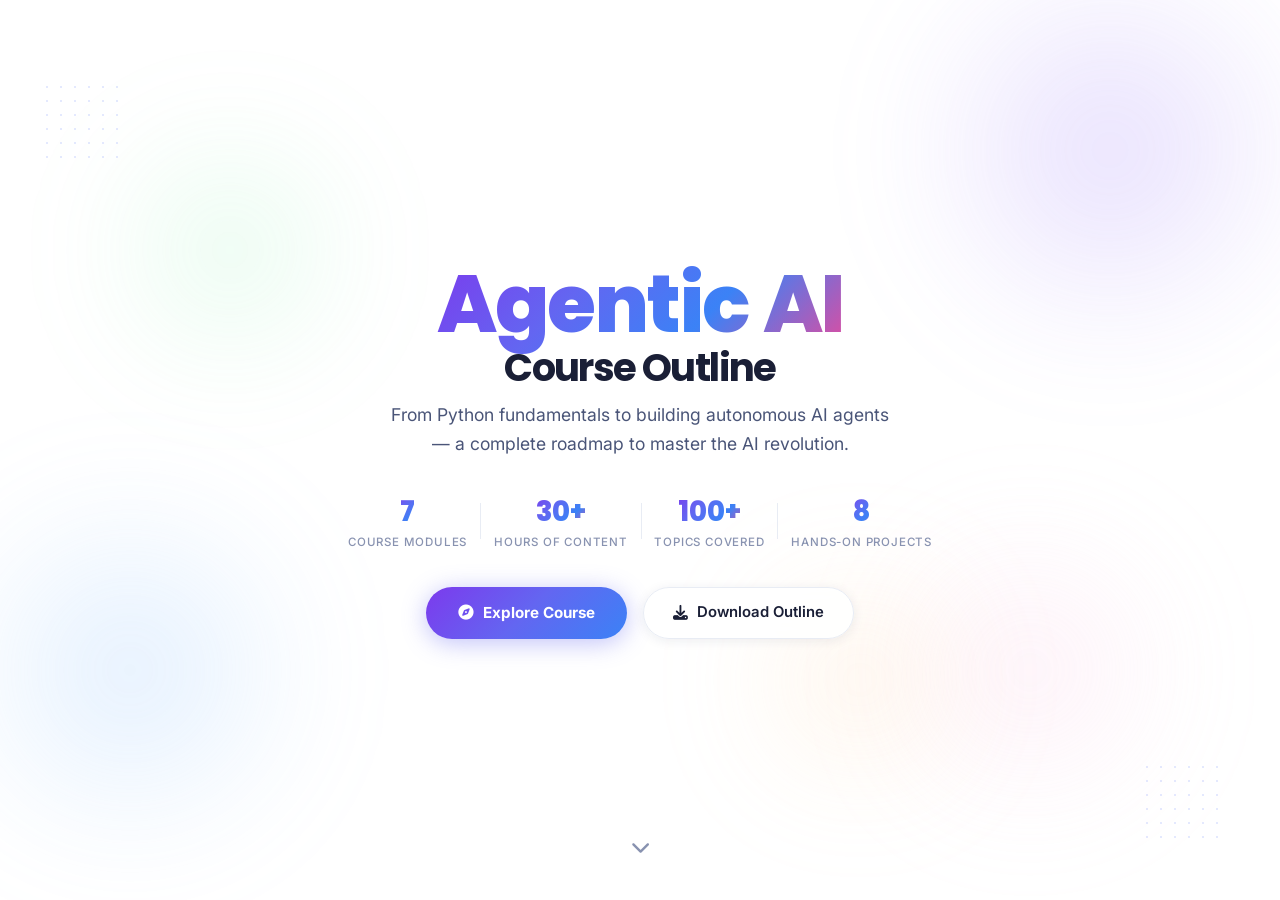
==== commit aecddf6f: "Add files via upload" ====
--- a/index.html
+++ b/index.html
@@ -10,14 +10,25 @@
 </head>
 <body>
 
-<!-- HERO -->
+<!-- HERO — landing page only -->
 <header class="hero">
-  <div class="hero-bg"></div>
+  <div class="hero-bg">
+    <div class="blob blob-purple"></div>
+    <div class="blob blob-blue"></div>
+    <div class="blob blob-green"></div>
+    <div class="blob blob-pink"></div>
+    <div class="blob blob-peach"></div>
+    <div class="dots dots-br"></div>
+    <div class="dots dots-tl"></div>
+  </div>
+
   <div class="hero-content">
-    <div class="hero-badge">🤖 Complete AI Engineering Track for CA Students</div>
-    <p class="hero-eyebrow">27 Days &bull; 7 Modules &bull; 8 Projects</p>
-    <h1 class="hero-title"><strong class="gradient-text-hero">Agentic AI</strong><br/><span class="hero-subtitle-line">Course Outline</span></h1>
+    <h1 class="hero-title">
+      <strong class="gradient-text-hero">Agentic AI</strong><br/>
+      <span class="hero-subtitle-line">Course Outline</span>
+    </h1>
     <p class="hero-subtitle">From Python fundamentals to building autonomous AI agents — a complete roadmap to master the AI revolution.</p>
+
     <div class="hero-stats">
       <div class="stat"><span class="stat-num">7</span><span class="stat-label">Course Modules</span></div>
       <div class="stat-divider"></div>
@@ -27,1069 +38,21 @@
       <div class="stat-divider"></div>
       <div class="stat"><span class="stat-num">8</span><span class="stat-label">Hands-on Projects</span></div>
     </div>
-    <a href="agentic Ai course CA.docx" download class="download-btn">
-      <i class="fa fa-download"></i> Download Course Outline
-    </a>
+
+    <div class="hero-cta-row">
+      <a href="features.html" class="cta-primary">
+        <i class="fa fa-compass"></i> Explore Course
+      </a>
+      <a href="agentic Ai course CA.docx" download class="cta-secondary">
+        <i class="fa fa-download"></i> Download Outline
+      </a>
+    </div>
   </div>
-  <div class="hero-scroll"><i class="fa fa-chevron-down"></i></div>
+
+  <a href="features.html" class="hero-scroll" aria-label="Go to course details">
+    <i class="fa fa-chevron-down"></i>
+  </a>
 </header>
 
-<!-- LAYOUT WRAPPER: sidebar + content -->
-<div class="page-layout" id="pageLayout">
-
-<!-- LEFT SIDEBAR NAV -->
-<nav class="side-nav" id="sideNav">
-  <div class="side-nav-inner">
-    <button class="tab-btn active" data-tab="modules">
-      <i class="fa fa-cubes"></i><span>Modules</span>
-    </button>
-    <button class="tab-btn" data-tab="timeline">
-      <i class="fa fa-route"></i><span>Timeline</span>
-    </button>
-    <button class="tab-btn" data-tab="breakdown">
-      <i class="fa fa-chart-bar"></i><span>Breakdown</span>
-    </button>
-    <button class="tab-btn" data-tab="outcomes">
-      <i class="fa fa-star"></i><span>Outcomes</span>
-    </button>
-  </div>
-</nav>
-
-<!-- MOBILE TAB NAV (visible on small screens) -->
-<nav class="tab-nav-mobile" id="tabNavMobile">
-  <div class="tab-nav-inner">
-    <button class="tab-btn active" data-tab="modules">
-      <i class="fa fa-cubes"></i><span>Modules</span>
-    </button>
-    <button class="tab-btn" data-tab="timeline">
-      <i class="fa fa-route"></i><span>Timeline</span>
-    </button>
-    <button class="tab-btn" data-tab="breakdown">
-      <i class="fa fa-chart-bar"></i><span>Breakdown</span>
-    </button>
-    <button class="tab-btn" data-tab="outcomes">
-      <i class="fa fa-star"></i><span>Outcomes</span>
-    </button>
-  </div>
-</nav>
-
-<!-- MAIN CONTENT AREA -->
-<main class="main-content">
-
-<!-- ===== TAB 1: MODULES ===== -->
-<section class="tab-section active" id="tab-modules">
-  <div class="section-header">
-    <h2>Course <span class="gradient-text">Modules</span></h2>
-    <p>Seven comprehensive modules taking you from Python basics to autonomous AI agents</p>
-  </div>
-  <div class="modules-stack">
-
-    <!-- Module 1 -->
-    <div class="module-card" data-color="blue">
-      <div class="module-header">
-        <div class="module-left">
-          <span class="module-num-badge">MODULE 1</span>
-          <div class="module-icon"><i class="fa fa-code"></i></div>
-        </div>
-        <div class="module-meta">
-          <h3>Python Fundamentals</h3>
-          <span class="module-library">Library: No library used</span>
-        </div>
-        <div class="module-toggle-wrap">
-          <span class="module-key-count">8 Key Topics</span>
-          <button class="expand-btn"><i class="fa fa-chevron-down"></i> Expand Topics</button>
-        </div>
-      </div>
-      <div class="module-body">
-        <div class="topic-group">
-          <h4><i class="fa fa-circle-dot"></i> Intro to AI &amp; Python Basics <span class="type-tag practical">PRACTICAL</span><span class="type-tag concept">CONCEPT</span></h4>
-          <ul>
-            <li>What is Python? / What is AI?</li><li>History of AI</li><li>Installing Python</li>
-            <li>VS Code / PyCharm / Jupyter Notebook</li><li>Google Colab</li>
-            <li>Python Interpreter &amp; Virtual Environments</li>
-          </ul>
-        </div>
-        <div class="topic-group">
-          <h4><i class="fa fa-circle-dot"></i> Variables &amp; Data Types <span class="type-tag concept">CONCEPT</span></h4>
-          <ul>
-            <li>Variables, Constants, Numbers, Strings</li><li>Boolean, Type Conversion, Input/Output</li>
-          </ul>
-        </div>
-        <div class="topic-group">
-          <h4><i class="fa fa-circle-dot"></i> Operators <span class="type-tag concept">CONCEPT</span></h4>
-          <ul><li>Arithmetic, Comparison, Assignment, Logical</li></ul>
-        </div>
-        <div class="topic-group">
-          <h4><i class="fa fa-circle-dot"></i> Control Flow <span class="type-tag practical">PRACTICAL</span></h4>
-          <ul><li>if / elif / else / switch (optional)</li></ul>
-        </div>
-        <div class="topic-group">
-          <h4><i class="fa fa-circle-dot"></i> Loops <span class="type-tag practical">PRACTICAL</span></h4>
-          <ul><li>for, while, break, continue, pass</li></ul>
-        </div>
-        <div class="topic-group">
-          <h4><i class="fa fa-circle-dot"></i> Functions <span class="type-tag practical">PRACTICAL</span></h4>
-          <ul><li>Definition, Parameters, Arguments, Return Values</li></ul>
-        </div>
-        <div class="topic-group">
-          <h4><i class="fa fa-circle-dot"></i> Data Structures <span class="type-tag practical">PRACTICAL</span></h4>
-          <ul><li>List, Tuple, Dictionary, Set</li></ul>
-        </div>
-        <div class="topic-group project-group">
-          <h4><i class="fa fa-rocket"></i> Module Project</h4>
-          <ul><li>Python Module Capstone Project</li></ul>
-        </div>
-      </div>
-    </div>
-
-    <!-- Module 2 -->
-    <div class="module-card" data-color="teal">
-      <div class="module-header">
-        <div class="module-left">
-          <span class="module-num-badge">MODULE 2</span>
-          <div class="module-icon"><i class="fa fa-chart-line"></i></div>
-        </div>
-        <div class="module-meta">
-          <h3>Data Analysis</h3>
-          <span class="module-library">Library: pandas, Matplotlib</span>
-        </div>
-        <div class="module-toggle-wrap">
-          <span class="module-key-count">5 Key Topics</span>
-          <button class="expand-btn"><i class="fa fa-chevron-down"></i> Expand Topics</button>
-        </div>
-      </div>
-      <div class="module-body">
-        <div class="topic-group">
-          <h4><i class="fa fa-circle-dot"></i> Statistics <span class="type-tag concept">CONCEPT</span></h4>
-          <ul><li>Descriptive Stats: Mean, Median, Mode</li><li>Variance, Standard Deviation</li><li>Inferential Statistics</li></ul>
-        </div>
-        <div class="topic-group">
-          <h4><i class="fa fa-circle-dot"></i> Data Preprocessing <span class="type-tag practical">PRACTICAL</span><span class="type-tag concept">CONCEPT</span></h4>
-          <ul><li>Missing Values, Duplicates, Outliers</li><li>Type Conversion, Encodings, Binning/Discretization</li></ul>
-        </div>
-        <div class="topic-group">
-          <h4><i class="fa fa-circle-dot"></i> Visualization <span class="type-tag practical">PRACTICAL</span></h4>
-          <ul><li>Histograms, Scatter, Bar, Pie, Line, Heatmaps</li></ul>
-        </div>
-        <div class="topic-group">
-          <h4><i class="fa fa-circle-dot"></i> Types of Analysis <span class="type-tag concept">CONCEPT</span></h4>
-          <ul><li>Descriptive, Diagnostic, Predictive</li><li>Prescriptive, Exploratory</li></ul>
-        </div>
-        <div class="topic-group project-group">
-          <h4><i class="fa fa-rocket"></i> Module Project</h4>
-          <ul><li>Data Analysis Capstone Project</li></ul>
-        </div>
-      </div>
-    </div>
-
-    <!-- Module 3 -->
-    <div class="module-card" data-color="orange">
-      <div class="module-header">
-        <div class="module-left">
-          <span class="module-num-badge">MODULE 3</span>
-          <div class="module-icon"><i class="fa fa-brain"></i></div>
-        </div>
-        <div class="module-meta">
-          <h3>Machine Learning</h3>
-          <span class="module-library">Library: scikit-learn</span>
-        </div>
-        <div class="module-toggle-wrap">
-          <span class="module-key-count">6 Key Topics</span>
-          <button class="expand-btn"><i class="fa fa-chevron-down"></i> Expand Topics</button>
-        </div>
-      </div>
-      <div class="module-body">
-        <div class="topic-group">
-          <h4><i class="fa fa-circle-dot"></i> Introduction <span class="type-tag concept">CONCEPT</span></h4>
-          <ul><li>AI, ML, Deep Learning overview</li><li>Supervised, Unsupervised, Reinforcement Learning</li><li>Data Science Life Cycle</li></ul>
-        </div>
-        <div class="topic-group">
-          <h4><i class="fa fa-circle-dot"></i> Regression <span class="type-tag practical">PRACTICAL</span><span class="type-tag concept">CONCEPT</span></h4>
-          <ul><li>Linear, Multiple, Polynomial Regression</li></ul>
-        </div>
-        <div class="topic-group">
-          <h4><i class="fa fa-circle-dot"></i> Classification <span class="type-tag practical">PRACTICAL</span></h4>
-          <ul><li>Logistic Regression, KNN, Decision Tree</li><li>Random Forest, SVM, Naive Bayes</li></ul>
-        </div>
-        <div class="topic-group">
-          <h4><i class="fa fa-circle-dot"></i> Clustering &amp; Dimensionality Reduction <span class="type-tag practical">PRACTICAL</span></h4>
-          <ul><li>K-Means, Hierarchical, Density-Based Clustering</li><li>PCA</li></ul>
-        </div>
-        <div class="topic-group">
-          <h4><i class="fa fa-circle-dot"></i> Model Evaluation <span class="type-tag concept">CONCEPT</span></h4>
-          <ul><li>Accuracy, Precision, Recall, F1, ROC, Confusion Matrix</li><li>Overfitting, Underfitting, Data Leakage, Regularization</li></ul>
-        </div>
-        <div class="topic-group project-group">
-          <h4><i class="fa fa-rocket"></i> Module Project</h4>
-          <ul><li>ML Capstone Project</li></ul>
-        </div>
-      </div>
-    </div>
-
-    <!-- Module 4 -->
-    <div class="module-card" data-color="purple">
-      <div class="module-header">
-        <div class="module-left">
-          <span class="module-num-badge">MODULE 4</span>
-          <div class="module-icon"><i class="fa fa-network-wired"></i></div>
-        </div>
-        <div class="module-meta">
-          <h3>Deep Learning</h3>
-          <span class="module-library">Library: TensorFlow</span>
-        </div>
-        <div class="module-toggle-wrap">
-          <span class="module-key-count">4 Key Topics</span>
-          <button class="expand-btn"><i class="fa fa-chevron-down"></i> Expand Topics</button>
-        </div>
-      </div>
-      <div class="module-body">
-        <div class="topic-group">
-          <h4><i class="fa fa-circle-dot"></i> Artificial Neural Networks <span class="type-tag concept">CONCEPT</span></h4>
-          <ul><li>Perceptron, Neuron, Activation Functions</li><li>Forward Pass, Backpropagation</li></ul>
-        </div>
-        <div class="topic-group">
-          <h4><i class="fa fa-circle-dot"></i> Types of Neural Networks <span class="type-tag concept">CONCEPT</span></h4>
-          <ul><li>ANN, DNN, CNN, RNN, LSTM</li></ul>
-        </div>
-        <div class="topic-group">
-          <h4><i class="fa fa-circle-dot"></i> Transfer Learning vs Fine Tuning <span class="type-tag practical">PRACTICAL</span></h4>
-          <ul><li>Pre-trained models, Fine-tuning strategies</li></ul>
-        </div>
-        <div class="topic-group project-group">
-          <h4><i class="fa fa-rocket"></i> Module Project</h4>
-          <ul><li>Deep Learning Capstone Project</li></ul>
-        </div>
-      </div>
-    </div>
-
-    <!-- Module 5 -->
-    <div class="module-card" data-color="pink">
-      <div class="module-header">
-        <div class="module-left">
-          <span class="module-num-badge">MODULE 5</span>
-          <div class="module-icon"><i class="fa fa-wand-magic-sparkles"></i></div>
-        </div>
-        <div class="module-meta">
-          <h3>Generative AI</h3>
-          <span class="module-library">Library: LLMs &middot; Prompting &middot; RAG</span>
-        </div>
-        <div class="module-toggle-wrap">
-          <span class="module-key-count">6 Key Topics</span>
-          <button class="expand-btn"><i class="fa fa-chevron-down"></i> Expand Topics</button>
-        </div>
-      </div>
-      <div class="module-body">
-        <div class="topic-group">
-          <h4><i class="fa fa-circle-dot"></i> Introduction <span class="type-tag concept">CONCEPT</span></h4>
-          <ul><li>What is Generative AI</li><li>Foundation Models, LLMs, Diffusion Models, Multimodal Models</li></ul>
-        </div>
-        <div class="topic-group">
-          <h4><i class="fa fa-circle-dot"></i> LLM Fundamentals <span class="type-tag concept">CONCEPT</span></h4>
-          <ul><li>Tokens, Tokenization, Embeddings, Context Window</li><li>Prompt, Completion, Temperature, Top-P, Top-K, Max Tokens</li><li>Hallucination, API</li></ul>
-        </div>
-        <div class="topic-group">
-          <h4><i class="fa fa-circle-dot"></i> Prompt Engineering <span class="type-tag practical">PRACTICAL</span></h4>
-          <ul><li>Zero/One/Few Shot, User &amp; System Prompt</li><li>Chain of Thought, Persona, Prompt Chaining, Structured Outputs</li></ul>
-        </div>
-        <div class="topic-group">
-          <h4><i class="fa fa-circle-dot"></i> RAG <span class="type-tag practical">PRACTICAL</span></h4>
-          <ul><li>Why RAG, Documents, Chunking, Embeddings</li><li>Vector Database, Retrieval, Re-ranking, Context Injection</li></ul>
-        </div>
-        <div class="topic-group">
-          <h4><i class="fa fa-circle-dot"></i> AI Evaluation <span class="type-tag concept">CONCEPT</span></h4>
-          <ul><li>Hallucination Detection, Groundedness, RAG Evaluation</li></ul>
-        </div>
-        <div class="topic-group project-group">
-          <h4><i class="fa fa-rocket"></i> Module Project</h4>
-          <ul><li>Generative AI Capstone Project</li></ul>
-        </div>
-      </div>
-    </div>
-
-    <!-- Module 6 -->
-    <div class="module-card" data-color="indigo">
-      <div class="module-header">
-        <div class="module-left">
-          <span class="module-num-badge">MODULE 6</span>
-          <div class="module-icon"><i class="fa fa-robot"></i></div>
-        </div>
-        <div class="module-meta">
-          <h3>Agentic AI</h3>
-          <span class="module-library">Library: LangChain &middot; LangGraph &middot; CrewAI</span>
-        </div>
-        <div class="module-toggle-wrap">
-          <span class="module-key-count">7 Key Topics</span>
-          <button class="expand-btn"><i class="fa fa-chevron-down"></i> Expand Topics</button>
-        </div>
-      </div>
-      <div class="module-body">
-        <div class="topic-group">
-          <h4><i class="fa fa-circle-dot"></i> Intro &amp; Agent Components <span class="type-tag concept">CONCEPT</span></h4>
-          <ul><li>What is an Agent, AI Assistant vs Agent</li><li>Agentic Workflow, Autonomous Systems</li><li>Planning, Memory, Reasoning, Reflection, Tool Use, Decision Making</li></ul>
-        </div>
-        <div class="topic-group">
-          <h4><i class="fa fa-circle-dot"></i> Types of Agents <span class="type-tag concept">CONCEPT</span></h4>
-          <ul><li>Reactive, Planning, Conversational, Tool Using, Multi-Agent</li></ul>
-        </div>
-        <div class="topic-group">
-          <h4><i class="fa fa-circle-dot"></i> Agent Architectures <span class="type-tag practical">PRACTICAL</span></h4>
-          <ul><li>ReAct, Plan and Execute, Reflection</li><li>Tree of Thoughts, Graph-Based Agents</li></ul>
-        </div>
-        <div class="topic-group">
-          <h4><i class="fa fa-circle-dot"></i> Memory <span class="type-tag concept">CONCEPT</span></h4>
-          <ul><li>Working, Conversation, Semantic, Long-term, Short-term</li><li>Episodic, Procedural, Knowledge Memory</li></ul>
-        </div>
-        <div class="topic-group">
-          <h4><i class="fa fa-circle-dot"></i> Tool Calling <span class="type-tag practical">PRACTICAL</span></h4>
-          <ul><li>Function Calling, Structured Outputs, JSON Schema</li><li>Tool Selection, Ranking, Routing, Validation</li></ul>
-        </div>
-        <div class="topic-group">
-          <h4><i class="fa fa-circle-dot"></i> Planning <span class="type-tag practical">PRACTICAL</span></h4>
-          <ul><li>Task &amp; Goal Decomposition, Hierarchical Planning</li><li>Sequential, Dynamic, Adaptive Planning</li></ul>
-        </div>
-        <div class="topic-group project-group">
-          <h4><i class="fa fa-rocket"></i> Module Project</h4>
-          <ul><li>Agentic AI Capstone Project</li></ul>
-        </div>
-      </div>
-    </div>
-
-    <!-- Module 7 -->
-    <div class="module-card" data-color="green">
-      <div class="module-header">
-        <div class="module-left">
-          <span class="module-num-badge">MODULE 7</span>
-          <div class="module-icon"><i class="fa fa-toolbox"></i></div>
-        </div>
-        <div class="module-meta">
-          <h3>AI Tools &amp; Grand Project</h3>
-          <span class="module-library">Library: ChatGPT &middot; Claude &middot; Copilot</span>
-        </div>
-        <div class="module-toggle-wrap">
-          <span class="module-key-count">2 Key Topics</span>
-          <button class="expand-btn"><i class="fa fa-chevron-down"></i> Expand Topics</button>
-        </div>
-      </div>
-      <div class="module-body">
-        <div class="topic-group">
-          <h4><i class="fa fa-circle-dot"></i> AI Tools Overview <span class="type-tag practical">PRACTICAL</span></h4>
-          <ul><li>ChatGPT, Claude</li><li>Excel Copilot, Hellowbooks.ai</li></ul>
-        </div>
-        <div class="topic-group project-group">
-          <h4><i class="fa fa-trophy"></i> Grand Final Project</h4>
-          <ul><li>End-to-end Agentic AI Application</li></ul>
-        </div>
-      </div>
-    </div>
-
-  </div><!-- /modules-stack -->
-</section>
-
-<!-- ===== TAB 2: TIMELINE ===== -->
-<section class="tab-section" id="tab-timeline">
-  <div class="section-header">
-    <h2>Learning <span class="gradient-text">Timeline</span></h2>
-    <p>A day-by-day pathway through the entire course — with daily, weekly and module checkpoints</p>
-  </div>
-
-  <div class="checkpoint-legend">
-    <span class="legend-item"><span class="cp-dot cp-daily"></span> Daily Checkpoint</span>
-    <span class="legend-item"><span class="cp-dot cp-weekly"></span> Weekly Checkpoint</span>
-    <span class="legend-item"><span class="cp-dot cp-module"></span> Module Checkpoint</span>
-  </div>
-
-  <div class="timeline-path">
-    <div class="tl-spine"></div>
-
-    <div class="week-label">Week 1 — Python Foundations</div>
-
-    <div class="timeline-row left">
-      <div class="tl-content">
-        <span class="tl-module-tag blue">Python</span>
-        <h4>Intro to Python &amp; AI, Variables, Operators</h4>
-      </div>
-      <div class="tl-connector"></div>
-      <div class="tl-node cp-daily" data-topics="What is Python &amp; AI | History of AI | Setup: VS Code, Jupyter, Colab | Variables &amp; Data Types | Operators">
-        <span class="node-day">Day 1</span>
-        <div class="node-pulse"></div>
-      </div>
-      <div class="tl-connector-right"></div>
-    </div>
-
-    <div class="timeline-row right">
-      <div class="tl-connector-left"></div>
-      <div class="tl-node cp-daily" data-topics="if / elif / else | switch (optional) | Conditional logic practice">
-        <span class="node-day">Day 2</span><div class="node-pulse"></div>
-      </div>
-      <div class="tl-connector"></div>
-      <div class="tl-content">
-        <span class="tl-module-tag blue">Python</span>
-        <h4>Control Flow</h4>
-      </div>
-    </div>
-
-    <div class="timeline-row left">
-      <div class="tl-content">
-        <span class="tl-module-tag blue">Python</span>
-        <h4>Loops</h4>
-      </div>
-      <div class="tl-connector"></div>
-      <div class="tl-node cp-daily" data-topics="for loops | while loops | break / continue / pass">
-        <span class="node-day">Day 3</span><div class="node-pulse"></div>
-      </div>
-      <div class="tl-connector-right"></div>
-    </div>
-
-    <div class="timeline-row right">
-      <div class="tl-connector-left"></div>
-      <div class="tl-node cp-daily" data-topics="Function definition | Parameters &amp; Arguments | Return values">
-        <span class="node-day">Day 4</span><div class="node-pulse"></div>
-      </div>
-      <div class="tl-connector"></div>
-      <div class="tl-content">
-        <span class="tl-module-tag blue">Python</span>
-        <h4>Functions</h4>
-      </div>
-    </div>
-
-    <div class="timeline-row left">
-      <div class="tl-content">
-        <span class="tl-module-tag blue">Python</span>
-        <h4>Data Structures + Stats Intro</h4>
-      </div>
-      <div class="tl-connector"></div>
-      <div class="tl-node cp-daily" data-topics="Lists, Tuples, Dictionaries, Sets | Descriptive Statistics | Mean, Median, Mode, Variance">
-        <span class="node-day">Day 5</span><div class="node-pulse"></div>
-      </div>
-      <div class="tl-connector-right"></div>
-    </div>
-
-    <div class="timeline-row right checkpoint-row">
-      <div class="tl-connector-left"></div>
-      <div class="tl-node cp-weekly" data-topics="Python Module Complete | Data Structures Mastered | Module Project: Python Capstone">
-        <span class="node-day">W1 ✓</span><div class="node-pulse"></div>
-      </div>
-      <div class="tl-connector"></div>
-      <div class="tl-content checkpoint-content">
-        <span class="tl-module-tag blue">Module 1 Complete</span>
-        <h4>📦 Python Module Project</h4>
-        <p class="cp-note">Weekly &amp; Module Checkpoint</p>
-      </div>
-    </div>
-
-    <div class="week-label">Week 2 — Data Analysis</div>
-
-    <div class="timeline-row left">
-      <div class="tl-content">
-        <span class="tl-module-tag teal">Data Analysis</span>
-        <h4>Preprocessing + Visualization</h4>
-      </div>
-      <div class="tl-connector"></div>
-      <div class="tl-node cp-daily" data-topics="Missing Values | Duplicate Handling | Outlier Detection | Histograms | Scatter &amp; Bar Charts">
-        <span class="node-day">Day 6</span><div class="node-pulse"></div>
-      </div>
-      <div class="tl-connector-right"></div>
-    </div>
-
-    <div class="timeline-row right">
-      <div class="tl-connector-left"></div>
-      <div class="tl-node cp-daily" data-topics="Type Conversion &amp; Encodings | Binning/Discretization | Types of Analysis: Descriptive, Diagnostic, Predictive, Prescriptive">
-        <span class="node-day">Day 7</span><div class="node-pulse"></div>
-      </div>
-      <div class="tl-connector"></div>
-      <div class="tl-content">
-        <span class="tl-module-tag teal">Data Analysis</span>
-        <h4>Preprocessing cont. + Analysis Types</h4>
-      </div>
-    </div>
-
-    <div class="timeline-row left checkpoint-row">
-      <div class="tl-content checkpoint-content">
-        <span class="tl-module-tag teal">Module 2 Complete</span>
-        <h4>📊 Data Analysis Project</h4>
-        <p class="cp-note">Module Checkpoint</p>
-      </div>
-      <div class="tl-connector"></div>
-      <div class="tl-node cp-module" data-topics="Data Analysis Module Complete | Pandas &amp; Matplotlib Proficiency | Module Project: Data Analysis Capstone">
-        <span class="node-day">M2 ✓</span><div class="node-pulse"></div>
-      </div>
-      <div class="tl-connector-right"></div>
-    </div>
-
-    <div class="timeline-row right">
-      <div class="tl-connector-left"></div>
-      <div class="tl-node cp-daily" data-topics="AI vs ML vs Deep Learning | Supervised / Unsupervised / Reinforcement Learning | Data Science Life Cycle">
-        <span class="node-day">Day 8</span><div class="node-pulse"></div>
-      </div>
-      <div class="tl-connector"></div>
-      <div class="tl-content">
-        <span class="tl-module-tag orange">Machine Learning</span>
-        <h4>ML Introduction</h4>
-      </div>
-    </div>
-
-    <div class="timeline-row left">
-      <div class="tl-content">
-        <span class="tl-module-tag orange">Machine Learning</span>
-        <h4>Regression Algorithms</h4>
-      </div>
-      <div class="tl-connector"></div>
-      <div class="tl-node cp-daily" data-topics="Linear Regression | Multiple Regression | Polynomial Regression">
-        <span class="node-day">Day 9</span><div class="node-pulse"></div>
-      </div>
-      <div class="tl-connector-right"></div>
-    </div>
-
-    <div class="timeline-row right checkpoint-row">
-      <div class="tl-connector-left"></div>
-      <div class="tl-node cp-weekly" data-topics="ML Foundations Solid | Regression Understanding | Ready for Classification">
-        <span class="node-day">W2 ✓</span><div class="node-pulse"></div>
-      </div>
-      <div class="tl-connector"></div>
-      <div class="tl-content checkpoint-content">
-        <span class="tl-module-tag orange">Week 2 Done</span>
-        <h4>📅 Weekly Review &amp; Consolidation</h4>
-        <p class="cp-note">Weekly Checkpoint</p>
-      </div>
-    </div>
-
-    <div class="week-label">Week 3 — ML &amp; Deep Learning</div>
-
-    <div class="timeline-row left">
-      <div class="tl-content">
-        <span class="tl-module-tag orange">Machine Learning</span>
-        <h4>Classification Algorithms</h4>
-      </div>
-      <div class="tl-connector"></div>
-      <div class="tl-node cp-daily" data-topics="Logistic Regression | KNN | Decision Tree | Random Forest | SVM | Naive Bayes">
-        <span class="node-day">Day 10</span><div class="node-pulse"></div>
-      </div>
-      <div class="tl-connector-right"></div>
-    </div>
-
-    <div class="timeline-row right">
-      <div class="tl-connector-left"></div>
-      <div class="tl-node cp-daily" data-topics="K-Means Clustering | Hierarchical Clustering | Density-Based Clustering | PCA">
-        <span class="node-day">Day 11</span><div class="node-pulse"></div>
-      </div>
-      <div class="tl-connector"></div>
-      <div class="tl-content">
-        <span class="tl-module-tag orange">Machine Learning</span>
-        <h4>Clustering &amp; Dimensionality Reduction</h4>
-      </div>
-    </div>
-
-    <div class="timeline-row left">
-      <div class="tl-content">
-        <span class="tl-module-tag orange">Machine Learning</span>
-        <h4>Model Evaluation &amp; ML Problems</h4>
-      </div>
-      <div class="tl-connector"></div>
-      <div class="tl-node cp-daily" data-topics="Accuracy, Precision, Recall, F1 | ROC Curve | Confusion Matrix | Overfitting | Underfitting | Regularization">
-        <span class="node-day">Day 12</span><div class="node-pulse"></div>
-      </div>
-      <div class="tl-connector-right"></div>
-    </div>
-
-    <div class="timeline-row right checkpoint-row">
-      <div class="tl-connector-left"></div>
-      <div class="tl-node cp-module" data-topics="ML Module Complete | scikit-learn Proficiency | Module Project: ML Capstone">
-        <span class="node-day">M3 ✓</span><div class="node-pulse"></div>
-      </div>
-      <div class="tl-connector"></div>
-      <div class="tl-content checkpoint-content">
-        <span class="tl-module-tag orange">Module 3 Complete</span>
-        <h4>🤖 ML Project</h4>
-        <p class="cp-note">Module Checkpoint</p>
-      </div>
-    </div>
-
-    <div class="timeline-row left">
-      <div class="tl-content">
-        <span class="tl-module-tag purple">Deep Learning</span>
-        <h4>Artificial Neural Networks</h4>
-      </div>
-      <div class="tl-connector"></div>
-      <div class="tl-node cp-daily" data-topics="Perceptron &amp; Neuron | Activation Functions | Forward Pass | Backpropagation">
-        <span class="node-day">Day 13</span><div class="node-pulse"></div>
-      </div>
-      <div class="tl-connector-right"></div>
-    </div>
-
-    <div class="timeline-row right">
-      <div class="tl-connector-left"></div>
-      <div class="tl-node cp-daily" data-topics="ANN | DNN | CNN | RNN | LSTM">
-        <span class="node-day">Day 14</span><div class="node-pulse"></div>
-      </div>
-      <div class="tl-connector"></div>
-      <div class="tl-content">
-        <span class="tl-module-tag purple">Deep Learning</span>
-        <h4>Types of Neural Networks</h4>
-      </div>
-    </div>
-
-    <div class="timeline-row left checkpoint-row">
-      <div class="tl-content checkpoint-content">
-        <span class="tl-module-tag purple">Week 3 Done</span>
-        <h4>📅 Weekly Review &amp; Consolidation</h4>
-        <p class="cp-note">Weekly Checkpoint</p>
-      </div>
-      <div class="tl-connector"></div>
-      <div class="tl-node cp-weekly" data-topics="Deep Learning Foundations | Neural Network Types Mastered | Heading into Transfer Learning">
-        <span class="node-day">W3 ✓</span><div class="node-pulse"></div>
-      </div>
-      <div class="tl-connector-right"></div>
-    </div>
-
-    <div class="week-label">Week 4 — Deep Learning &amp; Generative AI</div>
-
-    <div class="timeline-row right">
-      <div class="tl-connector-left"></div>
-      <div class="tl-node cp-daily" data-topics="Transfer Learning concepts | Fine-Tuning strategies | Pre-trained model usage">
-        <span class="node-day">Day 15</span><div class="node-pulse"></div>
-      </div>
-      <div class="tl-connector"></div>
-      <div class="tl-content">
-        <span class="tl-module-tag purple">Deep Learning</span>
-        <h4>Transfer Learning vs Fine Tuning</h4>
-      </div>
-    </div>
-
-    <div class="timeline-row left checkpoint-row">
-      <div class="tl-content checkpoint-content">
-        <span class="tl-module-tag purple">Module 4 Complete</span>
-        <h4>🧠 Deep Learning Project</h4>
-        <p class="cp-note">Module Checkpoint</p>
-      </div>
-      <div class="tl-connector"></div>
-      <div class="tl-node cp-module" data-topics="Deep Learning Module Complete | TensorFlow Proficiency | Module Project: DL Capstone">
-        <span class="node-day">M4 ✓</span><div class="node-pulse"></div>
-      </div>
-      <div class="tl-connector-right"></div>
-    </div>
-
-    <div class="timeline-row right">
-      <div class="tl-connector-left"></div>
-      <div class="tl-node cp-daily" data-topics="What is Generative AI | Foundation Models | LLMs | Diffusion Models | Multimodal Models">
-        <span class="node-day">Day 16</span><div class="node-pulse"></div>
-      </div>
-      <div class="tl-connector"></div>
-      <div class="tl-content">
-        <span class="tl-module-tag pink">Generative AI</span>
-        <h4>Introduction to Generative AI</h4>
-      </div>
-    </div>
-
-    <div class="timeline-row left">
-      <div class="tl-content">
-        <span class="tl-module-tag pink">Generative AI</span>
-        <h4>LLM Fundamentals</h4>
-      </div>
-      <div class="tl-connector"></div>
-      <div class="tl-node cp-daily" data-topics="Tokens, Tokenization, Embeddings | Context Window | Prompt &amp; Completion | Temperature, Top-P, Top-K | Hallucination, API">
-        <span class="node-day">Day 17</span><div class="node-pulse"></div>
-      </div>
-      <div class="tl-connector-right"></div>
-    </div>
-
-    <div class="timeline-row right">
-      <div class="tl-connector-left"></div>
-      <div class="tl-node cp-daily" data-topics="Zero/One/Few Shot Prompting | User &amp; System Prompts | Chain of Thought | Persona, Prompt Chaining | Structured Outputs">
-        <span class="node-day">Day 18</span><div class="node-pulse"></div>
-      </div>
-      <div class="tl-connector"></div>
-      <div class="tl-content">
-        <span class="tl-module-tag pink">Generative AI</span>
-        <h4>Prompt Engineering</h4>
-      </div>
-    </div>
-
-    <div class="timeline-row left checkpoint-row">
-      <div class="tl-content checkpoint-content">
-        <span class="tl-module-tag pink">Week 4 Done</span>
-        <h4>📅 Weekly Review &amp; Consolidation</h4>
-        <p class="cp-note">Weekly Checkpoint</p>
-      </div>
-      <div class="tl-connector"></div>
-      <div class="tl-node cp-weekly" data-topics="GenAI Foundations Strong | Prompting Skills Built | Moving to RAG">
-        <span class="node-day">W4 ✓</span><div class="node-pulse"></div>
-      </div>
-      <div class="tl-connector-right"></div>
-    </div>
-
-    <div class="week-label">Week 5 — RAG, Agentic AI &amp; Tools</div>
-
-    <div class="timeline-row right">
-      <div class="tl-connector-left"></div>
-      <div class="tl-node cp-daily" data-topics="Why RAG | Documents &amp; Chunking | Embeddings | Vector Database | Retrieval | Re-ranking | Context Injection">
-        <span class="node-day">Day 19</span><div class="node-pulse"></div>
-      </div>
-      <div class="tl-connector"></div>
-      <div class="tl-content">
-        <span class="tl-module-tag pink">Generative AI</span>
-        <h4>RAG — Retrieval Augmented Generation</h4>
-      </div>
-    </div>
-
-    <div class="timeline-row left">
-      <div class="tl-content">
-        <span class="tl-module-tag pink">Generative AI</span>
-        <h4>AI Evaluation</h4>
-      </div>
-      <div class="tl-connector"></div>
-      <div class="tl-node cp-daily" data-topics="Hallucination Detection | Groundedness | RAG Evaluation">
-        <span class="node-day">Day 20</span><div class="node-pulse"></div>
-      </div>
-      <div class="tl-connector-right"></div>
-    </div>
-
-    <div class="timeline-row right checkpoint-row">
-      <div class="tl-connector-left"></div>
-      <div class="tl-node cp-module" data-topics="Generative AI Module Complete | LLM &amp; Prompting Mastered | Module Project: GenAI Capstone">
-        <span class="node-day">M5 ✓</span><div class="node-pulse"></div>
-      </div>
-      <div class="tl-connector"></div>
-      <div class="tl-content checkpoint-content">
-        <span class="tl-module-tag pink">Module 5 Complete</span>
-        <h4>✨ Generative AI Project</h4>
-        <p class="cp-note">Module Checkpoint</p>
-      </div>
-    </div>
-
-    <div class="timeline-row left">
-      <div class="tl-content">
-        <span class="tl-module-tag indigo">Agentic AI</span>
-        <h4>Intro &amp; Agent Components</h4>
-      </div>
-      <div class="tl-connector"></div>
-      <div class="tl-node cp-daily" data-topics="What is an Agent | AI Assistant vs Agent | Agentic Workflow | Autonomous Systems | Planning, Memory, Reasoning, Reflection, Tool Use">
-        <span class="node-day">Day 21</span><div class="node-pulse"></div>
-      </div>
-      <div class="tl-connector-right"></div>
-    </div>
-
-    <div class="timeline-row right">
-      <div class="tl-connector-left"></div>
-      <div class="tl-node cp-daily" data-topics="Reactive Agents | Planning Agents | Conversational Agents | Tool Using Agents | Multi-Agent Systems">
-        <span class="node-day">Day 22</span><div class="node-pulse"></div>
-      </div>
-      <div class="tl-connector"></div>
-      <div class="tl-content">
-        <span class="tl-module-tag indigo">Agentic AI</span>
-        <h4>Types of Agents</h4>
-      </div>
-    </div>
-
-    <div class="timeline-row left checkpoint-row">
-      <div class="tl-content checkpoint-content">
-        <span class="tl-module-tag indigo">Week 5 Done</span>
-        <h4>📅 Weekly Review &amp; Consolidation</h4>
-        <p class="cp-note">Weekly Checkpoint</p>
-      </div>
-      <div class="tl-connector"></div>
-      <div class="tl-node cp-weekly" data-topics="Agent Fundamentals Solid | Ready for Architectures | Good Progress!">
-        <span class="node-day">W5 ✓</span><div class="node-pulse"></div>
-      </div>
-      <div class="tl-connector-right"></div>
-    </div>
-
-    <div class="week-label">Week 6 — Advanced Agentic AI</div>
-
-    <div class="timeline-row right">
-      <div class="tl-connector-left"></div>
-      <div class="tl-node cp-daily" data-topics="ReAct Architecture | Plan and Execute | Reflection Architecture | Tree of Thoughts | Graph-Based Agents">
-        <span class="node-day">Day 23</span><div class="node-pulse"></div>
-      </div>
-      <div class="tl-connector"></div>
-      <div class="tl-content">
-        <span class="tl-module-tag indigo">Agentic AI</span>
-        <h4>Agent Architectures</h4>
-      </div>
-    </div>
-
-    <div class="timeline-row left">
-      <div class="tl-content">
-        <span class="tl-module-tag indigo">Agentic AI</span>
-        <h4>Memory Systems</h4>
-      </div>
-      <div class="tl-connector"></div>
-      <div class="tl-node cp-daily" data-topics="Working Memory | Conversation Memory | Semantic Memory | Long-term / Short-term Memory | Episodic, Procedural Memory">
-        <span class="node-day">Day 24</span><div class="node-pulse"></div>
-      </div>
-      <div class="tl-connector-right"></div>
-    </div>
-
-    <div class="timeline-row right">
-      <div class="tl-connector-left"></div>
-      <div class="tl-node cp-daily" data-topics="Function Calling | Structured Outputs | JSON Schema | Tool Selection, Ranking, Routing, Validation">
-        <span class="node-day">Day 25</span><div class="node-pulse"></div>
-      </div>
-      <div class="tl-connector"></div>
-      <div class="tl-content">
-        <span class="tl-module-tag indigo">Agentic AI</span>
-        <h4>Tool Calling</h4>
-      </div>
-    </div>
-
-    <div class="timeline-row left">
-      <div class="tl-content">
-        <span class="tl-module-tag indigo">Agentic AI</span>
-        <h4>Planning</h4>
-      </div>
-      <div class="tl-connector"></div>
-      <div class="tl-node cp-daily" data-topics="Task Planning &amp; Decomposition | Goal Decomposition | Hierarchical Planning | Sequential, Dynamic, Adaptive Planning">
-        <span class="node-day">Day 26</span><div class="node-pulse"></div>
-      </div>
-      <div class="tl-connector-right"></div>
-    </div>
-
-    <div class="timeline-row right checkpoint-row">
-      <div class="tl-connector-left"></div>
-      <div class="tl-node cp-module" data-topics="Agentic AI Module Complete | LangChain &amp; LangGraph | Module Project: Agentic AI Capstone">
-        <span class="node-day">M6 ✓</span><div class="node-pulse"></div>
-      </div>
-      <div class="tl-connector"></div>
-      <div class="tl-content checkpoint-content">
-        <span class="tl-module-tag indigo">Module 6 Complete</span>
-        <h4>🤖 Agentic AI Project</h4>
-        <p class="cp-note">Module Checkpoint</p>
-      </div>
-    </div>
-
-    <div class="timeline-row left">
-      <div class="tl-content">
-        <span class="tl-module-tag green">AI Tools</span>
-        <h4>AI Tools Overview</h4>
-      </div>
-      <div class="tl-connector"></div>
-      <div class="tl-node cp-daily" data-topics="ChatGPT | Claude | Excel Copilot | Hellowbooks.ai">
-        <span class="node-day">Day 27</span><div class="node-pulse"></div>
-      </div>
-      <div class="tl-connector-right"></div>
-    </div>
-
-    <div class="timeline-row right checkpoint-row final-checkpoint">
-      <div class="tl-connector-left"></div>
-      <div class="tl-node cp-module" data-topics="Course Complete! | All 7 Modules Mastered | Grand Final Project: End-to-end Agentic AI Application">
-        <span class="node-day">🏆</span><div class="node-pulse"></div>
-      </div>
-      <div class="tl-connector"></div>
-      <div class="tl-content checkpoint-content">
-        <span class="tl-module-tag green">Course Complete</span>
-        <h4>🏆 Grand Final Project</h4>
-        <p class="cp-note">Final Module Checkpoint — You did it!</p>
-      </div>
-    </div>
-
-  </div><!-- /timeline-path -->
-</section>
-
-<!-- ===== TAB 3: BREAKDOWN ===== -->
-<section class="tab-section" id="tab-breakdown">
-  <div class="section-header">
-    <h2>Course <span class="gradient-text">Breakdown</span></h2>
-    <p>How the course time is distributed across learning categories</p>
-  </div>
-
-  <div class="breakdown-container">
-    <div class="breakdown-bar-wrapper">
-      <div class="breakdown-bar" id="breakdownBar">
-        <div class="bar-segment" data-type="concept" data-pct="35" style="width:35%">
-          <span class="bar-label">Concept 35%</span>
-        </div>
-        <div class="bar-segment" data-type="practical" style="width:30%" data-pct="30">
-          <span class="bar-label">Practical 30%</span>
-        </div>
-        <div class="bar-segment" data-type="development" style="width:20%" data-pct="20">
-          <span class="bar-label">Dev 20%</span>
-        </div>
-        <div class="bar-segment" data-type="ai" style="width:15%" data-pct="15">
-          <span class="bar-label">AI 15%</span>
-        </div>
-      </div>
-    </div>
-
-    <!-- Topic panel shown on click -->
-    <div class="breakdown-topic-panel" id="breakdownTopicPanel">
-      <div class="btp-placeholder">
-        <i class="fa fa-hand-pointer"></i>
-        <p>Click any segment of the bar above to explore topics in that category</p>
-      </div>
-    </div>
-
-    <div class="breakdown-legend">
-      <div class="bl-item" data-type="concept">
-        <div class="bl-color concept"></div>
-        <div class="bl-info">
-          <strong>Concept</strong>
-          <span>35% — Theory, fundamentals, architecture understanding</span>
-        </div>
-        <div class="bl-pct">35%</div>
-      </div>
-      <div class="bl-item" data-type="practical">
-        <div class="bl-color practical"></div>
-        <div class="bl-info">
-          <strong>Practical</strong>
-          <span>30% — Coding labs, exercises, model training</span>
-        </div>
-        <div class="bl-pct">30%</div>
-      </div>
-      <div class="bl-item" data-type="development">
-        <div class="bl-color development"></div>
-        <div class="bl-info">
-          <strong>Development</strong>
-          <span>20% — Module projects, capstone applications</span>
-        </div>
-        <div class="bl-pct">20%</div>
-      </div>
-      <div class="bl-item" data-type="ai">
-        <div class="bl-color ai"></div>
-        <div class="bl-info">
-          <strong>AI Usage</strong>
-          <span>15% — Real AI tools, API integration, LLM workflows</span>
-        </div>
-        <div class="bl-pct">15%</div>
-      </div>
-    </div>
-
-    <div class="breakdown-cards">
-      <div class="bk-card concept">
-        <div class="bk-icon"><i class="fa fa-lightbulb"></i></div>
-        <h3>Concept</h3>
-        <div class="bk-pct">35%</div>
-        <p>Deep theoretical foundations across all 7 modules — from Python basics to agent architectures.</p>
-      </div>
-      <div class="bk-card practical">
-        <div class="bk-icon"><i class="fa fa-laptop-code"></i></div>
-        <h3>Practical</h3>
-        <div class="bk-pct">30%</div>
-        <p>Daily coding sessions, model training, prompt labs, RAG pipelines and more.</p>
-      </div>
-      <div class="bk-card development">
-        <div class="bk-icon"><i class="fa fa-rocket"></i></div>
-        <h3>Development</h3>
-        <div class="bk-pct">20%</div>
-        <p>7 module projects + grand final project. Build real-world AI applications.</p>
-      </div>
-      <div class="bk-card ai">
-        <div class="bk-icon"><i class="fa fa-robot"></i></div>
-        <h3>AI Usage</h3>
-        <div class="bk-pct">15%</div>
-        <p>Hands-on with ChatGPT, Claude, Copilot and custom LLM API integrations.</p>
-      </div>
-    </div>
-  </div>
-</section>
-
-<!-- ===== TAB 4: OUTCOMES ===== -->
-<section class="tab-section" id="tab-outcomes">
-  <div class="section-header">
-    <h2>Learning <span class="gradient-text">Outcomes</span></h2>
-    <p>How this course transforms your career as a CA student &amp; professional</p>
-  </div>
-
-  <div class="outcomes-container">
-    <div class="outcome-track">
-
-      <div class="outcome-card" data-num="01">
-        <div class="oc-icon"><i class="fa fa-file-invoice"></i></div>
-        <div class="oc-body">
-          <span class="oc-tag">Audit &amp; Assurance</span>
-          <h3>Automate Audit Data Testing with Python</h3>
-          <p>Write Python scripts to process large transaction datasets, flag anomalies, and test 100% of audit samples — replacing manual spot-checking and dramatically reducing audit risk.</p>
-        </div>
-        <div class="oc-number">01</div>
-      </div>
-
-      <div class="outcome-card" data-num="02">
-        <div class="oc-icon"><i class="fa fa-chart-pie"></i></div>
-        <div class="oc-body">
-          <span class="oc-tag">Financial Analysis</span>
-          <h3>Build Real Financial Analysis Dashboards</h3>
-          <p>Use pandas and matplotlib to clean, analyse, and visualise financial statements, cash flows, and ratio trends — producing board-ready reports in minutes instead of days.</p>
-        </div>
-        <div class="oc-number">02</div>
-      </div>
-
-      <div class="outcome-card" data-num="03">
-        <div class="oc-icon"><i class="fa fa-magnifying-glass-chart"></i></div>
-        <div class="oc-body">
-          <span class="oc-tag">Fraud Detection</span>
-          <h3>Build ML-Powered Fraud Detection Models</h3>
-          <p>Train classification and anomaly-detection models on accounting data to identify unusual journal entries, revenue manipulation, and expense fraud — skills that directly apply in forensic accounting and risk advisory.</p>
-        </div>
-        <div class="oc-number">03</div>
-      </div>
-
-      <div class="outcome-card" data-num="04">
-        <div class="oc-icon"><i class="fa fa-brain"></i></div>
-        <div class="oc-body">
-          <span class="oc-tag">Predictive Modelling</span>
-          <h3>Forecast Business Performance &amp; Risk</h3>
-          <p>Apply deep learning and regression models to predict cash flow shortfalls, credit default risk, and revenue forecasts — giving your clients data-driven advisory that competitors cannot match.</p>
-        </div>
-        <div class="oc-number">04</div>
-      </div>
-
-      <div class="outcome-card" data-num="05">
-        <div class="oc-icon"><i class="fa fa-wand-magic-sparkles"></i></div>
-        <div class="oc-body">
-          <span class="oc-tag">AI-Assisted Work</span>
-          <h3>Draft Reports &amp; Memos 10× Faster with LLMs</h3>
-          <p>Master prompt engineering to generate audit reports, tax memos, client summaries, and engagement letters using ChatGPT and Claude — cutting documentation time by 60–80% while maintaining professional accuracy.</p>
-        </div>
-        <div class="oc-number">05</div>
-      </div>
-
-      <div class="outcome-card" data-num="06">
-        <div class="oc-icon"><i class="fa fa-database"></i></div>
-        <div class="oc-body">
-          <span class="oc-tag">Knowledge Management</span>
-          <h3>Build a RAG System Over Your Firm's Documents</h3>
-          <p>Create a retrieval-augmented AI assistant trained on your firm's tax rulings, audit standards, and client files — enabling instant, cited answers to complex technical questions without manual research.</p>
-        </div>
-        <div class="oc-number">06</div>
-      </div>
-
-      <div class="outcome-card" data-num="07">
-        <div class="oc-icon"><i class="fa fa-robot"></i></div>
-        <div class="oc-body">
-          <span class="oc-tag">Workflow Automation</span>
-          <h3>Deploy AI Agents to Automate Repetitive Workflows</h3>
-          <p>Build autonomous agents using LangChain and LangGraph that can reconcile bank statements, extract data from PDFs, send compliance reminders, and update records — freeing you from low-value tasks entirely.</p>
-        </div>
-        <div class="oc-number">07</div>
-      </div>
-
-      <div class="outcome-card featured" data-num="🏆">
-        <div class="oc-icon"><i class="fa fa-trophy"></i></div>
-        <div class="oc-body">
-          <span class="oc-tag">Career Differentiation</span>
-          <h3>Position Yourself as an AI-Native CA</h3>
-          <p>Graduate with a portfolio of 8 real projects — fraud detection tools, financial dashboards, RAG systems, and agentic workflows — that prove your ability to lead AI adoption in accounting firms, corporates, and Big 4 advisory roles.</p>
-        </div>
-        <div class="oc-number">🏆</div>
-      </div>
-
-    </div>
-  </div>
-</section>
-
-</main>
-</div><!-- /page-layout -->
-
-<!-- TOOLTIP for timeline -->
-<div class="tl-tooltip" id="tlTooltip"></div>
-
-<footer class="site-footer">
-  <div class="footer-inner">
-    <p>Agentic AI Course &copy; 2025 &nbsp;&middot;&nbsp; Complete AI Engineering Track for CA Students</p>
-    <a href="agentic Ai course CA.docx" download class="footer-dl">
-      <i class="fa fa-download"></i> Download Full Outline
-    </a>
-  </div>
-</footer>
-
-<script src="script.js"></script>
 </body>
 </html>
--- a/styles.css
+++ b/styles.css
@@ -1,1273 +1,501 @@
 /* ===== RESET & BASE ===== */
-*, *::before, *::after { box-sizing: border-box; margin: 0; padding: 0; }
-
-:root {
-  --white: #ffffff;
-  --bg: #f4f5fb;
-  --surface: #ffffff;
-  --border: #e8ecf4;
-  --text: #1a1f36;
-  --text-2: #4a5578;
-  --text-3: #8892b0;
-  --shadow: 0 4px 24px rgba(30,40,80,0.08);
-  --shadow-lg: 0 12px 40px rgba(30,40,80,0.14);
-  --radius: 16px;
-  --radius-sm: 10px;
-  --sidebar-w: 200px;
-
-  /* Module colours */
-  --blue:   #2563eb; --blue-light: #eff6ff;
-  --teal:   #0d9488; --teal-light: #f0fdfa;
-  --orange: #ea580c; --orange-light: #fff7ed;
-  --purple: #7c3aed; --purple-light: #f5f3ff;
-  --pink:   #db2777; --pink-light: #fdf2f8;
-  --indigo: #4338ca; --indigo-light: #eef2ff;
-  --green:  #16a34a; --green-light: #f0fdf4;
-
-  /* Breakdown bar colours */
-  --concept:   #eab308;
-  --practical: #7c3aed;
-  --dev-color: #4ade80;
-  --ai-color:  #3b82f6;
-
-  /* Checkpoint colours */
-  --cp-daily:  #6366f1;
-  --cp-weekly: #f59e0b;
-  --cp-module: #10b981;
-}
-
-html { scroll-behavior: smooth; }
-
-body {
-  font-family: 'Inter', sans-serif;
-  background: var(--bg);
-  color: var(--text);
-  line-height: 1.6;
-  overflow-x: hidden;
-}
-
-/* ===== GRADIENT TEXTS ===== */
-.gradient-text {
-  background: linear-gradient(135deg, #6366f1, #8b5cf6, #06b6d4);
-  -webkit-background-clip: text;
-  -webkit-text-fill-color: transparent;
-  background-clip: text;
-}
-
-.gradient-text-hero {
-  background: linear-gradient(135deg, #7c3aed 0%, #6366f1 35%, #3b82f6 65%, #ec4899 100%);
-  -webkit-background-clip: text;
-  -webkit-text-fill-color: transparent;
-  background-clip: text;
-  font-weight: 800;
-}
+*,*::before,*::after{box-sizing:border-box;margin:0;padding:0}
+:root{
+  --bg:#f4f5fb; --surface:#fff; --border:#e8ecf4;
+  --text:#1a1f36; --text-2:#4a5578; --text-3:#8892b0;
+  --shadow:0 4px 24px rgba(30,40,80,.08); --shadow-lg:0 12px 40px rgba(30,40,80,.14);
+  --radius:16px; --radius-sm:10px;
+  --blue:#2563eb;   --blue-light:#eff6ff;
+  --teal:#0d9488;   --teal-light:#f0fdfa;
+  --orange:#ea580c; --orange-light:#fff7ed;
+  --purple:#7c3aed; --purple-light:#f5f3ff;
+  --pink:#db2777;   --pink-light:#fdf2f8;
+  --indigo:#4338ca; --indigo-light:#eef2ff;
+  --green:#16a34a;  --green-light:#f0fdf4;
+  --concept:#eab308; --practical:#7c3aed; --dev-color:#4ade80; --ai-color:#3b82f6;
+  --cp-daily:#6366f1; --cp-weekly:#f59e0b; --cp-module:#10b981;
+  --panel-w:220px; --panel-w-collapsed:56px;
+}
+html{scroll-behavior:smooth}
+body{font-family:'Inter',sans-serif;background:var(--bg);color:var(--text);line-height:1.6;overflow-x:hidden}
+
+/* ===== GRADIENT TEXT ===== */
+.gradient-text{background:linear-gradient(135deg,#6366f1,#8b5cf6,#06b6d4);-webkit-background-clip:text;-webkit-text-fill-color:transparent;background-clip:text}
+.gradient-text-hero{background:linear-gradient(135deg,#7c3aed 0%,#6366f1 35%,#3b82f6 65%,#ec4899 100%);-webkit-background-clip:text;-webkit-text-fill-color:transparent;background-clip:text;font-weight:800}
 
 /* ===== HERO ===== */
-.hero {
-  position: relative;
-  min-height: 100vh;
-  display: flex;
-  align-items: center;
-  justify-content: center;
-  text-align: center;
-  overflow: hidden;
-}
-
-.hero-bg {
-  position: absolute; inset: 0;
-  background:
-    linear-gradient(135deg,
-      rgba(124,58,237,0.18) 0%,
-      rgba(99,102,241,0.14) 20%,
-      rgba(59,130,246,0.12) 45%,
-      rgba(236,72,153,0.13) 70%,
-      rgba(16,185,129,0.10) 90%,
-      rgba(245,158,11,0.08) 100%),
-    radial-gradient(ellipse 90% 70% at 50% 0%, rgba(99,102,241,0.22) 0%, transparent 60%),
-    radial-gradient(ellipse 50% 40% at 85% 85%, rgba(236,72,153,0.15) 0%, transparent 55%),
-    radial-gradient(ellipse 40% 35% at 5% 75%, rgba(16,185,129,0.12) 0%, transparent 50%),
-    radial-gradient(ellipse 30% 30% at 90% 10%, rgba(245,158,11,0.10) 0%, transparent 50%);
-  animation: heroBgPulse 8s ease-in-out infinite alternate;
-}
-
-@keyframes heroBgPulse {
-  from { opacity: 0.75; }
-  to   { opacity: 1; }
-}
-
-.hero-content {
-  position: relative;
-  z-index: 2;
-  max-width: 700px;
-  padding: 2rem 1.5rem;
-  animation: fadeUp 0.9s ease both;
-}
-
-.hero-badge {
-  display: inline-flex;
-  align-items: center;
-  gap: 0.4rem;
-  background: linear-gradient(135deg, rgba(124,58,237,0.12), rgba(59,130,246,0.10));
-  border: 1px solid rgba(99,102,241,0.3);
-  color: var(--indigo);
-  font-size: 0.85rem;
-  font-weight: 600;
-  padding: 0.45rem 1.1rem;
-  border-radius: 999px;
-  margin-bottom: 1rem;
-  letter-spacing: 0.01em;
-}
-
-.hero-eyebrow {
-  font-size: 0.95rem;
-  font-weight: 600;
-  color: var(--text-2);
-  margin-bottom: 0.7rem;
-  letter-spacing: 0.05em;
-}
-
-.hero-title {
-  font-family: 'Poppins', sans-serif;
-  font-size: clamp(2.6rem, 7vw, 5rem);
-  font-weight: 800;
-  line-height: 1.08;
-  color: var(--text);
-  margin-bottom: 0.4rem;
-  letter-spacing: -0.02em;
-}
-
-.hero-subtitle-line {
-  font-family: 'Poppins', sans-serif;
-  font-size: clamp(1.4rem, 4vw, 2.4rem);
-  font-weight: 700;
-  color: var(--text);
-  display: block;
-}
-
-.hero-subtitle {
-  font-size: clamp(0.95rem, 2.5vw, 1.1rem);
-  color: var(--text-2);
-  margin-bottom: 2rem;
-  max-width: 540px;
-  margin-left: auto;
-  margin-right: auto;
-  margin-top: 0.8rem;
-}
-
-.hero-stats {
-  display: flex;
-  justify-content: center;
-  align-items: center;
-  gap: 0.8rem;
-  margin-bottom: 2.2rem;
-  flex-wrap: wrap;
-}
-
-.stat {
-  display: flex;
-  flex-direction: column;
-  align-items: center;
-}
-
-.stat-num {
-  font-size: 1.7rem;
-  font-weight: 800;
-  font-family: 'Poppins', sans-serif;
-  background: linear-gradient(135deg, #7c3aed, #6366f1, #3b82f6, #ec4899);
-  -webkit-background-clip: text;
-  -webkit-text-fill-color: transparent;
-  background-clip: text;
-}
-
-.stat-label {
-  font-size: 0.72rem;
-  color: var(--text-3);
-  font-weight: 500;
-  text-transform: uppercase;
-  letter-spacing: 0.07em;
-}
-
-.stat-divider {
-  width: 1px;
-  height: 36px;
-  background: var(--border);
-}
-
-.download-btn {
-  display: inline-flex;
-  align-items: center;
-  gap: 0.6rem;
-  background: linear-gradient(135deg, #7c3aed, #6366f1, #3b82f6);
-  color: #fff;
-  font-weight: 600;
-  font-size: 0.95rem;
-  padding: 0.85rem 2rem;
-  border-radius: 999px;
-  text-decoration: none;
-  box-shadow: 0 4px 24px rgba(99,102,241,0.4);
-  transition: transform 0.2s, box-shadow 0.2s;
-}
-
-.download-btn:hover {
-  transform: translateY(-2px);
-  box-shadow: 0 8px 32px rgba(99,102,241,0.55);
-}
-
-.hero-scroll {
-  position: absolute;
-  bottom: 2rem;
-  left: 50%;
-  transform: translateX(-50%);
-  color: var(--text-3);
-  font-size: 1.2rem;
-  animation: bounce 2s infinite;
-  cursor: pointer;
-  z-index: 2;
-}
-
-@keyframes bounce {
-  0%, 100% { transform: translateX(-50%) translateY(0); }
-  50%       { transform: translateX(-50%) translateY(8px); }
-}
-
-/* ===== PAGE LAYOUT: sidebar + content ===== */
-.page-layout {
-  display: flex;
-  align-items: flex-start;
-  min-height: 100vh;
-}
-
-/* ===== LEFT SIDEBAR NAV ===== */
-.side-nav {
-  width: var(--sidebar-w);
-  position: sticky;
-  top: 0;
-  height: 100vh;
-  background: rgba(255,255,255,0.95);
-  backdrop-filter: blur(12px);
-  border-right: 1px solid var(--border);
-  box-shadow: 2px 0 16px rgba(30,40,80,0.06);
-  display: flex;
-  flex-direction: column;
-  align-items: stretch;
-  z-index: 100;
-  flex-shrink: 0;
-}
-
-.side-nav-inner {
-  display: flex;
-  flex-direction: column;
-  padding: 2rem 0.6rem;
-  gap: 0.35rem;
-}
-
-.side-nav .tab-btn {
-  display: flex;
-  align-items: center;
-  gap: 0.75rem;
-  padding: 0.85rem 1rem;
-  border: none;
-  background: none;
-  color: var(--text-3);
-  font-family: 'Inter', sans-serif;
-  font-size: 0.88rem;
-  font-weight: 600;
-  cursor: pointer;
-  border-radius: var(--radius-sm);
-  border-left: 3px solid transparent;
-  transition: color 0.2s, background 0.2s, border-color 0.2s;
-  text-align: left;
-  white-space: nowrap;
-}
-
-.side-nav .tab-btn i { font-size: 1rem; flex-shrink: 0; }
-.side-nav .tab-btn:hover { color: var(--text); background: rgba(99,102,241,0.06); }
-.side-nav .tab-btn.active {
-  color: #6366f1;
-  background: rgba(99,102,241,0.10);
-  border-left-color: #6366f1;
-}
-
-/* Mobile tab nav (hidden on desktop) */
-.tab-nav-mobile { display: none; }
+.hero{position:relative;min-height:100vh;display:flex;align-items:center;justify-content:center;text-align:center;overflow:hidden;background:#fff}
+.hero-bg{position:absolute;inset:0;pointer-events:none}
+
+/* Floating blobs */
+.blob{position:absolute;border-radius:50%;filter:blur(60px);opacity:0.55}
+.blob-purple{width:420px;height:420px;top:-60px;right:-40px;background:radial-gradient(circle,rgba(167,139,250,.55),transparent 70%)}
+.blob-blue{width:380px;height:380px;bottom:40px;left:-60px;background:radial-gradient(circle,rgba(147,197,253,.55),transparent 70%)}
+.blob-green{width:260px;height:260px;top:120px;left:100px;background:radial-gradient(circle,rgba(134,239,172,.45),transparent 70%)}
+.blob-pink{width:300px;height:300px;bottom:80px;right:100px;background:radial-gradient(circle,rgba(251,207,232,.65),transparent 70%)}
+.blob-peach{width:240px;height:240px;bottom:100px;right:300px;background:radial-gradient(circle,rgba(254,215,170,.6),transparent 70%)}
+
+/* Dot grid decorations */
+.dots{position:absolute;opacity:.3}
+.dots-br{bottom:60px;right:60px;width:80px;height:80px;background-image:radial-gradient(circle,#a5b4fc 1.5px,transparent 1.5px);background-size:14px 14px}
+.dots-tl{top:80px;left:40px;width:80px;height:80px;background-image:radial-gradient(circle,#a5b4fc 1.5px,transparent 1.5px);background-size:14px 14px}
+
+.hero-content{position:relative;z-index:2;max-width:680px;padding:2rem 1.5rem;animation:fadeUp .9s ease both}
+.hero-title{font-family:'Poppins',sans-serif;font-size:clamp(2.6rem,7vw,5rem);font-weight:800;line-height:1.08;color:var(--text);margin-bottom:.4rem;letter-spacing:-.02em}
+.hero-subtitle-line{font-family:'Poppins',sans-serif;font-size:clamp(1.4rem,4vw,2.4rem);font-weight:700;color:var(--text);display:block}
+.hero-subtitle{font-size:clamp(.95rem,2.5vw,1.1rem);color:var(--text-2);margin:.8rem auto 2rem;max-width:520px}
+.hero-stats{display:flex;justify-content:center;align-items:center;gap:.8rem;margin-bottom:2.2rem;flex-wrap:wrap}
+.stat{display:flex;flex-direction:column;align-items:center}
+.stat-num{font-size:1.7rem;font-weight:800;font-family:'Poppins',sans-serif;background:linear-gradient(135deg,#7c3aed,#6366f1,#3b82f6,#ec4899);-webkit-background-clip:text;-webkit-text-fill-color:transparent;background-clip:text}
+.stat-label{font-size:.72rem;color:var(--text-3);font-weight:500;text-transform:uppercase;letter-spacing:.07em}
+.stat-divider{width:1px;height:36px;background:var(--border)}
+.download-btn{display:inline-flex;align-items:center;gap:.6rem;background:linear-gradient(135deg,#7c3aed,#6366f1,#3b82f6);color:#fff;font-weight:600;font-size:.95rem;padding:.85rem 2rem;border-radius:999px;text-decoration:none;box-shadow:0 4px 24px rgba(99,102,241,.4);transition:transform .2s,box-shadow .2s}
+.download-btn:hover{transform:translateY(-2px);box-shadow:0 8px 32px rgba(99,102,241,.55)}
+.hero-scroll{position:absolute;bottom:2rem;left:50%;transform:translateX(-50%);color:var(--text-3);font-size:1.2rem;animation:bounce 2s infinite;cursor:pointer;z-index:2}
+@keyframes bounce{0%,100%{transform:translateX(-50%) translateY(0)}50%{transform:translateX(-50%) translateY(8px)}}
+
+/* ===== PAGE LAYOUT ===== */
+.page-layout{display:flex;align-items:flex-start;min-height:100vh}
+
+/* ===== COLLAPSIBLE SIDE PANEL ===== */
+.side-panel{
+  width:var(--panel-w);
+  flex-shrink:0;
+  position:sticky;top:0;height:100vh;
+  background:rgba(255,255,255,.97);
+  backdrop-filter:blur(14px);
+  border-right:1px solid var(--border);
+  box-shadow:2px 0 20px rgba(30,40,80,.07);
+  display:flex;flex-direction:column;
+  z-index:200;
+  transition:width .3s cubic-bezier(.4,0,.2,1);
+  overflow:hidden;
+}
+.side-panel.collapsed{width:var(--panel-w-collapsed)}
+
+/* hamburger button */
+.panel-toggle{
+  display:flex;flex-direction:column;justify-content:center;align-items:center;
+  gap:5px;width:100%;padding:1.1rem .9rem;
+  background:none;border:none;cursor:pointer;
+  border-bottom:1px solid var(--border);flex-shrink:0;
+}
+.hline{display:block;width:20px;height:2px;background:var(--text-3);border-radius:2px;transition:background .2s}
+.panel-toggle:hover .hline{background:var(--text)}
+
+/* nav items */
+.side-panel-nav{display:flex;flex-direction:column;padding:.8rem .5rem;gap:.25rem;overflow:hidden}
+.side-panel.collapsed .side-panel-nav{padding:.8rem .3rem}
+
+.side-panel .tab-btn{
+  display:flex;align-items:center;gap:.75rem;
+  padding:.8rem .85rem;border:none;background:none;
+  color:var(--text-3);font-family:'Inter',sans-serif;font-size:.88rem;font-weight:600;
+  cursor:pointer;border-radius:var(--radius-sm);
+  border-left:3px solid transparent;
+  transition:color .2s,background .2s,border-color .2s;
+  white-space:nowrap;text-align:left;width:100%;
+}
+.side-panel .tab-btn i{font-size:1rem;flex-shrink:0}
+.side-panel .tab-btn span{transition:opacity .2s}
+.side-panel.collapsed .tab-btn span{opacity:0;width:0;overflow:hidden;pointer-events:none}
+.side-panel.collapsed .tab-btn{justify-content:center;padding:.8rem;border-left:none}
+.side-panel .tab-btn:hover{color:var(--text);background:rgba(99,102,241,.06)}
+.side-panel .tab-btn.active{color:#6366f1;background:rgba(99,102,241,.10);border-left-color:#6366f1}
+.side-panel.collapsed .tab-btn.active{border-left:none;outline:2px solid rgba(99,102,241,.3)}
+
+/* MOBILE TOP NAV */
+.tab-nav-mobile{display:none}
 
 /* ===== MAIN CONTENT ===== */
-.main-content {
-  flex: 1;
-  min-width: 0;
-  padding: 3rem 2rem 5rem;
-}
-
-.tab-section { display: none; animation: fadeUp 0.4s ease both; }
-.tab-section.active { display: block; }
-
-.section-header {
-  text-align: center;
-  margin-bottom: 3rem;
-}
-
-.section-header h2 {
-  font-family: 'Poppins', sans-serif;
-  font-size: clamp(1.8rem, 4vw, 2.6rem);
-  font-weight: 800;
-  color: var(--text);
-  margin-bottom: 0.6rem;
-}
-
-.section-header p {
-  color: var(--text-2);
-  font-size: 1.05rem;
-  max-width: 560px;
-  margin: 0 auto;
-}
-
-/* ===== MODULES STACK (single column) ===== */
-.modules-stack {
-  display: flex;
-  flex-direction: column;
-  gap: 1rem;
-  max-width: 720px;
-  margin: 0 auto;
-}
-
-.module-card {
-  background: var(--surface);
-  border-radius: var(--radius);
-  border: 1px solid var(--border);
-  box-shadow: var(--shadow);
-  overflow: hidden;
-  transition: box-shadow 0.25s;
-}
-
-.module-card:hover { box-shadow: var(--shadow-lg); }
-
-/* colour theming */
-.module-card[data-color="blue"]   { --mc: var(--blue);   --mc-l: var(--blue-light);   --mc-grad: linear-gradient(135deg, #eff6ff, #dbeafe); }
-.module-card[data-color="teal"]   { --mc: var(--teal);   --mc-l: var(--teal-light);   --mc-grad: linear-gradient(135deg, #f0fdfa, #ccfbf1); }
-.module-card[data-color="orange"] { --mc: var(--orange); --mc-l: var(--orange-light); --mc-grad: linear-gradient(135deg, #fff7ed, #fed7aa); }
-.module-card[data-color="purple"] { --mc: var(--purple); --mc-l: var(--purple-light); --mc-grad: linear-gradient(135deg, #f5f3ff, #ede9fe); }
-.module-card[data-color="pink"]   { --mc: var(--pink);   --mc-l: var(--pink-light);   --mc-grad: linear-gradient(135deg, #fdf2f8, #fce7f3); }
-.module-card[data-color="indigo"] { --mc: var(--indigo); --mc-l: var(--indigo-light); --mc-grad: linear-gradient(135deg, #eef2ff, #e0e7ff); }
-.module-card[data-color="green"]  { --mc: var(--green);  --mc-l: var(--green-light);  --mc-grad: linear-gradient(135deg, #f0fdf4, #dcfce7); }
-
-/* Module header — always visible */
-.module-header {
-  display: flex;
-  align-items: center;
-  gap: 1rem;
-  padding: 1.1rem 1.3rem;
-  background: var(--mc-grad);
-  cursor: pointer;
-  user-select: none;
-  border-bottom: 2px solid transparent;
-  transition: border-color 0.2s;
-}
-
-.module-card.open .module-header {
-  border-bottom-color: var(--mc);
-}
-
-.module-left {
-  display: flex;
-  flex-direction: column;
-  align-items: center;
-  gap: 0.35rem;
-  flex-shrink: 0;
-}
-
-.module-num-badge {
-  font-size: 0.62rem;
-  font-weight: 800;
-  text-transform: uppercase;
-  letter-spacing: 0.08em;
-  color: var(--mc);
-  background: rgba(255,255,255,0.7);
-  border: 1px solid var(--mc);
-  padding: 0.1rem 0.45rem;
-  border-radius: 999px;
-  white-space: nowrap;
-}
-
-.module-icon {
-  width: 40px; height: 40px;
-  background: var(--mc);
-  border-radius: var(--radius-sm);
-  display: flex; align-items: center; justify-content: center;
-  color: #fff;
-  font-size: 1.1rem;
-  flex-shrink: 0;
-}
-
-.module-meta { flex: 1; }
-
-.module-meta h3 {
-  font-family: 'Poppins', sans-serif;
-  font-size: 1rem;
-  font-weight: 700;
-  color: var(--text);
-  margin-bottom: 0.1rem;
-}
-
-.module-library {
-  font-size: 0.75rem;
-  color: var(--text-3);
-  font-weight: 500;
-}
-
-/* Right section of header */
-.module-toggle-wrap {
-  display: flex;
-  flex-direction: column;
-  align-items: flex-end;
-  gap: 0.3rem;
-  flex-shrink: 0;
-}
-
-.module-key-count {
-  font-size: 0.72rem;
-  font-weight: 600;
-  color: var(--mc);
-}
-
-.expand-btn {
-  display: flex;
-  align-items: center;
-  gap: 0.35rem;
-  background: none;
-  border: none;
-  color: var(--mc);
-  font-family: 'Inter', sans-serif;
-  font-size: 0.78rem;
-  font-weight: 700;
-  cursor: pointer;
-  padding: 0;
-  letter-spacing: 0.02em;
-  transition: opacity 0.2s;
-}
-
-.expand-btn i {
-  font-size: 0.7rem;
-  transition: transform 0.3s;
-}
-
-.module-card.open .expand-btn i { transform: rotate(180deg); }
-.expand-btn:hover { opacity: 0.7; }
-
-/* Module body (expanded) */
-.module-body {
-  max-height: 0;
-  overflow: hidden;
-  transition: max-height 0.45s cubic-bezier(0.4,0,0.2,1), padding 0.3s;
-  padding: 0 1.3rem;
-}
-
-.module-card.open .module-body {
-  max-height: 2000px;
-  padding: 1.2rem 1.3rem;
-}
-
-.topic-group {
-  margin-bottom: 1rem;
-  padding-bottom: 1rem;
-  border-bottom: 1px dashed var(--border);
-}
-
-.topic-group:last-child { border-bottom: none; margin-bottom: 0; padding-bottom: 0; }
-
-.topic-group h4 {
-  font-size: 0.88rem;
-  font-weight: 700;
-  color: var(--text);
-  display: flex;
-  align-items: center;
-  gap: 0.45rem;
-  margin-bottom: 0.5rem;
-  flex-wrap: wrap;
-}
-
-.topic-group h4 i { color: var(--mc); font-size: 0.6rem; }
-
-/* PRACTICAL / CONCEPT tags */
-.type-tag {
-  font-size: 0.62rem;
-  font-weight: 800;
-  text-transform: uppercase;
-  letter-spacing: 0.08em;
-  padding: 0.13rem 0.5rem;
-  border-radius: 999px;
-  margin-left: 0.2rem;
-}
-
-.type-tag.practical {
-  background: #f5f3ff;
-  color: #7c3aed;
-  border: 1px solid #c4b5fd;
-}
-
-.type-tag.concept {
-  background: #fef9c3;
-  color: #92400e;
-  border: 1px solid #fde68a;
-}
-
-.topic-group ul {
-  list-style: none;
-  display: flex;
-  flex-direction: column;
-  gap: 0.25rem;
-  margin-left: 1rem;
-}
-
-.topic-group ul li {
-  font-size: 0.83rem;
-  color: var(--text-2);
-  padding-left: 1rem;
-  position: relative;
-}
-
-.topic-group ul li::before {
-  content: '•';
-  position: absolute;
-  left: 0;
-  color: var(--mc);
-  font-weight: 700;
-}
-
-.project-group h4 { color: var(--green); }
-.project-group h4 i { color: var(--green); font-size: 0.8rem; }
-
-/* ===== TIMELINE ===== */
-.checkpoint-legend {
-  display: flex;
-  justify-content: center;
-  gap: 1.8rem;
-  flex-wrap: wrap;
-  margin-bottom: 2.5rem;
-}
-
-.legend-item {
-  display: flex;
-  align-items: center;
-  gap: 0.5rem;
-  font-size: 0.85rem;
-  font-weight: 600;
-  color: var(--text-2);
-}
-
-.cp-dot {
-  width: 14px; height: 14px;
-  border-radius: 50%;
-  display: inline-block;
-}
-
-.cp-dot.cp-daily  { background: var(--cp-daily); }
-.cp-dot.cp-weekly { background: var(--cp-weekly); }
-.cp-dot.cp-module { background: var(--cp-module); }
-
-/* Timeline wrapper */
-.timeline-path {
-  position: relative;
-  max-width: 800px;
-  margin: 0 auto;
-  padding-bottom: 2rem;
-}
-
-/* Central spine */
-.tl-spine {
-  position: absolute;
-  left: 50%;
-  top: 0; bottom: 0;
-  width: 3px;
-  transform: translateX(-50%);
-  background: linear-gradient(180deg, #7c3aed 0%, #6366f1 25%, #3b82f6 50%, #10b981 75%, #f59e0b 100%);
-  border-radius: 3px;
-  box-shadow: 0 0 12px rgba(99,102,241,0.3);
-}
-
-.week-label {
-  text-align: center;
-  font-weight: 800;
-  font-size: 0.8rem;
-  text-transform: uppercase;
-  letter-spacing: 0.12em;
-  color: var(--text-3);
-  margin: 2.5rem 0 1.2rem;
-  position: relative;
-  z-index: 2;
-}
-
-.week-label::before, .week-label::after {
-  content: '';
-  position: absolute;
-  top: 50%;
-  width: calc(50% - 110px);
-  height: 1px;
-}
-.week-label::before { right: 50%; transform: translateX(-0.5rem); background: linear-gradient(90deg, transparent, var(--border)); }
-.week-label::after  { left: 50%;  transform: translateX(0.5rem);  background: linear-gradient(90deg, var(--border), transparent); }
-
-/* Timeline row — zigzag layout */
-.timeline-row {
-  display: flex;
-  align-items: center;
-  margin-bottom: 1rem;
-  position: relative;
-  z-index: 2;
-}
-
-/* Left row: content on left, node centred */
-.timeline-row.left {
-  flex-direction: row; /* content | connector | node | connector-right(empty) */
-}
-
-/* Right row: node on right side content */
-.timeline-row.right {
-  flex-direction: row; /* connector-left(empty) | node | connector | content */
-}
-
-/* Connector lines between node and content box */
-.tl-connector {
-  height: 2px;
-  width: 30px;
-  flex-shrink: 0;
-  background: var(--border);
-  position: relative;
-}
-
-.tl-connector-right {
-  width: calc(50% - 60px - 30px);
-  flex-shrink: 0;
-}
-
-.tl-connector-left {
-  width: calc(50% - 60px - 30px);
-  flex-shrink: 0;
-}
-
-/* Node circle */
-.tl-node {
-  width: 56px; height: 56px;
-  border-radius: 50%;
-  display: flex;
-  flex-direction: column;
-  align-items: center;
-  justify-content: center;
-  font-size: 0.68rem;
-  font-weight: 800;
-  color: #fff;
-  position: relative;
-  z-index: 3;
-  flex-shrink: 0;
-  cursor: pointer;
-  transition: transform 0.2s;
-}
-
-.tl-node.cp-daily  {
-  background: linear-gradient(135deg, #6366f1, #8b5cf6);
-  box-shadow: 0 0 0 4px rgba(99,102,241,0.15), 0 4px 16px rgba(99,102,241,0.4);
-}
-.tl-node.cp-weekly {
-  background: linear-gradient(135deg, #f59e0b, #f97316);
-  box-shadow: 0 0 0 4px rgba(245,158,11,0.15), 0 4px 16px rgba(245,158,11,0.4);
-}
-.tl-node.cp-module {
-  background: linear-gradient(135deg, #10b981, #059669);
-  box-shadow: 0 0 0 4px rgba(16,185,129,0.15), 0 4px 16px rgba(16,185,129,0.4);
-}
-
-.tl-node:hover {
-  transform: scale(1.12);
-}
-
-.node-day {
-  font-size: 0.62rem;
-  font-weight: 800;
-  line-height: 1;
-  text-align: center;
-}
-
-/* Pulsing ring */
-.node-pulse {
-  position: absolute;
-  width: 100%; height: 100%;
-  border-radius: 50%;
-  background: inherit;
-  opacity: 0.3;
-  animation: nodePulse 2.5s ease-out infinite;
-}
-
-@keyframes nodePulse {
-  0%   { transform: scale(1); opacity: 0.3; }
-  70%  { transform: scale(1.75); opacity: 0; }
-  100% { transform: scale(1.75); opacity: 0; }
-}
-
-/* Content boxes — glowing outline */
-.tl-content {
-  background: var(--surface);
-  border: 1.5px solid #d1d5db;
-  border-radius: var(--radius-sm);
-  padding: 0.75rem 1rem;
-  width: calc(50% - 60px - 30px);
-  box-shadow: var(--shadow), 0 0 0 0 rgba(99,102,241,0);
-  transition: transform 0.2s, box-shadow 0.2s, border-color 0.2s;
-  flex-shrink: 0;
-}
-
-.tl-content:hover {
-  transform: translateY(-2px);
-  border-color: rgba(99,102,241,0.5);
-  box-shadow: var(--shadow-lg),
-              0 0 12px rgba(99,102,241,0.18),
-              0 0 24px rgba(99,102,241,0.08);
-}
-
-.timeline-row.left  .tl-content { text-align: right; }
-.timeline-row.right .tl-content { text-align: left; }
-
-.tl-content h4 {
-  font-size: 0.88rem;
-  font-weight: 700;
-  color: var(--text);
-  margin-top: 0.2rem;
-  line-height: 1.35;
-}
-
-/* Checkpoint content boxes */
-.checkpoint-content {
-  border-width: 2px;
-  border-color: #c7d2fe;
-  background: linear-gradient(135deg, #f8faff, #f0fdf4);
-  box-shadow: var(--shadow),
-              0 0 14px rgba(99,102,241,0.15),
-              0 0 28px rgba(99,102,241,0.07);
-}
-
-.checkpoint-content:hover {
-  border-color: rgba(99,102,241,0.7);
-  box-shadow: var(--shadow-lg),
-              0 0 18px rgba(99,102,241,0.25),
-              0 0 36px rgba(99,102,241,0.12);
-}
-
-.timeline-row.final-checkpoint .tl-content {
-  background: linear-gradient(135deg, #fef3c7, #d1fae5);
-  border-color: #f59e0b;
-  box-shadow: var(--shadow), 0 0 16px rgba(245,158,11,0.25);
-}
-
-.cp-note {
-  font-size: 0.7rem;
-  color: var(--text-3);
-  margin-top: 0.2rem;
-  font-style: italic;
-}
-
-/* Module colour tags inside timeline */
-.tl-module-tag {
-  font-size: 0.66rem;
-  font-weight: 700;
-  padding: 0.12rem 0.5rem;
-  border-radius: 999px;
-  text-transform: uppercase;
-  letter-spacing: 0.06em;
-  display: inline-block;
-  margin-bottom: 0.12rem;
-}
-
-.tl-module-tag.blue   { background: var(--blue-light);   color: var(--blue); }
-.tl-module-tag.teal   { background: var(--teal-light);   color: var(--teal); }
-.tl-module-tag.orange { background: var(--orange-light); color: var(--orange); }
-.tl-module-tag.purple { background: var(--purple-light); color: var(--purple); }
-.tl-module-tag.pink   { background: var(--pink-light);   color: var(--pink); }
-.tl-module-tag.indigo { background: var(--indigo-light); color: var(--indigo); }
-.tl-module-tag.green  { background: var(--green-light);  color: var(--green); }
-
-/* Timeline tooltip */
-.tl-tooltip {
-  position: fixed;
-  background: #1a1f36;
-  color: #fff;
-  padding: 0.7rem 1rem;
-  border-radius: var(--radius-sm);
-  font-size: 0.82rem;
-  pointer-events: none;
-  opacity: 0;
-  transition: opacity 0.2s;
-  z-index: 1000;
-  max-width: 280px;
-  line-height: 1.6;
-  box-shadow: var(--shadow-lg);
-}
-
-.tl-tooltip.visible { opacity: 1; }
-
-.tl-tooltip ul { list-style: none; padding: 0; margin: 0; }
-.tl-tooltip ul li {
-  padding: 0.12rem 0 0.12rem 0.9rem;
-  position: relative;
-}
-.tl-tooltip ul li::before { content: '•'; position: absolute; left: 0; color: #818cf8; }
+.main-content{flex:1;min-width:0;padding:3rem 2.5rem 5rem}
+.tab-section{display:none;animation:fadeUp .4s ease both}
+.tab-section.active{display:block}
+.section-header{text-align:center;margin-bottom:3rem}
+.section-header h2{font-family:'Poppins',sans-serif;font-size:clamp(1.8rem,4vw,2.6rem);font-weight:800;color:var(--text);margin-bottom:.6rem}
+.section-header p{color:var(--text-2);font-size:1.05rem;max-width:560px;margin:0 auto}
+
+/* ===== MODULE CARDS — single-column stack ===== */
+.modules-stack{
+  display:flex;
+  flex-direction:column;
+  gap:1rem;
+  max-width:660px;
+  margin:0 auto;
+}
+
+.module-card{
+  background:var(--surface);
+  border-radius:var(--radius);
+  border:1px solid var(--border);
+  box-shadow:var(--shadow);
+  overflow:hidden;
+  display:flex;flex-direction:column;
+  transition:box-shadow .25s;
+}
+.module-card:hover{box-shadow:var(--shadow-lg);}
+
+/* colour vars per card */
+.module-card[data-color="blue"]  {--mc:var(--blue);  --mc-l:var(--blue-light);  --mc-g:linear-gradient(135deg,#eff6ff,#dbeafe)}
+.module-card[data-color="purple"]{--mc:var(--purple);--mc-l:var(--purple-light);--mc-g:linear-gradient(135deg,#f5f3ff,#ede9fe)}
+.module-card[data-color="orange"]{--mc:var(--orange);--mc-l:var(--orange-light);--mc-g:linear-gradient(135deg,#fff7ed,#fed7aa)}
+.module-card[data-color="teal"]  {--mc:var(--teal);  --mc-l:var(--teal-light);  --mc-g:linear-gradient(135deg,#f0fdfa,#ccfbf1)}
+.module-card[data-color="pink"]  {--mc:var(--pink);  --mc-l:var(--pink-light);  --mc-g:linear-gradient(135deg,#fdf2f8,#fce7f3)}
+.module-card[data-color="indigo"]{--mc:var(--indigo);--mc-l:var(--indigo-light);--mc-g:linear-gradient(135deg,#eef2ff,#e0e7ff)}
+.module-card[data-color="green"] {--mc:var(--green); --mc-l:var(--green-light); --mc-g:linear-gradient(135deg,#f0fdf4,#dcfce7)}
+
+/* ── clickable header ── */
+.mc-header{
+  background:var(--mc-g);
+  border-top:4px solid var(--mc);
+  padding:1rem 1.2rem .85rem;
+  cursor:pointer;
+  user-select:none;
+  transition:filter .15s;
+}
+.mc-header:hover{filter:brightness(.97)}
+.mc-header:focus{outline:2px solid var(--mc);outline-offset:-2px}
+
+/* top row: badge left, icon right */
+.mc-top-row{
+  display:flex;align-items:center;justify-content:space-between;
+  margin-bottom:.5rem;
+}
+.mc-badge{
+  font-size:.63rem;font-weight:800;text-transform:uppercase;letter-spacing:.1em;
+  color:var(--mc);background:rgba(255,255,255,.8);border:1px solid var(--mc);
+  padding:.15rem .55rem;border-radius:999px;white-space:nowrap;
+}
+.mc-icon{
+  width:36px;height:36px;background:var(--mc);border-radius:var(--radius-sm);
+  display:flex;align-items:center;justify-content:center;color:#fff;font-size:1rem;flex-shrink:0;
+}
+.mc-title{
+  font-family:'Poppins',sans-serif;font-size:1.1rem;font-weight:800;
+  color:var(--text);margin-bottom:.15rem;
+}
+.mc-library{font-size:.76rem;color:var(--text-3);margin-bottom:.7rem;}
+
+/* footer row inside header: key count + expand button */
+.mc-footer-row{
+  display:flex;align-items:center;justify-content:space-between;
+  border-top:1px solid rgba(0,0,0,.06);
+  padding-top:.6rem;margin-top:.1rem;
+}
+.mc-key-count{font-size:.73rem;font-weight:600;color:var(--text-3)}
+.expand-btn{
+  display:flex;align-items:center;gap:.35rem;background:none;border:none;
+  color:var(--mc);font-family:'Inter',sans-serif;font-size:.76rem;font-weight:700;
+  cursor:pointer;padding:0;pointer-events:none;/* header handles clicks */
+}
+.expand-btn i{font-size:.68rem;transition:transform .32s}
+.module-card.open .expand-btn i{transform:rotate(180deg)}
+
+/* ── expandable body ── */
+.mc-body{
+  max-height:0;overflow:hidden;
+  transition:max-height .42s cubic-bezier(.4,0,.2,1);
+  padding:0 1.2rem;
+  background:var(--surface);
+}
+.module-card.open .mc-body{
+  max-height:2600px;
+  padding:1rem 1.2rem 1.2rem;
+}
+
+/* topic groups */
+.topic-group{margin-bottom:.9rem;padding-bottom:.9rem;border-bottom:1px dashed var(--border)}
+.topic-group:last-child{border-bottom:none;margin-bottom:0;padding-bottom:0}
+.topic-group h4{font-size:.85rem;font-weight:700;color:var(--text);display:flex;align-items:center;gap:.4rem;margin-bottom:.45rem;flex-wrap:wrap}
+
+/* colored dot */
+.tg-dot{
+  display:inline-block;width:9px;height:9px;border-radius:50%;
+  background:var(--mc);flex-shrink:0;
+}
+.type-tag{font-size:.62rem;font-weight:800;text-transform:uppercase;letter-spacing:.08em;padding:.12rem .48rem;border-radius:999px}
+.type-tag.practical{background:#f5f3ff;color:#7c3aed;border:1px solid #c4b5fd}
+.type-tag.concept  {background:#fef9c3;color:#92400e;border:1px solid #fde68a}
+.topic-group ul{list-style:none;display:flex;flex-direction:column;gap:.22rem;margin-left:.3rem}
+.topic-group ul li{font-size:.83rem;color:var(--text-2);padding-left:1rem;position:relative}
+.topic-group ul li::before{content:'•';position:absolute;left:0;color:var(--mc);font-weight:700}
+.project-group h4{color:var(--green)}
+.project-group h4 i{color:var(--green);font-size:.8rem}
+
+/* ===== TIMELINE — proper zigzag desktop ===== */
+.checkpoint-legend{display:flex;justify-content:center;gap:1.8rem;flex-wrap:wrap;margin-bottom:2rem}
+.legend-item{display:flex;align-items:center;gap:.5rem;font-size:.85rem;font-weight:600;color:var(--text-2)}
+.cp-dot{width:12px;height:12px;border-radius:50%;display:inline-block}
+.cp-dot.cp-daily {background:var(--cp-daily)} .cp-dot.cp-weekly{background:var(--cp-weekly)} .cp-dot.cp-module{background:var(--cp-module)}
+
+.timeline-wrap{position:relative;max-width:820px;margin:0 auto;padding-bottom:2rem}
+
+/* central spine */
+.tl-spine{
+  position:absolute;left:50%;top:0;bottom:0;width:3px;
+  transform:translateX(-50%);
+  background:linear-gradient(180deg,#7c3aed 0%,#6366f1 25%,#3b82f6 50%,#10b981 75%,#f59e0b 100%);
+  border-radius:3px;box-shadow:0 0 10px rgba(99,102,241,.25);
+}
+
+.week-label{
+  text-align:center;font-weight:800;font-size:.78rem;text-transform:uppercase;
+  letter-spacing:.12em;color:var(--text-3);margin:2.2rem 0 1rem;position:relative;z-index:2;
+}
+.week-label::before,.week-label::after{content:'';position:absolute;top:50%;height:1px;width:calc(50% - 110px)}
+.week-label::before{right:50%;transform:translateX(-.5rem);background:linear-gradient(90deg,transparent,var(--border))}
+.week-label::after {left:50%; transform:translateX(.5rem); background:linear-gradient(90deg,var(--border),transparent)}
+
+/* row */
+.tl-row{
+  display:flex;align-items:center;
+  margin-bottom:.85rem;position:relative;z-index:2;
+}
+
+/* spacer fills the empty half */
+.tl-spacer{flex:1;min-width:0}
+
+/* connector line between node and box */
+.tl-line{width:28px;flex-shrink:0;height:2px;background:var(--border)}
+
+/* node */
+.tl-node{
+  width:54px;height:54px;border-radius:50%;
+  display:flex;flex-direction:column;align-items:center;justify-content:center;
+  color:#fff;font-weight:800;position:relative;z-index:3;flex-shrink:0;cursor:pointer;
+  transition:transform .2s;
+}
+.tl-node:hover{transform:scale(1.12)}
+.tl-node.cp-daily {background:linear-gradient(135deg,#6366f1,#8b5cf6);box-shadow:0 0 0 4px rgba(99,102,241,.15),0 4px 14px rgba(99,102,241,.4)}
+.tl-node.cp-weekly{background:linear-gradient(135deg,#f59e0b,#f97316);box-shadow:0 0 0 4px rgba(245,158,11,.15),0 4px 14px rgba(245,158,11,.4)}
+.tl-node.cp-module{background:linear-gradient(135deg,#10b981,#059669);box-shadow:0 0 0 4px rgba(16,185,129,.15),0 4px 14px rgba(16,185,129,.4)}
+.nd{font-size:.6rem;font-weight:800;line-height:1;text-align:center}
+.np{position:absolute;width:100%;height:100%;border-radius:50%;background:inherit;opacity:.3;animation:nodePulse 2.5s ease-out infinite}
+@keyframes nodePulse{0%{transform:scale(1);opacity:.3}70%{transform:scale(1.7);opacity:0}100%{transform:scale(1.7);opacity:0}}
+
+/* content box */
+.tl-box{
+  background:var(--surface);border:1.5px solid #d1d5db;
+  border-radius:var(--radius-sm);padding:.7rem .95rem;
+  flex:1;min-width:0;
+  box-shadow:var(--shadow);
+  transition:transform .2s,box-shadow .2s,border-color .2s;
+}
+.tl-box:hover{transform:translateY(-2px);border-color:rgba(99,102,241,.45);box-shadow:var(--shadow-lg),0 0 10px rgba(99,102,241,.15)}
+.tl-row.tl-left  .tl-box{text-align:right}
+.tl-row.tl-right .tl-box{text-align:left}
+.tl-box h4{font-size:.86rem;font-weight:700;color:var(--text);margin-top:.18rem;line-height:1.35}
+
+/* checkpoint boxes */
+.tl-box-check{
+  border-width:2px;border-color:#c7d2fe;
+  background:linear-gradient(135deg,#f8faff,#f0fdf4);
+  box-shadow:var(--shadow),0 0 12px rgba(99,102,241,.12);
+}
+.tl-box-check:hover{border-color:rgba(99,102,241,.65);box-shadow:var(--shadow-lg),0 0 18px rgba(99,102,241,.22)}
+.tl-box-final{background:linear-gradient(135deg,#fef3c7,#d1fae5);border-color:#f59e0b;box-shadow:var(--shadow),0 0 14px rgba(245,158,11,.22)}
+.cp-note{font-size:.7rem;color:var(--text-3);margin-top:.18rem;font-style:italic}
+
+/* module colour tags */
+.tl-tag{font-size:.65rem;font-weight:700;padding:.1rem .48rem;border-radius:999px;text-transform:uppercase;letter-spacing:.06em;display:inline-block;margin-bottom:.1rem}
+.tl-tag.blue  {background:var(--blue-light);  color:var(--blue)}
+.tl-tag.teal  {background:var(--teal-light);  color:var(--teal)}
+.tl-tag.orange{background:var(--orange-light);color:var(--orange)}
+.tl-tag.purple{background:var(--purple-light);color:var(--purple)}
+.tl-tag.pink  {background:var(--pink-light);  color:var(--pink)}
+.tl-tag.indigo{background:var(--indigo-light);color:var(--indigo)}
+.tl-tag.green {background:var(--green-light); color:var(--green)}
+
+/* tooltip */
+.tl-tooltip{position:fixed;background:#1a1f36;color:#fff;padding:.7rem 1rem;border-radius:var(--radius-sm);font-size:.82rem;pointer-events:none;opacity:0;transition:opacity .2s;z-index:1000;max-width:280px;line-height:1.6;box-shadow:var(--shadow-lg)}
+.tl-tooltip.visible{opacity:1}
+.tl-tooltip ul{list-style:none;padding:0;margin:0}
+.tl-tooltip ul li{padding:.12rem 0 .12rem .9rem;position:relative}
+.tl-tooltip ul li::before{content:'•';position:absolute;left:0;color:#818cf8}
 
 /* ===== BREAKDOWN ===== */
-.breakdown-container { max-width: 800px; margin: 0 auto; }
-
-.breakdown-bar-wrapper {
-  position: relative;
-  margin-bottom: 1.5rem;
-}
-
-.breakdown-bar {
-  display: flex;
-  height: 38px;         /* narrow bar */
-  border-radius: 999px;
-  overflow: hidden;
-  box-shadow: 0 2px 14px rgba(0,0,0,0.12);
-  cursor: pointer;
-}
-
-.bar-segment {
-  display: flex;
-  align-items: center;
-  justify-content: center;
-  position: relative;
-  transition: filter 0.2s, flex 0.2s;
-  overflow: hidden;
-  cursor: pointer;
-}
-
-.bar-segment:hover { filter: brightness(1.1); }
-.bar-segment.active-seg { filter: brightness(1.12); }
-
-.bar-segment[data-type="concept"]    { background: var(--concept); }
-.bar-segment[data-type="practical"]  { background: var(--practical); }
-.bar-segment[data-type="development"]{ background: var(--dev-color); }
-.bar-segment[data-type="ai"]         { background: var(--ai-color); }
-
-.bar-label {
-  color: #fff;
-  font-weight: 700;
-  font-size: 0.75rem;
-  text-shadow: 0 1px 3px rgba(0,0,0,0.4);
-  pointer-events: none;
-  z-index: 1;
-  white-space: nowrap;
-}
-
-.bar-segment[data-type="concept"] .bar-label    { color: #422006; text-shadow: none; }
-.bar-segment[data-type="development"] .bar-label { color: #14532d; text-shadow: none; }
-
-/* ===== TOPIC PANEL (below bar) ===== */
-.breakdown-topic-panel {
-  min-height: 180px;
-  background: var(--surface);
-  border: 1.5px solid var(--border);
-  border-radius: var(--radius);
-  padding: 1.5rem 1.8rem;
-  margin-bottom: 2rem;
-  box-shadow: var(--shadow);
-  transition: border-color 0.3s, box-shadow 0.3s;
-}
-
-.breakdown-topic-panel.active-concept    { border-color: var(--concept);   box-shadow: 0 4px 24px rgba(234,179,8,0.15); }
-.breakdown-topic-panel.active-practical  { border-color: var(--practical); box-shadow: 0 4px 24px rgba(124,58,237,0.15); }
-.breakdown-topic-panel.active-development{ border-color: var(--dev-color); box-shadow: 0 4px 24px rgba(74,222,128,0.15); }
-.breakdown-topic-panel.active-ai         { border-color: var(--ai-color);  box-shadow: 0 4px 24px rgba(59,130,246,0.15); }
-
-.btp-placeholder {
-  display: flex;
-  flex-direction: column;
-  align-items: center;
-  justify-content: center;
-  height: 100%;
-  min-height: 140px;
-  color: var(--text-3);
-  gap: 0.7rem;
-  text-align: center;
-}
-
-.btp-placeholder i { font-size: 1.8rem; }
-.btp-placeholder p { font-size: 0.88rem; }
-
-.btp-header {
-  display: flex;
-  align-items: center;
-  gap: 0.8rem;
-  margin-bottom: 1.2rem;
-}
-
-.btp-dot {
-  width: 14px; height: 14px;
-  border-radius: 4px;
-  flex-shrink: 0;
-}
-
-.btp-dot.concept    { background: var(--concept); }
-.btp-dot.practical  { background: var(--practical); }
-.btp-dot.development{ background: var(--dev-color); }
-.btp-dot.ai         { background: var(--ai-color); }
-
-.btp-header h3 {
-  font-family: 'Poppins', sans-serif;
-  font-size: 1rem;
-  font-weight: 700;
-  color: var(--text);
-}
-
-.btp-header span {
-  font-size: 0.8rem;
-  color: var(--text-3);
-  margin-left: auto;
-}
-
-.btp-topics-grid {
-  display: grid;
-  grid-template-columns: repeat(auto-fill, minmax(200px, 1fr));
-  gap: 0.55rem;
-}
-
-.btp-topic-item {
-  display: flex;
-  align-items: flex-start;
-  gap: 0.5rem;
-  font-size: 0.83rem;
-  color: var(--text-2);
-  padding: 0.45rem 0.7rem;
-  background: var(--bg);
-  border-radius: 8px;
-  line-height: 1.4;
-}
-
-.btp-topic-item::before {
-  content: '›';
-  font-weight: 700;
-  flex-shrink: 0;
-  margin-top: 0.05rem;
-}
-
-.btp-topic-item.concept::before    { color: #b45309; }
-.btp-topic-item.practical::before  { color: var(--purple); }
-.btp-topic-item.development::before{ color: #166534; }
-.btp-topic-item.ai::before         { color: #1d4ed8; }
-
-/* Breakdown legend & cards */
-.breakdown-legend {
-  display: flex;
-  flex-direction: column;
-  gap: 0.75rem;
-  margin-bottom: 2.5rem;
-}
-
-.bl-item {
-  display: flex;
-  align-items: center;
-  gap: 1rem;
-  padding: 0.85rem 1.2rem;
-  background: var(--surface);
-  border: 1px solid var(--border);
-  border-radius: var(--radius-sm);
-  box-shadow: var(--shadow);
-  transition: transform 0.2s;
-  cursor: pointer;
-}
-
-.bl-item:hover { transform: translateX(4px); }
-
-.bl-color { width: 14px; height: 14px; border-radius: 4px; flex-shrink: 0; }
-.bl-color.concept    { background: var(--concept); }
-.bl-color.practical  { background: var(--practical); }
-.bl-color.development{ background: var(--dev-color); }
-.bl-color.ai         { background: var(--ai-color); }
-
-.bl-info { flex: 1; }
-.bl-info strong { font-size: 0.9rem; color: var(--text); display: block; }
-.bl-info span   { font-size: 0.8rem; color: var(--text-3); }
-
-.bl-pct { font-size: 1.3rem; font-weight: 800; color: var(--text-3); min-width: 50px; text-align: right; }
-
-.breakdown-cards {
-  display: grid;
-  grid-template-columns: repeat(auto-fit, minmax(160px, 1fr));
-  gap: 1.2rem;
-}
-
-.bk-card {
-  background: var(--surface);
-  border: 1px solid var(--border);
-  border-radius: var(--radius);
-  padding: 1.5rem 1.2rem;
-  text-align: center;
-  box-shadow: var(--shadow);
-  transition: transform 0.25s, box-shadow 0.25s;
-  position: relative;
-  overflow: hidden;
-}
-
-.bk-card::before {
-  content: '';
-  position: absolute;
-  top: 0; left: 0; right: 0;
-  height: 4px;
-}
-
-.bk-card.concept::before    { background: var(--concept); }
-.bk-card.practical::before  { background: var(--practical); }
-.bk-card.development::before{ background: var(--dev-color); }
-.bk-card.ai::before         { background: var(--ai-color); }
-
-.bk-card:hover { transform: translateY(-5px); box-shadow: var(--shadow-lg); }
-
-.bk-icon {
-  width: 52px; height: 52px;
-  border-radius: 50%;
-  display: flex; align-items: center; justify-content: center;
-  font-size: 1.3rem;
-  margin: 0 auto 0.8rem;
-}
-
-.bk-card.concept    .bk-icon { background: #fef9c3; color: #854d0e; }
-.bk-card.practical  .bk-icon { background: var(--purple-light); color: var(--purple); }
-.bk-card.development .bk-icon{ background: #dcfce7; color: #166534; }
-.bk-card.ai         .bk-icon { background: #dbeafe; color: #1d4ed8; }
-
-.bk-card h3 { font-size: 0.95rem; font-weight: 700; color: var(--text); margin-bottom: 0.3rem; }
-
-.bk-pct {
-  font-size: 2rem;
-  font-weight: 800;
-  font-family: 'Poppins', sans-serif;
-  margin-bottom: 0.5rem;
-}
-
-.bk-card.concept    .bk-pct { color: #854d0e; }
-.bk-card.practical  .bk-pct { color: var(--purple); }
-.bk-card.development .bk-pct{ color: #166534; }
-.bk-card.ai         .bk-pct { color: #1d4ed8; }
-
-.bk-card p { font-size: 0.8rem; color: var(--text-3); line-height: 1.55; }
-
-/* ===== LEARNING OUTCOMES ===== */
-.outcomes-container { max-width: 820px; margin: 0 auto; }
-
-.outcome-track {
-  display: flex;
-  flex-direction: column;
-  gap: 1.1rem;
-}
-
-.outcome-card {
-  display: flex;
-  align-items: flex-start;
-  gap: 1.2rem;
-  background: var(--surface);
-  border: 1px solid var(--border);
-  border-radius: var(--radius);
-  padding: 1.3rem 1.4rem;
-  box-shadow: var(--shadow);
-  position: relative;
-  overflow: hidden;
-  transition: transform 0.25s, box-shadow 0.25s;
-}
-
-.outcome-card:hover {
-  transform: translateX(5px);
-  box-shadow: var(--shadow-lg);
-}
-
-.outcome-card::before {
-  content: '';
-  position: absolute;
-  left: 0; top: 0; bottom: 0;
-  width: 4px;
-  border-radius: 4px 0 0 4px;
-}
-
-.outcome-card:nth-child(1)::before { background: linear-gradient(180deg, #2563eb, #60a5fa); }
-.outcome-card:nth-child(2)::before { background: linear-gradient(180deg, #0d9488, #34d399); }
-.outcome-card:nth-child(3)::before { background: linear-gradient(180deg, #ea580c, #fb923c); }
-.outcome-card:nth-child(4)::before { background: linear-gradient(180deg, #7c3aed, #a78bfa); }
-.outcome-card:nth-child(5)::before { background: linear-gradient(180deg, #db2777, #f472b6); }
-.outcome-card:nth-child(6)::before { background: linear-gradient(180deg, #4338ca, #818cf8); }
-.outcome-card:nth-child(7)::before { background: linear-gradient(180deg, #16a34a, #4ade80); }
-.outcome-card.featured::before     { background: linear-gradient(180deg, #f59e0b, #fbbf24); }
-
-.outcome-card.featured {
-  background: linear-gradient(135deg, #fffbeb, #fef3c7);
-  border-color: #fbbf24;
-  border-width: 2px;
-}
-
-.oc-icon {
-  width: 48px; height: 48px;
-  border-radius: var(--radius-sm);
-  display: flex; align-items: center; justify-content: center;
-  font-size: 1.2rem;
-  flex-shrink: 0;
-  background: #f1f5f9;
-  color: #6366f1;
-}
-
-.outcome-card:nth-child(1) .oc-icon { background: var(--blue-light);   color: var(--blue); }
-.outcome-card:nth-child(2) .oc-icon { background: var(--teal-light);   color: var(--teal); }
-.outcome-card:nth-child(3) .oc-icon { background: var(--orange-light); color: var(--orange); }
-.outcome-card:nth-child(4) .oc-icon { background: var(--purple-light); color: var(--purple); }
-.outcome-card:nth-child(5) .oc-icon { background: var(--pink-light);   color: var(--pink); }
-.outcome-card:nth-child(6) .oc-icon { background: var(--indigo-light); color: var(--indigo); }
-.outcome-card:nth-child(7) .oc-icon { background: var(--green-light);  color: var(--green); }
-.outcome-card.featured .oc-icon     { background: #fef9c3; color: #b45309; }
-
-.oc-body { flex: 1; }
-
-.oc-tag {
-  font-size: 0.68rem;
-  font-weight: 700;
-  text-transform: uppercase;
-  letter-spacing: 0.1em;
-  color: var(--text-3);
-  display: block;
-  margin-bottom: 0.2rem;
-}
-
-.oc-body h3 {
-  font-family: 'Poppins', sans-serif;
-  font-size: 0.98rem;
-  font-weight: 700;
-  color: var(--text);
-  margin-bottom: 0.3rem;
-}
-
-.oc-body p { font-size: 0.85rem; color: var(--text-2); line-height: 1.65; }
-
-.oc-number {
-  font-size: 2.8rem;
-  font-weight: 900;
-  font-family: 'Poppins', sans-serif;
-  color: rgba(0,0,0,0.05);
-  line-height: 1;
-  flex-shrink: 0;
-  align-self: center;
-  user-select: none;
-}
+.breakdown-container{max-width:800px;margin:0 auto}
+.breakdown-bar{
+  display:flex;height:42px;border-radius:999px;overflow:hidden;
+  box-shadow:0 2px 14px rgba(0,0,0,.12);cursor:pointer;margin-bottom:1.5rem;
+}
+.bar-segment{display:flex;align-items:center;justify-content:center;position:relative;overflow:hidden;cursor:pointer;transition:filter .2s}
+.bar-segment:hover{filter:brightness(1.1)}
+.bar-segment.active-seg{filter:brightness(1.12)}
+.bar-segment[data-type="concept"]    {background:var(--concept)}
+.bar-segment[data-type="practical"]  {background:var(--practical)}
+.bar-segment[data-type="development"]{background:var(--dev-color)}
+.bar-segment[data-type="ai"]         {background:var(--ai-color)}
+.bar-label{color:#fff;font-weight:700;font-size:.75rem;text-shadow:0 1px 3px rgba(0,0,0,.4);pointer-events:none;white-space:nowrap}
+.bar-segment[data-type="concept"] .bar-label    {color:#422006;text-shadow:none}
+.bar-segment[data-type="development"] .bar-label{color:#14532d;text-shadow:none}
+
+.breakdown-topic-panel{
+  min-height:180px;background:var(--surface);border:1.5px solid var(--border);
+  border-radius:var(--radius);padding:1.5rem 1.8rem;box-shadow:var(--shadow);
+  transition:border-color .3s,box-shadow .3s;
+}
+.breakdown-topic-panel.active-concept    {border-color:var(--concept);   box-shadow:0 4px 24px rgba(234,179,8,.15)}
+.breakdown-topic-panel.active-practical  {border-color:var(--practical); box-shadow:0 4px 24px rgba(124,58,237,.15)}
+.breakdown-topic-panel.active-development{border-color:var(--dev-color); box-shadow:0 4px 24px rgba(74,222,128,.15)}
+.breakdown-topic-panel.active-ai         {border-color:var(--ai-color);  box-shadow:0 4px 24px rgba(59,130,246,.15)}
+.btp-placeholder{display:flex;flex-direction:column;align-items:center;justify-content:center;min-height:140px;color:var(--text-3);gap:.7rem;text-align:center}
+.btp-placeholder i{font-size:1.8rem}
+.btp-placeholder p{font-size:.88rem}
+.btp-header{display:flex;align-items:center;gap:.8rem;margin-bottom:1.2rem}
+.btp-dot{width:14px;height:14px;border-radius:4px;flex-shrink:0}
+.btp-dot.concept    {background:var(--concept)}  .btp-dot.practical  {background:var(--practical)}
+.btp-dot.development{background:var(--dev-color)}.btp-dot.ai         {background:var(--ai-color)}
+.btp-header h3{font-family:'Poppins',sans-serif;font-size:1rem;font-weight:700;color:var(--text)}
+.btp-header span{font-size:.8rem;color:var(--text-3);margin-left:auto}
+.btp-topics-grid{display:grid;grid-template-columns:repeat(auto-fill,minmax(200px,1fr));gap:.55rem}
+.btp-topic-item{display:flex;align-items:flex-start;gap:.5rem;font-size:.83rem;color:var(--text-2);padding:.45rem .7rem;background:var(--bg);border-radius:8px;line-height:1.4}
+.btp-topic-item::before{content:'›';font-weight:700;flex-shrink:0;margin-top:.05rem}
+.btp-topic-item.concept::before    {color:#b45309}  .btp-topic-item.practical::before  {color:var(--purple)}
+.btp-topic-item.development::before{color:#166534}  .btp-topic-item.ai::before         {color:#1d4ed8}
+
+/* ===== OUTCOMES ===== */
+.outcomes-container{max-width:820px;margin:0 auto}
+.outcome-track{display:flex;flex-direction:column;gap:1.1rem}
+.outcome-card{
+  display:flex;align-items:flex-start;gap:1.2rem;
+  background:var(--surface);border:1px solid var(--border);border-radius:var(--radius);
+  padding:1.3rem 1.4rem;box-shadow:var(--shadow);position:relative;overflow:hidden;
+  transition:transform .25s,box-shadow .25s;
+}
+.outcome-card:hover{transform:translateX(5px);box-shadow:var(--shadow-lg)}
+.outcome-card::before{content:'';position:absolute;left:0;top:0;bottom:0;width:4px;border-radius:4px 0 0 4px}
+.outcome-card:nth-child(1)::before{background:linear-gradient(180deg,#2563eb,#60a5fa)}
+.outcome-card:nth-child(2)::before{background:linear-gradient(180deg,#0d9488,#34d399)}
+.outcome-card:nth-child(3)::before{background:linear-gradient(180deg,#ea580c,#fb923c)}
+.outcome-card:nth-child(4)::before{background:linear-gradient(180deg,#7c3aed,#a78bfa)}
+.outcome-card:nth-child(5)::before{background:linear-gradient(180deg,#db2777,#f472b6)}
+.outcome-card:nth-child(6)::before{background:linear-gradient(180deg,#4338ca,#818cf8)}
+.outcome-card.featured::before    {background:linear-gradient(180deg,#f59e0b,#fbbf24)}
+.outcome-card.featured{background:linear-gradient(135deg,#fffbeb,#fef3c7);border-color:#fbbf24;border-width:2px}
+.oc-icon{width:48px;height:48px;border-radius:var(--radius-sm);display:flex;align-items:center;justify-content:center;font-size:1.2rem;flex-shrink:0}
+.outcome-card:nth-child(1) .oc-icon{background:var(--blue-light);  color:var(--blue)}
+.outcome-card:nth-child(2) .oc-icon{background:var(--teal-light);  color:var(--teal)}
+.outcome-card:nth-child(3) .oc-icon{background:var(--orange-light);color:var(--orange)}
+.outcome-card:nth-child(4) .oc-icon{background:var(--purple-light);color:var(--purple)}
+.outcome-card:nth-child(5) .oc-icon{background:var(--pink-light);  color:var(--pink)}
+.outcome-card:nth-child(6) .oc-icon{background:var(--indigo-light);color:var(--indigo)}
+.outcome-card.featured .oc-icon    {background:#fef9c3;color:#b45309}
+.oc-body{flex:1}
+.oc-tag{font-size:.68rem;font-weight:700;text-transform:uppercase;letter-spacing:.1em;color:var(--text-3);display:block;margin-bottom:.2rem}
+.oc-body h3{font-family:'Poppins',sans-serif;font-size:.98rem;font-weight:700;color:var(--text);margin-bottom:.3rem}
+.oc-body p{font-size:.85rem;color:var(--text-2);line-height:1.65}
+.oc-number{font-size:2.8rem;font-weight:900;font-family:'Poppins',sans-serif;color:rgba(0,0,0,.05);line-height:1;flex-shrink:0;align-self:center;user-select:none}
 
 /* ===== FOOTER ===== */
-.site-footer {
-  background: var(--text);
-  color: #fff;
-  padding: 1.5rem;
-}
-
-.footer-inner {
-  max-width: 960px;
-  margin: 0 auto;
-  display: flex;
-  align-items: center;
-  justify-content: space-between;
-  flex-wrap: wrap;
-  gap: 1rem;
-  font-size: 0.85rem;
-  color: #94a3b8;
-}
-
-.footer-dl {
-  display: inline-flex;
-  align-items: center;
-  gap: 0.4rem;
-  color: #818cf8;
-  text-decoration: none;
-  font-weight: 600;
-  transition: color 0.2s;
-}
-
-.footer-dl:hover { color: #c7d2fe; }
+.site-footer{background:var(--text);color:#fff;padding:1.5rem}
+.footer-inner{max-width:960px;margin:0 auto;display:flex;align-items:center;justify-content:space-between;flex-wrap:wrap;gap:1rem;font-size:.85rem;color:#94a3b8}
+.footer-dl{display:inline-flex;align-items:center;gap:.4rem;color:#818cf8;text-decoration:none;font-weight:600;transition:color .2s}
+.footer-dl:hover{color:#c7d2fe}
 
 /* ===== ANIMATIONS ===== */
-@keyframes fadeUp {
-  from { opacity: 0; transform: translateY(20px); }
-  to   { opacity: 1; transform: translateY(0); }
-}
-
-/* ===== RESPONSIVE — TABLET ===== */
-@media (max-width: 900px) {
-  :root { --sidebar-w: 64px; }
-
-  .side-nav .tab-btn span { display: none; }
-  .side-nav .tab-btn { justify-content: center; padding: 1rem 0.5rem; border-left: none; border-radius: var(--radius-sm); }
-  .side-nav .tab-btn.active { border-left: none; border-bottom: 3px solid #6366f1; }
-  .side-nav-inner { padding: 1.5rem 0.4rem; }
-  .main-content { padding: 2.5rem 1.5rem 4rem; }
-}
-
-/* ===== RESPONSIVE — MOBILE ===== */
-@media (max-width: 640px) {
-  /* Hide sidebar, show mobile top nav */
-  .side-nav { display: none; }
-
-  .tab-nav-mobile {
-    display: block;
-    position: sticky;
-    top: 0;
-    z-index: 100;
-    background: rgba(255,255,255,0.93);
-    backdrop-filter: blur(12px);
-    border-bottom: 1px solid var(--border);
-    box-shadow: 0 2px 16px rgba(30,40,80,0.06);
+@keyframes fadeUp{from{opacity:0;transform:translateY(20px)}to{opacity:1;transform:translateY(0)}}
+
+/* ===== TABLET (≤960px) ===== */
+@media(max-width:960px){
+  .main-content{padding:2rem 1.5rem 4rem}
+}
+
+/* ===== MOBILE (≤640px) ===== */
+@media(max-width:640px){
+  /* hide side panel, show mobile top nav */
+  .side-panel{display:none}
+  .tab-nav-mobile{
+    display:block;position:sticky;top:0;z-index:100;
+    background:rgba(255,255,255,.95);backdrop-filter:blur(12px);
+    border-bottom:1px solid var(--border);box-shadow:0 2px 12px rgba(30,40,80,.06);
   }
-
-  .tab-nav-mobile .tab-nav-inner {
-    display: flex;
-    justify-content: center;
-    padding: 0 0.5rem;
-    max-width: 100%;
-    overflow-x: auto;
+  .tab-nav-mobile .tab-nav-inner{display:flex;justify-content:center;padding:0 .5rem;overflow-x:auto}
+  .tab-nav-mobile .tab-btn{
+    display:flex;align-items:center;gap:.4rem;padding:.9rem;
+    border:none;background:none;color:var(--text-3);
+    font-family:'Inter',sans-serif;font-size:.8rem;font-weight:600;
+    cursor:pointer;border-bottom:3px solid transparent;white-space:nowrap;
+    transition:color .2s,border-color .2s;
   }
-
-  .tab-nav-mobile .tab-btn {
-    display: flex;
-    align-items: center;
-    gap: 0.4rem;
-    padding: 0.9rem 0.9rem;
-    border: none;
-    background: none;
-    color: var(--text-3);
-    font-family: 'Inter', sans-serif;
-    font-size: 0.8rem;
-    font-weight: 600;
-    cursor: pointer;
-    border-bottom: 3px solid transparent;
-    transition: color 0.2s, border-color 0.2s;
-    white-space: nowrap;
-  }
-
-  .tab-nav-mobile .tab-btn.active { color: #6366f1; border-bottom-color: #6366f1; }
-  .tab-nav-mobile .tab-btn span { display: none; }
-
-  .page-layout { flex-direction: column; }
-  .main-content { padding: 1.5rem 1rem 3rem; }
-
-  /* Timeline on mobile */
-  .tl-spine { left: 28px; }
-  .timeline-row { flex-direction: row !important; }
-  .tl-connector-right, .tl-connector-left { display: none; }
-  .tl-connector { width: 16px; flex-shrink: 0; }
-  .tl-content {
-    width: auto !important;
-    flex: 1;
-    text-align: left !important;
-  }
-  .tl-node { width: 48px; height: 48px; }
-
-  .modules-stack { max-width: 100%; }
-  .hero-stats { gap: 0.5rem; }
-  .stat-num { font-size: 1.4rem; }
-  .breakdown-cards { grid-template-columns: 1fr 1fr; }
-  .oc-number { display: none; }
-  .week-label::before, .week-label::after { display: none; }
-}
-
-@media (max-width: 420px) {
-  .main-content { padding: 1rem 0.75rem 2.5rem; }
-  .breakdown-cards { grid-template-columns: 1fr; }
-  .breakdown-bar { height: 32px; }
-  .bar-label { font-size: 0.68rem; }
-  .footer-inner { flex-direction: column; text-align: center; }
-}
+  .tab-nav-mobile .tab-btn.active{color:#6366f1;border-bottom-color:#6366f1}
+  .tab-nav-mobile .tab-btn span{display:none}
+  .page-layout{flex-direction:column}
+  .main-content{padding:1.5rem 1rem 3rem}
+
+  /* timeline mobile: all left-aligned */
+  .tl-spine{left:24px}
+  .tl-row{flex-direction:row!important}
+  .tl-spacer,.tl-row.tl-left .tl-box~.tl-spacer{display:none}
+  .tl-line{width:14px}
+  .tl-box{text-align:left!important}
+  .tl-node{width:46px;height:46px}
+
+  /* reorder left rows so node is always on left on mobile */
+  .tl-row.tl-left{flex-direction:row-reverse!important}
+  .tl-row.tl-left .tl-spacer{display:none}
+
+  .hero-stats{gap:.5rem}
+  .stat-num{font-size:1.4rem}
+  .oc-number{display:none}
+  .week-label::before,.week-label::after{display:none}
+  .modules-grid{max-width:100%}
+}
+
+@media(max-width:420px){
+  .main-content{padding:1rem .75rem 2.5rem}
+  .breakdown-bar{height:34px}
+  .bar-label{font-size:.68rem}
+  .footer-inner{flex-direction:column;text-align:center}
+}
+
+/* ===== FEATURES PAGE body fix (no hero background) ===== */
+body.features-page{background:var(--bg)}
+
+/* ===== HERO CTA ROW ===== */
+.hero-cta-row{
+  display:flex;align-items:center;justify-content:center;
+  gap:1rem;flex-wrap:wrap;
+}
+.cta-primary{
+  display:inline-flex;align-items:center;gap:.6rem;
+  background:linear-gradient(135deg,#7c3aed,#6366f1,#3b82f6);
+  color:#fff;font-weight:700;font-size:.95rem;
+  padding:.85rem 2rem;border-radius:999px;text-decoration:none;
+  box-shadow:0 4px 24px rgba(99,102,241,.4);
+  transition:transform .2s,box-shadow .2s;
+}
+.cta-primary:hover{transform:translateY(-2px);box-shadow:0 8px 32px rgba(99,102,241,.55)}
+.cta-secondary{
+  display:inline-flex;align-items:center;gap:.6rem;
+  background:rgba(255,255,255,.85);backdrop-filter:blur(8px);
+  color:var(--text);font-weight:600;font-size:.93rem;
+  padding:.83rem 1.8rem;border-radius:999px;text-decoration:none;
+  border:1.5px solid var(--border);
+  box-shadow:0 2px 12px rgba(30,40,80,.08);
+  transition:transform .2s,box-shadow .2s,background .2s;
+}
+.cta-secondary:hover{transform:translateY(-2px);background:#fff;box-shadow:0 6px 20px rgba(30,40,80,.13)}
+
+/* hero scroll arrow is now a link */
+a.hero-scroll{
+  display:flex;align-items:center;justify-content:center;
+  width:40px;height:40px;border-radius:50%;
+  text-decoration:none;color:var(--text-3);
+}
+
+/* ===== SIDE PANEL back link ===== */
+.side-back,.mob-back{
+  color:var(--text-3) !important;
+  border-bottom:1px solid var(--border);
+  margin-bottom:.4rem;
+  padding-bottom:.8rem !important;
+  text-decoration:none;
+}
+.side-back:hover,.mob-back:hover{color:var(--text) !important}
+
+/* ===== MOBILE tweaks for features page ===== */
+@media(max-width:640px){
+  .modules-stack{max-width:100%}
+  .mc-title{font-size:1rem}
+}
